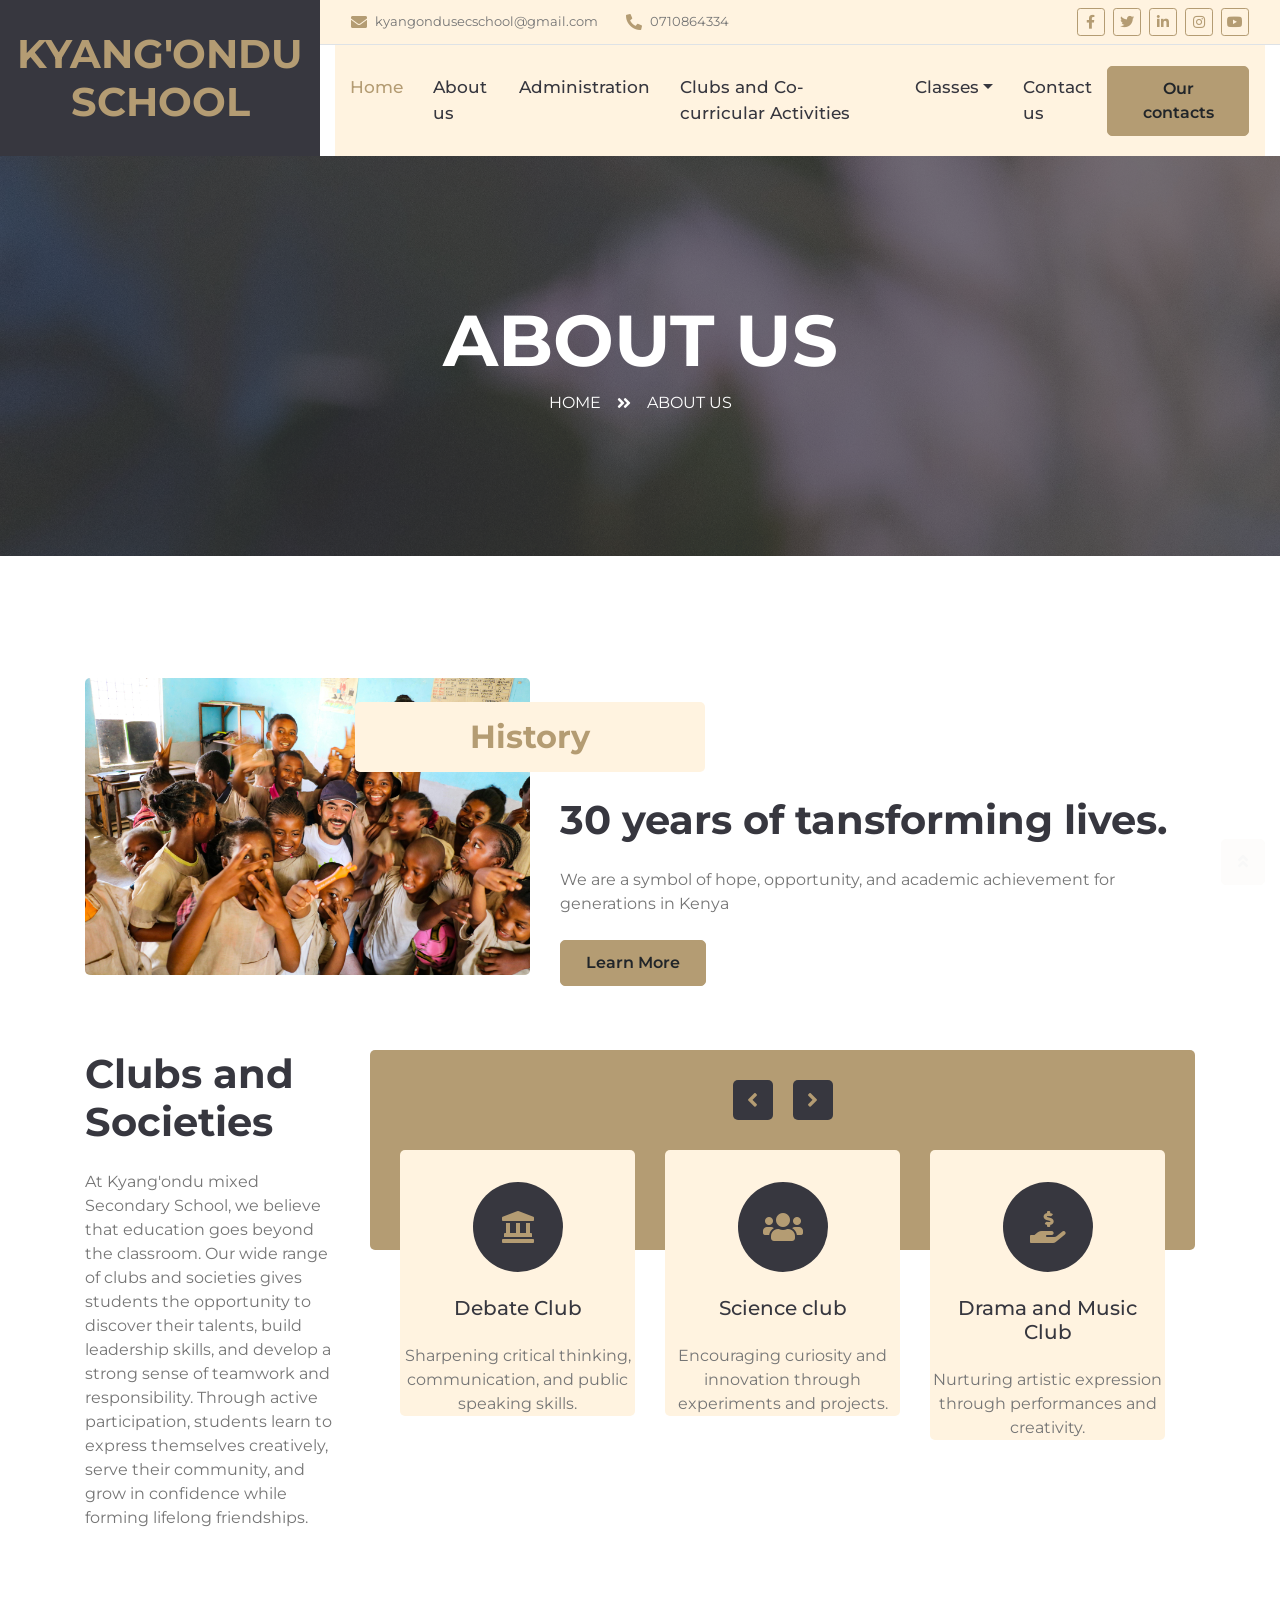
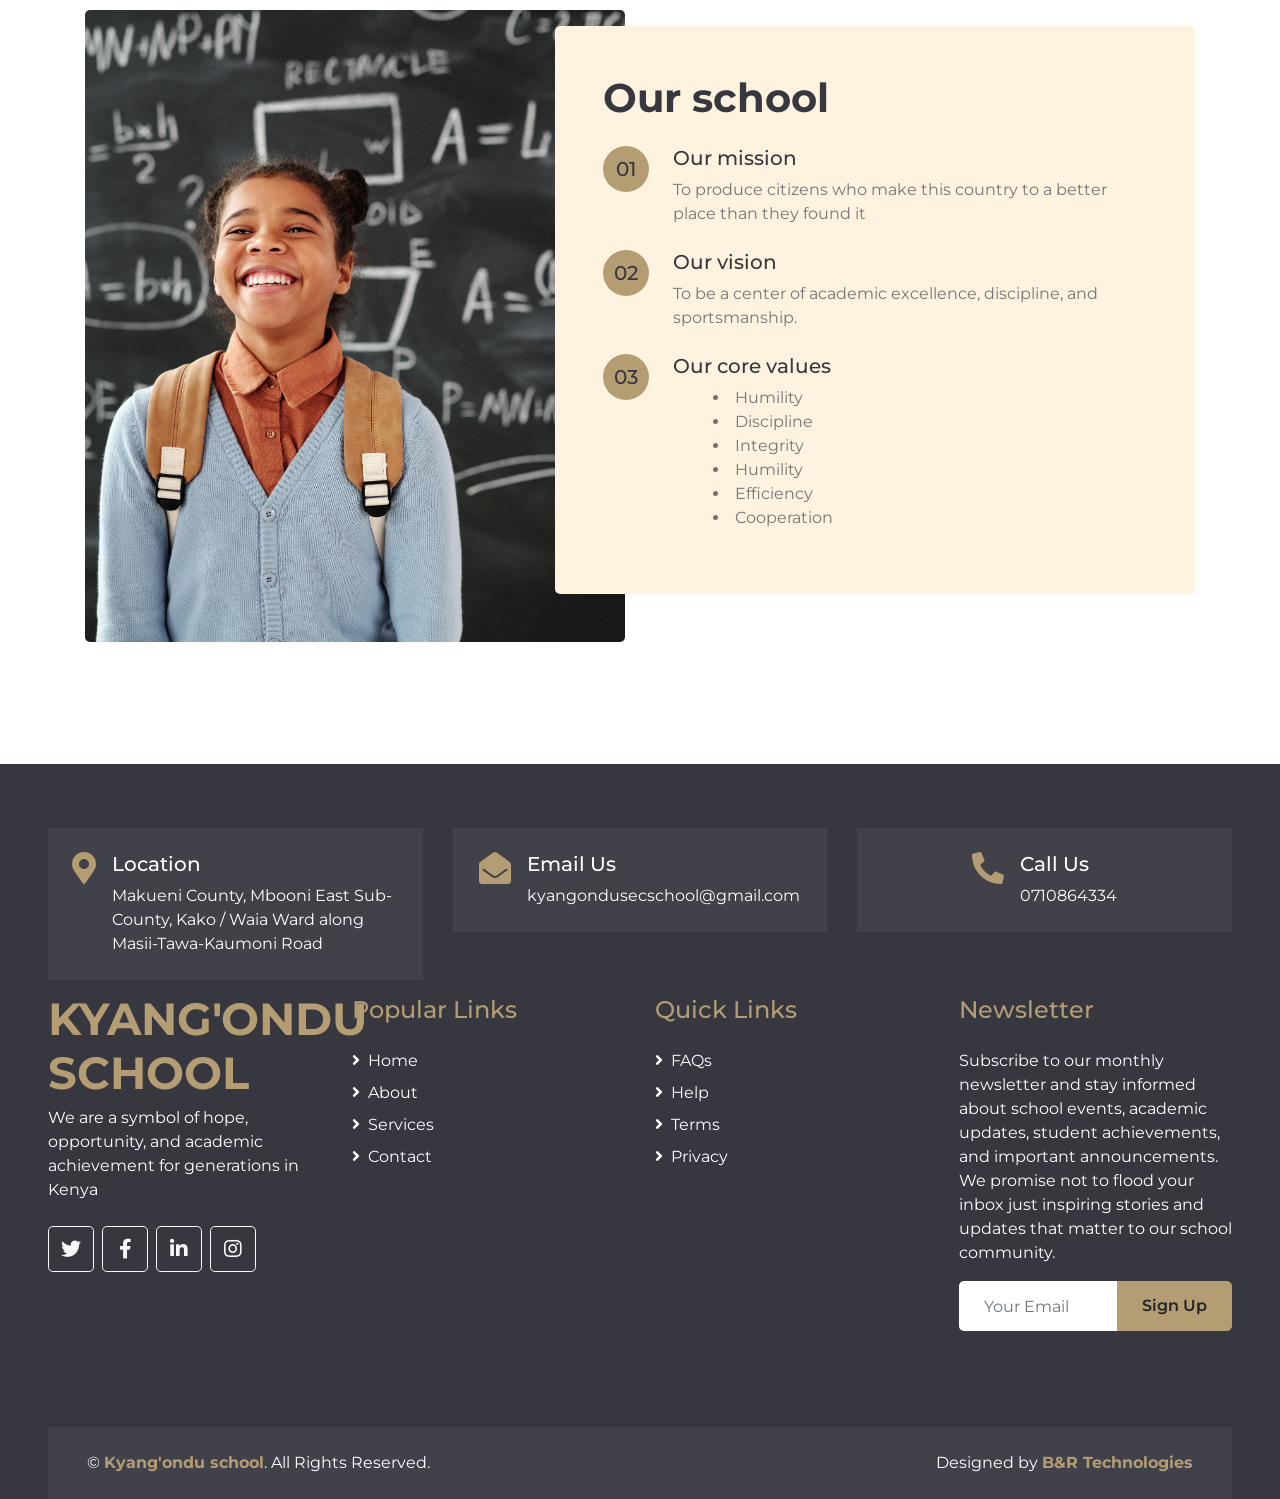
==== about.html @ d557ee7a "first commit" ====
<!DOCTYPE html>
<html lang="en">

<head>
    <meta charset="utf-8">
    <title>Kyang'ondu mixed Secondary School</title>
    <meta content="width=device-width, initial-scale=1.0" name="viewport">
    <meta content="Free HTML Templates" name="keywords">
    <meta content="Free HTML Templates" name="description">

    <!-- Favicon -->
    <link href="img/favicon.ico" rel="icon">

    <!-- Google Web Fonts -->
    <link rel="preconnect" href="https://fonts.gstatic.com">
    <link href="https://fonts.googleapis.com/css2?family=Montserrat:wght@400;600&family=Roboto:wght@300;500;700&display=swap" rel="stylesheet"> 

    <!-- Font Awesome -->
    <link href="https://cdnjs.cloudflare.com/ajax/libs/font-awesome/5.10.0/css/all.min.css" rel="stylesheet">

    <!-- Libraries Stylesheet -->
    <link href="lib/owlcarousel/assets/owl.carousel.min.css" rel="stylesheet">
    <link href="lib/tempusdominus/css/tempusdominus-bootstrap-4.min.css" rel="stylesheet" />

    <!-- Customized Bootstrap Stylesheet -->
    <link href="css/style.css" rel="stylesheet">
</head>

<body>
    <div class="container-fluid">
        <div class="row">
            <div class="col-lg-3 bg-secondary d-none d-lg-block">
                <a href="index.html" class="navbar-brand w-100 h-100 m-0 p-0 d-flex align-items-center justify-content-center">
                    <h1 class="m-0 text-primary text-uppercase fs-3 fs-md-2 fs-lg-1 text-center">Kyang'ondu <br> School</h1>
                </a>
            </div>
            <div class="col-lg-9">
                <div class="row bg-white border-bottom d-none d-lg-flex">
                    <div class="col-lg-7 text-left">
                        <div class="h-100 d-inline-flex align-items-center py-2 px-3">
                            <i class="fa fa-envelope text-primary mr-2"></i>
                            <small>kyangondusecschool@gmail.com</small>
                        </div>
                        <div class="h-100 d-inline-flex align-items-center py-2 px-2">
                            <i class="fa fa-phone-alt text-primary mr-2"></i>
                            <small>0710864334</small>
                        </div>
                    </div>
                    <div class="col-lg-5 text-right">
                        <div class="d-inline-flex align-items-center p-2">
                            <a class="btn btn-sm btn-outline-primary btn-sm-square mr-2" href="">
                                <i class="fab fa-facebook-f"></i>
                            </a>
                            <a class="btn btn-sm btn-outline-primary btn-sm-square mr-2" href="">
                                <i class="fab fa-twitter"></i>
                            </a>
                            <a class="btn btn-sm btn-outline-primary btn-sm-square mr-2" href="">
                                <i class="fab fa-linkedin-in"></i>
                            </a>
                            <a class="btn btn-sm btn-outline-primary btn-sm-square mr-2" href="">
                                <i class="fab fa-instagram"></i>
                            </a>
                            <a class="btn btn-sm btn-outline-primary btn-sm-square mr-2" href="">
                                <i class="fab fa-youtube"></i>
                            </a>
                        </div>
                    </div>
                </div>
                <nav class="navbar navbar-expand-lg bg-white navbar-light p-0">
                    <a href="index.html" class="navbar-brand d-block d-lg-none">
                        <h3 class="m-0 display-4 text-primary text-uppercase">Kyang'ondu <br> School </h3>
                    </a>
                    <button type="button" class="navbar-toggler" data-toggle="collapse" data-target="#navbarCollapse">
                        <span class="navbar-toggler-icon"></span>
                    </button>
                    <div class="collapse navbar-collapse justify-content-between" id="navbarCollapse">
                        <div class="navbar-nav mr-auto py-0">
                            <a href="index.html" class="nav-item nav-link active">Home</a>
                            <a href="about.html" class="nav-item nav-link">About us</a>
                            <a href="team.html" class="nav-item nav-link">Administration</a>
                            <a href="service.html" class="nav-item nav-link">Clubs and Co-curricular Activities</a>
                            <div class="nav-item dropdown">
                                <a href="#" class="nav-link dropdown-toggle" data-toggle="dropdown">Classes</a>
                                <div class="dropdown-menu rounded-0 m-0">
                                    <a href="#" class="dropdown-item">Form 1</a>
                                    <a href="#" class="dropdown-item">Form 2</a>
                                    <a href="#" class="dropdown-item">Form 3</a>
                                    <a href="#" class="dropdown-item">Form 4</a>
                                </div>
                            </div>
                            <a href="contact.html" class="nav-item nav-link">Contact us</a>
                        </div>
                        <a href="#footer" class="btn btn-primary mr-3 d-none d-lg-block">Our contacts</a>
                    </div>
                </nav>
            </div>
        </div>
    </div>


    <!-- Page Header Start -->
    <div class="container-fluid bg-page-header" style="margin-bottom: 90px;">
        <div class="container">
            <div class="d-flex flex-column align-items-center justify-content-center" style="min-height: 400px">
                <h3 class="display-3 text-white text-uppercase">About us</h3>
                <div class="d-inline-flex text-white">
                    <p class="m-0 text-uppercase"><a class="text-white" href="">Home</a></p>
                    <i class="fa fa-angle-double-right pt-1 px-3"></i>
                    <p class="m-0 text-uppercase">About us</p>
                </div>
            </div>
        </div>
    </div>
    <!-- Page Header End -->


    <!-- About Start -->
    <div class="container-fluid py-5">
        <div class="container py-5">
            <div class="row">
                <div class="col-lg-5">
                    <img class="img-fluid rounded" src="img/background.jpg" alt="">
                </div>
                <div class="col-lg-7 mt-4 mt-lg-0">
                    <h2 class="position-relative text-center bg-white text-primary rounded p-3 mt-4 mb-4 d-none d-lg-block" style="width: 350px; margin-left: -205px;">History</h2>
                    <h6 class="text-uppercase"></h6>
                    <h1 class="mb-4">30 years of tansforming lives.</h1>
                    <p>We are a symbol of hope, opportunity, and academic achievement for generations in Kenya</p>
                    <a href="" class="btn btn-primary mt-2">Learn More</a>
                </div>
            </div>
        </div>
    </div>
    <!-- About End -->


    <!-- Services Start -->
    <div class="container-fluid py-5">
        <div class="container py-5">
            <div class="row">
                <div class="col-lg-3">
                    <!-- <h6 class="text-uppercase">Our Practice</h6> -->
                    <h1 class="mb-4">Clubs and Societies</h1>
                    <p>At Kyang'ondu mixed Secondary School, we believe that education goes beyond the classroom. Our wide range of clubs and societies gives students the opportunity to discover their talents, 
                        build leadership skills, and develop a strong sense of teamwork and responsibility. Through active participation, students learn to express themselves creatively, serve their community, 
                        and grow in confidence while forming lifelong friendships.</p>
                    <!-- <a href="" class="btn btn-primary mt-2">More Services</a> -->
                </div>
                <div class="col-lg-9 pt-5 pt-lg-0">
                    <div class="bg-primary rounded" style="height: 200px;"></div>
                    <div class="owl-carousel service-carousel position-relative" style="margin-top: -100px; padding: 0 30px;">
                        <div class="d-flex flex-column align-items-center text-center bg-white rounded pt-4">
                            <div class="icon-box bg-secondary text-primary mt-2 mb-4">
                                <i class="fa fa-2x fa-landmark"></i>
                            </div>
                            <h5 class="mb-4 px-4">Debate Club</h5>
                            <p class="m-0">Sharpening critical thinking, communication, and public speaking skills.</p>
                        </div>
                        <div class="d-flex flex-column align-items-center text-center bg-white rounded pt-4">
                            <div class="icon-box bg-secondary text-primary mt-2 mb-4">
                                <i class="fa fa-2x fa-users"></i>
                            </div>
                            <h5 class="mb-4 px-4">Science club</h5>
                            <p class="m-0">Encouraging curiosity and innovation through experiments and projects.</p>
                        </div>
                        <div class="d-flex flex-column align-items-center text-center bg-white rounded pt-4">
                            <div class="icon-box bg-secondary text-primary mt-2 mb-4">
                                <i class="fa fa-2x fa-hand-holding-usd"></i>
                            </div>
                            <h5 class="mb-4 px-4">Drama and Music Club</h5>
                            <p class="m-0">Nurturing artistic expression through performances and creativity.</p>
                        </div>
                        <div class="d-flex flex-column align-items-center text-center bg-white rounded pt-4">
                            <div class="icon-box bg-secondary text-primary mt-2 mb-4">
                                <i class="fa fa-2x fa-gavel"></i>
                            </div>
                            <h5 class="mb-4 px-4">Journalism Club</h5>
                            <p class="m-0">Developing writing, photography, and storytelling skills for the school newsletter.</p>
                        </div>
                    </div>
                </div>
            </div>
        </div>
    </div>
    <!-- Services End -->


    <!-- Features Start -->
    <div class="container-fluid py-5">
        <div class="container py-5">
            <div class="row">
                <div class="col-lg-6" style="min-height: 500px;">
                    <div class="position-relative h-100 rounded overflow-hidden">
                        <img class="position-absolute w-100 h-100" src="img/classp.jpg" style="object-fit: cover;">
                    </div>
                </div>
                <div class="col-lg-6 pt-5 pb-lg-5">
                    <div class="feature-text bg-white rounded p-lg-5">
                        <!-- <h6 class="text-uppercase">Our School</h6> -->
                        <h1 class="mb-4">Our school</h1>
                        <div class="d-flex mb-4">
                            <div class="btn-primary btn-lg-square px-3" style="border-radius: 50px;">
                                <h5 class="text-secondary m-0">01</h5>
                            </div>
                            <div class="ml-4">
                                <h5>Our mission</h5>
                                <p class="m-0">To produce citizens who make this country to a better place than they found it</p>
                            </div>
                        </div>
                        <div class="d-flex mb-4">
                            <div class="btn-primary btn-lg-square px-3" style="border-radius: 50px;">
                                <h5 class="text-secondary m-0">02</h5>
                            </div>
                            <div class="ml-4">
                                <h5>Our vision</h5>
                                <p class="m-0">To be a center of academic excellence, discipline, and sportsmanship.</p>
                            </div>
                        </div>
                        <div class="d-flex">
                            <div class="btn-primary btn-lg-square px-3" style="border-radius: 50px;">
                                <h5 class="text-secondary m-0">03</h5>
                            </div>
                            <div class="ml-4">
                                <h5>Our core values</h5>
                                <p class="m-2">
                                    <li style="margin-left: 40px;">Humility</li>
                                    <li style="margin-left: 40px;">Discipline</li>
                                    <li style="margin-left: 40px;">Integrity</li>
                                    <li style="margin-left: 40px;">Humility</li>
                                    <li style="margin-left: 40px;">Efficiency</li>
                                    <li style="margin-left: 40px;">Cooperation</li>
                                </p>
                            </div>
                        </div>
                    </div>
                </div>
            </div>
        </div>
    </div>
    <!-- Features End -->



    <!-- Footer Start -->
    <div id="footer" class="container-fluid bg-secondary text-white pt-5 px-sm-3 px-md-5" style="margin-top: 90px;">
        <div class="row mt-5">
            <div class="col-lg-4">
                <div class="d-flex justify-content-lg-center p-4" style="background: rgba(256, 256, 256, .05);">
                    <i class="fa fa-2x fa-map-marker-alt text-primary"></i>
                    <div class="ml-3">
                        <h5 class="text-white">Location</h5>
                        <p class="m-0">Makueni County, Mbooni East Sub-County, Kako / Waia Ward along Masii-Tawa-Kaumoni Road</p>
                    </div>
                </div>
            </div>
            <div class="col-lg-4">
                <div class="d-flex justify-content-lg-center p-4" style="background: rgba(256, 256, 256, .05);">
                    <i class="fa fa-2x fa-envelope-open text-primary"></i>
                    <div class="ml-3">
                        <h5 class="text-white">Email Us</h5>
                        <p class="m-0">kyangondusecschool@gmail.com</p>
                    </div>
                </div>
            </div>
            <div class="col-lg-4">
                <div class="d-flex justify-content-lg-center p-4" style="background: rgba(256, 256, 256, .05);">
                    <i class="fa fa-2x fa-phone-alt text-primary"></i>
                    <div class="ml-3">
                        <h5 class="text-white">Call Us</h5>
                        <p class="m-0">0710864334</p>
                    </div>
                </div>
            </div>
        </div>
        <div class="row pt-5">
            <div class="col-lg-3 col-md-6 mb-5">
                <a href="index.html" class="navbar-brand">
                    <h1 class="m-0 mt-n2 display-4 text-primary text-uppercase">Kyang'ondu <br> School</h1>
                </a>
                <p>We are a symbol of hope, opportunity, and academic achievement for generations in Kenya</p>
                <div class="d-flex justify-content-start mt-4">
                    <a class="btn btn-lg btn-outline-light btn-lg-square mr-2" href="#"><i class="fab fa-twitter"></i></a>
                    <a class="btn btn-lg btn-outline-light btn-lg-square mr-2" href="#"><i class="fab fa-facebook-f"></i></a>
                    <a class="btn btn-lg btn-outline-light btn-lg-square mr-2" href="#"><i class="fab fa-linkedin-in"></i></a>
                    <a class="btn btn-lg btn-outline-light btn-lg-square" href="#"><i class="fab fa-instagram"></i></a>
                </div>
            </div>
            <div class="col-lg-3 col-md-6 mb-5">
                <h4 class="font-weight-semi-bold text-primary mb-4">Popular Links</h4>
               <div class="d-flex flex-column justify-content-start">
                    <a class="text-white mb-2" href="index.html"><i class="fa fa-angle-right mr-2"></i>Home</a>
                    <a class="text-white mb-2" href="about.html"><i class="fa fa-angle-right mr-2"></i>About</a>
                    <a class="text-white mb-2" href="service.html"><i class="fa fa-angle-right mr-2"></i>Services</a>
                    <a class="text-white" href="contact.html"><i class="fa fa-angle-right mr-2"></i>Contact</a>
                </div>
            </div>
            <div class="col-lg-3 col-md-6 mb-5">
                <h4 class="font-weight-semi-bold text-primary mb-4">Quick Links</h4>
                <div class="d-flex flex-column justify-content-start">
                    <a class="text-white mb-2" href="#"><i class="fa fa-angle-right mr-2"></i>FAQs</a>
                    <a class="text-white mb-2" href="#"><i class="fa fa-angle-right mr-2"></i>Help</a>
                    <a class="text-white mb-2" href="#"><i class="fa fa-angle-right mr-2"></i>Terms</a>
                    <a class="text-white mb-2" href="#"><i class="fa fa-angle-right mr-2"></i>Privacy</a>
                    <!-- <a class="text-white" href="#"><i class="fa fa-angle-right mr-2"></i>Site Map</a> -->
                </div>
            </div>
            <div class="col-lg-3 col-md-6 mb-5">
                <h4 class="font-weight-semi-bold text-primary mb-4">Newsletter</h4>
                <p>Subscribe to our monthly newsletter and stay informed about school events, academic updates, student achievements, and important announcements.
                    We promise not to flood your inbox just inspiring stories and updates that matter to our school community.</p>
                <div class="w-100">
                    <div class="input-group">
                        <input type="text" class="form-control border-0" style="padding: 25px;" placeholder="Your Email">
                        <div class="input-group-append">
                            <button class="btn btn-primary px-4">Sign Up</button>
                        </div>
                    </div>
                </div>
            </div>
        </div>
        <div class="row p-4 mt-5 mx-0" style="background: rgba(256, 256, 256, .05);">
            <div class="col-md-6 text-center text-md-left mb-3 mb-md-0">
                <p class="m-0 text-white">&copy; <a class="font-weight-bold" href="#">Kyang'ondu school</a>. All Rights Reserved.</p>
            </div>
            <div class="col-md-6 text-center text-md-right">
                <p class="m-0 text-white">Designed by <a class="font-weight-bold" href="https://www.brtechnologies.co.ke/">B&R Technologies</a></p>
            </div>
        </div>
    </div>
    <!-- Footer End -->


    <!-- Back to Top -->
    <a href="#" class="btn btn-primary px-3 back-to-top"><i class="fa fa-angle-double-up"></i></a>


    <!-- JavaScript Libraries -->
    <script src="https://code.jquery.com/jquery-3.4.1.min.js"></script>
    <script src="https://stackpath.bootstrapcdn.com/bootstrap/4.4.1/js/bootstrap.bundle.min.js"></script>
    <script src="lib/easing/easing.min.js"></script>
    <script src="lib/waypoints/waypoints.min.js"></script>
    <script src="lib/owlcarousel/owl.carousel.min.js"></script>
    <script src="lib/tempusdominus/js/moment.min.js"></script>
    <script src="lib/tempusdominus/js/moment-timezone.min.js"></script>
    <script src="lib/tempusdominus/js/tempusdominus-bootstrap-4.min.js"></script>

    <!-- Contact Javascript File -->
    <script src="mail/jqBootstrapValidation.min.js"></script>
    <script src="mail/contact.js"></script>

    <!-- Template Javascript -->
    <script src="js/main.js"></script>
</body>

</html>
---- css/style.css ----
/******* Bootstrap Theming ********/
/*!
 * Bootstrap v4.5.3 (https://getbootstrap.com/)
 * Copyright 2011-2020 The Bootstrap Authors
 * Copyright 2011-2020 Twitter, Inc.
 * Licensed under MIT (https://github.com/twbs/bootstrap/blob/main/LICENSE)
 */
:root {
  --blue: #007bff;
  --indigo: #6610f2;
  --purple: #6f42c1;
  --pink: #e83e8c;
  --red: #dc3545;
  --orange: #fd7e14;
  --yellow: #ffc107;
  --green: #28a745;
  --teal: #20c997;
  --cyan: #17a2b8;
  --white: #fff;
  --gray: #6c757d;
  --gray-dark: #343a40;
  --primary: #B49C73;
  --secondary: #37373F;
  --success: #28a745;
  --info: #17a2b8;
  --warning: #ffc107;
  --danger: #dc3545;
  --light: #f8f9fa;
  --dark: #343a40;
  --breakpoint-xs: 0;
  --breakpoint-sm: 576px;
  --breakpoint-md: 768px;
  --breakpoint-lg: 992px;
  --breakpoint-xl: 1200px;
  --font-family-sans-serif: "Montserrat", sans-serif;
  --font-family-monospace: SFMono-Regular, Menlo, Monaco, Consolas, "Liberation Mono", "Courier New", monospace;
}

*,
*::before,
*::after {
  box-sizing: border-box;
}

html {
  font-family: sans-serif;
  line-height: 1.15;
  -webkit-text-size-adjust: 100%;
  -webkit-tap-highlight-color: rgba(0, 0, 0, 0);
}

article, aside, figcaption, figure, footer, header, hgroup, main, nav, section {
  display: block;
}

body {
  margin: 0;
  font-family: "Montserrat", sans-serif;
  font-size: 1rem;
  font-weight: 400;
  line-height: 1.5;
  color: #757575;
  text-align: left;
  background-color: #fff;
}

[tabindex="-1"]:focus:not(:focus-visible) {
  outline: 0 !important;
}

hr {
  box-sizing: content-box;
  height: 0;
  overflow: visible;
}

h1, h2, h3, h4, h5, h6 {
  margin-top: 0;
  margin-bottom: 0.5rem;
}

p {
  margin-top: 0;
  margin-bottom: 1rem;
}

abbr[title],
abbr[data-original-title] {
  text-decoration: underline;
  text-decoration: underline dotted;
  cursor: help;
  border-bottom: 0;
  text-decoration-skip-ink: none;
}

address {
  margin-bottom: 1rem;
  font-style: normal;
  line-height: inherit;
}

ol,
ul,
dl {
  margin-top: 0;
  margin-bottom: 1rem;
}

ol ol,
ul ul,
ol ul,
ul ol {
  margin-bottom: 0;
}

dt {
  font-weight: 700;
}

dd {
  margin-bottom: .5rem;
  margin-left: 0;
}

blockquote {
  margin: 0 0 1rem;
}

b,
strong {
  font-weight: bolder;
}

small {
  font-size: 80%;
}

/* My changes */

section {
    padding: 90px 0 90px 0;
    position: relative;
}

section:not(.relative) {}

section.no-bg,
#content.no-bg {
    background: none !important;
}

.spacer-double {
    width: 100%;
    height: 60px;
    display: block;
    clear: both;
}

.spacer-half {
    width: 100%;
    height: 15px;
    display: block;
    clear: both;
}

.spacer-half {
    width: 100%;
    height: 15px;
    display: block;
    clear: both;
}

.spacer-10 {
    width: 100%;
    height: 10px;
    display: block;
    clear: both;
}

.spacer-20 {
    width: 100%;
    height: 20px;
    display: block;
    clear: both;
}

.spacer-30 {
    width: 100%;
    height: 30px;
    display: block;
    clear: both;
}

.spacer-40 {
    width: 100%;
    height: 40px;
    display: block;
    clear: both;
}

.spacer-50 {
    width: 100%;
    height: 50px;
    display: block;
    clear: both;
}

.spacer-60 {
    width: 100%;
    height: 60px;
    display: block;
    clear: both;
}

hr {
    display: block;
    clear: both;
    border-top: solid 1px #ddd;
    margin: 40px 0 40px 0;
}

.mask {
    width: 100%;
    position: relative;
    overflow: hidden !important;
    display: inline-block;
    -webkit-box-shadow: 2px 2px 30px 0px rgba(0, 0, 0, 0.2);
    -moz-box-shadow: 2px 2px 30px 0px rgba(0, 0, 0, 0.2);
    box-shadow: 2px 2px 30px 0px rgba(0, 0, 0, 0.2);
}

.mask img {
    width: 100%;
    height: 100%;
}

.mask .cover {
    display: table;
    position: absolute;
    z-index: 100;
    width: 100%;
    height: 70px;
    padding: 25px;
    background: #000000;z
    bottom: 0px;
    top: 100%;
    margin-top: -70px;
}

.mask .cover .c-inner {
    display: table-cell;
    vertical-align: middle;
}

.mask.light .cover {
    background: #ffffff;
}

.mask .cover h3 {
    font-size: 18px;
    color: #fff;
    line-height: 1em;
    padding-left: 30px;
}

.mask.light .cover h3 {
    color: #000000;
}

.mask .cover p {
    color: #bbbbbb;
    padding-top: 15px;
    padding-right: 25px;
}

.mask.light .cover p {
    color: #777777;
}

.mask:hover .cover {
    height: 100%;
    top: 0;
    margin-top: -0px;
    background: rgba(0, 0, 0, .8);
}

.mask:hover .cover p {
    opacity: 1;
}

.mask:hover .cover p {
    padding-top: 0px;
}

.mask .cover h3 span {
    margin-left: 20px;
}

.mask .cover h3 i {
    font-size: 32px;
    position: absolute;
    left: 30px;
    margin-top: -8px;
}

.rtl .mask .cover h3 i {
    right: 30px;
}

.rtl .mask .cover h3 {
    padding-right: 50px;
}

.rtl .mask .cover p {
    padding-right: 15px;
}

.mask.s1 .cover {
    top: 0;
    padding: 30px;
    text-align: center;
    background: rgba(0, 0, 0, .0);
}

.mask.s1 .cover .desc {
    opacity: 0;
}

.mask.s1:hover .cover {
    background: rgba(0, 0, 0, .8);
}

.mask.s1:hover .cover .desc {
    opacity: 1;
}

.mask.s1 h3 {
    font-size: 24px;
}

.mask .cover a.btn-custom {
    display: block;
    padding: 5px 10px;
    width: 100%;
    text-align: center;
}

.mask .s-gradient img {
    -webkit-filter: grayscale(100%);
    -moz-filter: grayscale(100%);
    -o-filter: grayscale(100%);
    -ms-filter: grayscale(100%);
    filter: grayscale(100%);
}

.mask .s-gradient {
    position: relative;
}

.mask .s-gradient .gradient-fx {
    position: absolute;
    background: #333;
    width: 100%;
    height: 100%;
    z-index: 1;
    background: -moz-linear-gradient(left, rgba(var(--primary-color-rgb), .75) 0%, rgba(var(--primary-color-rgb), .2) 100%);
    background: -webkit-linear-gradient(left, rgba(var(--primary-color-rgb), .75) 0%, rgba(var(--primary-color-rgb), .2) 100%);
    background: linear-gradient(to right, rgba(var(--primary-color-rgb), .75) 0%, rgba(var(--primary-color-rgb), .2) 100%);
}



/* End of my changes */

sub,
sup {
  position: relative;
  font-size: 75%;
  line-height: 0;
  vertical-align: baseline;
}

sub {
  bottom: -.25em;
}

sup {
  top: -.5em;
}

a {
  color: #B49C73;
  text-decoration: none;
  background-color: transparent;
}

a:hover {
  color: #8e764c;
  text-decoration: underline;
}

a:not([href]):not([class]) {
  color: inherit;
  text-decoration: none;
}

a:not([href]):not([class]):hover {
  color: inherit;
  text-decoration: none;
}

pre,
code,
kbd,
samp {
  font-family: SFMono-Regular, Menlo, Monaco, Consolas, "Liberation Mono", "Courier New", monospace;
  font-size: 1em;
}

pre {
  margin-top: 0;
  margin-bottom: 1rem;
  overflow: auto;
  -ms-overflow-style: scrollbar;
}

figure {
  margin: 0 0 1rem;
}

img {
  vertical-align: middle;
  border-style: none;
}

svg {
  overflow: hidden;
  vertical-align: middle;
}

table {
  border-collapse: collapse;
}

caption {
  padding-top: 0.75rem;
  padding-bottom: 0.75rem;
  color: #6c757d;
  text-align: left;
  caption-side: bottom;
}

th {
  text-align: inherit;
  text-align: -webkit-match-parent;
}

label {
  display: inline-block;
  margin-bottom: 0.5rem;
}

button {
  border-radius: 0;
}

button:focus {
  outline: 1px dotted;
  outline: 5px auto -webkit-focus-ring-color;
}

input,
button,
select,
optgroup,
textarea {
  margin: 0;
  font-family: inherit;
  font-size: inherit;
  line-height: inherit;
}

button,
input {
  overflow: visible;
}

button,
select {
  text-transform: none;
}

[role="button"] {
  cursor: pointer;
}

select {
  word-wrap: normal;
}

button,
[type="button"],
[type="reset"],
[type="submit"] {
  -webkit-appearance: button;
}

button:not(:disabled),
[type="button"]:not(:disabled),
[type="reset"]:not(:disabled),
[type="submit"]:not(:disabled) {
  cursor: pointer;
}

button::-moz-focus-inner,
[type="button"]::-moz-focus-inner,
[type="reset"]::-moz-focus-inner,
[type="submit"]::-moz-focus-inner {
  padding: 0;
  border-style: none;
}

input[type="radio"],
input[type="checkbox"] {
  box-sizing: border-box;
  padding: 0;
}

textarea {
  overflow: auto;
  resize: vertical;
}

fieldset {
  min-width: 0;
  padding: 0;
  margin: 0;
  border: 0;
}

legend {
  display: block;
  width: 100%;
  max-width: 100%;
  padding: 0;
  margin-bottom: .5rem;
  font-size: 1.5rem;
  line-height: inherit;
  color: inherit;
  white-space: normal;
}

@media (max-width: 1200px) {
  legend {
    font-size: calc(1.275rem + 0.3vw) ;
  }
}

progress {
  vertical-align: baseline;
}

[type="number"]::-webkit-inner-spin-button,
[type="number"]::-webkit-outer-spin-button {
  height: auto;
}

[type="search"] {
  outline-offset: -2px;
  -webkit-appearance: none;
}

[type="search"]::-webkit-search-decoration {
  -webkit-appearance: none;
}

::-webkit-file-upload-button {
  font: inherit;
  -webkit-appearance: button;
}

output {
  display: inline-block;
}

summary {
  display: list-item;
  cursor: pointer;
}

template {
  display: none;
}

[hidden] {
  display: none !important;
}

h1, h2, h3, h4, h5, h6,
.h1, .h2, .h3, .h4, .h5, .h6 {
  margin-bottom: 0.5rem;
  font-family: "Montserrat", sans-serif;
  font-weight: 500;
  line-height: 1.2;
  color: #37373F;
}

h1, .h1 {
  font-size: 2.5rem;
}

@media (max-width: 1200px) {
  h1, .h1 {
    font-size: calc(1.375rem + 1.5vw) ;
  }
}

h2, .h2 {
  font-size: 2rem;
}

@media (max-width: 1200px) {
  h2, .h2 {
    font-size: calc(1.325rem + 0.9vw) ;
  }
}

h3, .h3 {
  font-size: 1.75rem;
}

@media (max-width: 1200px) {
  h3, .h3 {
    font-size: calc(1.3rem + 0.6vw) ;
  }
}

h4, .h4 {
  font-size: 1.5rem;
}

@media (max-width: 1200px) {
  h4, .h4 {
    font-size: calc(1.275rem + 0.3vw) ;
  }
}

h5, .h5 {
  font-size: 1.25rem;
}

h6, .h6 {
  font-size: 1rem;
}

.lead {
  font-size: 1.25rem;
  font-weight: 300;
}

.display-1 {
  font-size: 6rem;
  font-weight: 300;
  line-height: 1.2;
}

@media (max-width: 1200px) {
  .display-1 {
    font-size: calc(1.725rem + 5.7vw) ;
  }
}

.display-2 {
  font-size: 5.5rem;
  font-weight: 300;
  line-height: 1.2;
}

@media (max-width: 1200px) {
  .display-2 {
    font-size: calc(1.675rem + 5.1vw) ;
  }
}

.display-3 {
  font-size: 4.5rem;
  font-weight: 300;
  line-height: 1.2;
}

@media (max-width: 1200px) {
  .display-3 {
    font-size: calc(1.575rem + 3.9vw) ;
  }
}

.display-4 {
  font-size: 2.8rem;
  font-weight: 300;
  line-height: 1.2;
}

@media (max-width: 1200px) {
  .display-4 {
    font-size: calc(1.475rem + 2.7vw) ;
  }
}

hr {
  margin-top: 1rem;
  margin-bottom: 1rem;
  border: 0;
  border-top: 1px solid rgba(0, 0, 0, 0.1);
}

small,
.small {
  font-size: 80%;
  font-weight: 400;
}

mark,
.mark {
  padding: 0.2em;
  background-color: #fcf8e3;
}

.list-unstyled {
  padding-left: 0;
  list-style: none;
}

.list-inline {
  padding-left: 0;
  list-style: none;
}

.list-inline-item {
  display: inline-block;
}

.list-inline-item:not(:last-child) {
  margin-right: 0.5rem;
}

.initialism {
  font-size: 90%;
  text-transform: uppercase;
}

.blockquote {
  margin-bottom: 1rem;
  font-size: 1.25rem;
}

.blockquote-footer {
  display: block;
  font-size: 80%;
  color: #6c757d;
}

.blockquote-footer::before {
  content: "\2014\00A0";
}

.img-fluid {
  max-width: 100%;
  height: auto;
}

.img-thumbnail {
  padding: 0.25rem;
  background-color: #fff;
  border: 1px solid #dee2e6;
  border-radius: 5px;
  max-width: 100%;
  height: auto;
}

.figure {
  display: inline-block;
}

.figure-img {
  margin-bottom: 0.5rem;
  line-height: 1;
}

.figure-caption {
  font-size: 90%;
  color: #6c757d;
}

code {
  font-size: 87.5%;
  color: #e83e8c;
  word-wrap: break-word;
}

a > code {
  color: inherit;
}

kbd {
  padding: 0.2rem 0.4rem;
  font-size: 87.5%;
  color: #fff;
  background-color: #212529;
  border-radius: 0.2rem;
}

kbd kbd {
  padding: 0;
  font-size: 100%;
  font-weight: 700;
}

pre {
  display: block;
  font-size: 87.5%;
  color: #212529;
}

pre code {
  font-size: inherit;
  color: inherit;
  word-break: normal;
}

.pre-scrollable {
  max-height: 340px;
  overflow-y: scroll;
}

.container,
.container-fluid,
.container-sm,
.container-md,
.container-lg,
.container-xl {
  width: 100%;
  padding-right: 15px;
  padding-left: 15px;
  margin-right: auto;
  margin-left: auto;
}

@media (min-width: 576px) {
  .container, .container-sm {
    max-width: 540px;
  }
}

@media (min-width: 768px) {
  .container, .container-sm, .container-md {
    max-width: 720px;
  }
}

@media (min-width: 992px) {
  .container, .container-sm, .container-md, .container-lg {
    max-width: 960px;
  }
}

@media (min-width: 1200px) {
  .container, .container-sm, .container-md, .container-lg, .container-xl {
    max-width: 1140px;
  }
}

.row {
  display: flex;
  flex-wrap: wrap;
  margin-right: -15px;
  margin-left: -15px;
}

.no-gutters {
  margin-right: 0;
  margin-left: 0;
}

.no-gutters > .col,
.no-gutters > [class*="col-"] {
  padding-right: 0;
  padding-left: 0;
}

.col-1, .col-2, .col-3, .col-4, .col-5, .col-6, .col-7, .col-8, .col-9, .col-10, .col-11, .col-12, .col,
.col-auto, .col-sm-1, .col-sm-2, .col-sm-3, .col-sm-4, .col-sm-5, .col-sm-6, .col-sm-7, .col-sm-8, .col-sm-9, .col-sm-10, .col-sm-11, .col-sm-12, .col-sm,
.col-sm-auto, .col-md-1, .col-md-2, .col-md-3, .col-md-4, .col-md-5, .col-md-6, .col-md-7, .col-md-8, .col-md-9, .col-md-10, .col-md-11, .col-md-12, .col-md,
.col-md-auto, .col-lg-1, .col-lg-2, .col-lg-3, .col-lg-4, .col-lg-5, .col-lg-6, .col-lg-7, .col-lg-8, .col-lg-9, .col-lg-10, .col-lg-11, .col-lg-12, .col-lg,
.col-lg-auto, .col-xl-1, .col-xl-2, .col-xl-3, .col-xl-4, .col-xl-5, .col-xl-6, .col-xl-7, .col-xl-8, .col-xl-9, .col-xl-10, .col-xl-11, .col-xl-12, .col-xl,
.col-xl-auto {
  position: relative;
  width: 100%;
  padding-right: 15px;
  padding-left: 15px;
}

.col {
  flex-basis: 0;
  flex-grow: 1;
  max-width: 100%;
}

.row-cols-1 > * {
  flex: 0 0 100%;
  max-width: 100%;
}

.row-cols-2 > * {
  flex: 0 0 50%;
  max-width: 50%;
}

.row-cols-3 > * {
  flex: 0 0 33.33333%;
  max-width: 33.33333%;
}

.row-cols-4 > * {
  flex: 0 0 25%;
  max-width: 25%;
}

.row-cols-5 > * {
  flex: 0 0 20%;
  max-width: 20%;
}

.row-cols-6 > * {
  flex: 0 0 16.66667%;
  max-width: 16.66667%;
}

.col-auto {
  flex: 0 0 auto;
  width: auto;
  max-width: 100%;
}

.col-1 {
  flex: 0 0 8.33333%;
  max-width: 8.33333%;
}

.col-2 {
  flex: 0 0 16.66667%;
  max-width: 16.66667%;
}

.col-3 {
  flex: 0 0 25%;
  max-width: 25%;
}

.col-4 {
  flex: 0 0 33.33333%;
  max-width: 33.33333%;
}

.col-5 {
  flex: 0 0 41.66667%;
  max-width: 41.66667%;
}

.col-6 {
  flex: 0 0 50%;
  max-width: 50%;
}

.col-7 {
  flex: 0 0 58.33333%;
  max-width: 58.33333%;
}

.col-8 {
  flex: 0 0 66.66667%;
  max-width: 66.66667%;
}

.col-9 {
  flex: 0 0 75%;
  max-width: 75%;
}

.col-10 {
  flex: 0 0 83.33333%;
  max-width: 83.33333%;
}

.col-11 {
  flex: 0 0 91.66667%;
  max-width: 91.66667%;
}

.col-12 {
  flex: 0 0 100%;
  max-width: 100%;
}

.order-first {
  order: -1;
}

.order-last {
  order: 13;
}

.order-0 {
  order: 0;
}

.order-1 {
  order: 1;
}

.order-2 {
  order: 2;
}

.order-3 {
  order: 3;
}

.order-4 {
  order: 4;
}

.order-5 {
  order: 5;
}

.order-6 {
  order: 6;
}

.order-7 {
  order: 7;
}

.order-8 {
  order: 8;
}

.order-9 {
  order: 9;
}

.order-10 {
  order: 10;
}

.order-11 {
  order: 11;
}

.order-12 {
  order: 12;
}

.offset-1 {
  margin-left: 8.33333%;
}

.offset-2 {
  margin-left: 16.66667%;
}

.offset-3 {
  margin-left: 25%;
}

.offset-4 {
  margin-left: 33.33333%;
}

.offset-5 {
  margin-left: 41.66667%;
}

.offset-6 {
  margin-left: 50%;
}

.offset-7 {
  margin-left: 58.33333%;
}

.offset-8 {
  margin-left: 66.66667%;
}

.offset-9 {
  margin-left: 75%;
}

.offset-10 {
  margin-left: 83.33333%;
}

.offset-11 {
  margin-left: 91.66667%;
}

@media (min-width: 576px) {
  .col-sm {
    flex-basis: 0;
    flex-grow: 1;
    max-width: 100%;
  }
  .row-cols-sm-1 > * {
    flex: 0 0 100%;
    max-width: 100%;
  }
  .row-cols-sm-2 > * {
    flex: 0 0 50%;
    max-width: 50%;
  }
  .row-cols-sm-3 > * {
    flex: 0 0 33.33333%;
    max-width: 33.33333%;
  }
  .row-cols-sm-4 > * {
    flex: 0 0 25%;
    max-width: 25%;
  }
  .row-cols-sm-5 > * {
    flex: 0 0 20%;
    max-width: 20%;
  }
  .row-cols-sm-6 > * {
    flex: 0 0 16.66667%;
    max-width: 16.66667%;
  }
  .col-sm-auto {
    flex: 0 0 auto;
    width: auto;
    max-width: 100%;
  }
  .col-sm-1 {
    flex: 0 0 8.33333%;
    max-width: 8.33333%;
  }
  .col-sm-2 {
    flex: 0 0 16.66667%;
    max-width: 16.66667%;
  }
  .col-sm-3 {
    flex: 0 0 25%;
    max-width: 25%;
  }
  .col-sm-4 {
    flex: 0 0 33.33333%;
    max-width: 33.33333%;
  }
  .col-sm-5 {
    flex: 0 0 41.66667%;
    max-width: 41.66667%;
  }
  .col-sm-6 {
    flex: 0 0 50%;
    max-width: 50%;
  }
  .col-sm-7 {
    flex: 0 0 58.33333%;
    max-width: 58.33333%;
  }
  .col-sm-8 {
    flex: 0 0 66.66667%;
    max-width: 66.66667%;
  }
  .col-sm-9 {
    flex: 0 0 75%;
    max-width: 75%;
  }
  .col-sm-10 {
    flex: 0 0 83.33333%;
    max-width: 83.33333%;
  }
  .col-sm-11 {
    flex: 0 0 91.66667%;
    max-width: 91.66667%;
  }
  .col-sm-12 {
    flex: 0 0 100%;
    max-width: 100%;
  }
  .order-sm-first {
    order: -1;
  }
  .order-sm-last {
    order: 13;
  }
  .order-sm-0 {
    order: 0;
  }
  .order-sm-1 {
    order: 1;
  }
  .order-sm-2 {
    order: 2;
  }
  .order-sm-3 {
    order: 3;
  }
  .order-sm-4 {
    order: 4;
  }
  .order-sm-5 {
    order: 5;
  }
  .order-sm-6 {
    order: 6;
  }
  .order-sm-7 {
    order: 7;
  }
  .order-sm-8 {
    order: 8;
  }
  .order-sm-9 {
    order: 9;
  }
  .order-sm-10 {
    order: 10;
  }
  .order-sm-11 {
    order: 11;
  }
  .order-sm-12 {
    order: 12;
  }
  .offset-sm-0 {
    margin-left: 0;
  }
  .offset-sm-1 {
    margin-left: 8.33333%;
  }
  .offset-sm-2 {
    margin-left: 16.66667%;
  }
  .offset-sm-3 {
    margin-left: 25%;
  }
  .offset-sm-4 {
    margin-left: 33.33333%;
  }
  .offset-sm-5 {
    margin-left: 41.66667%;
  }
  .offset-sm-6 {
    margin-left: 50%;
  }
  .offset-sm-7 {
    margin-left: 58.33333%;
  }
  .offset-sm-8 {
    margin-left: 66.66667%;
  }
  .offset-sm-9 {
    margin-left: 75%;
  }
  .offset-sm-10 {
    margin-left: 83.33333%;
  }
  .offset-sm-11 {
    margin-left: 91.66667%;
  }
}

@media (min-width: 768px) {
  .col-md {
    flex-basis: 0;
    flex-grow: 1;
    max-width: 100%;
  }
  .row-cols-md-1 > * {
    flex: 0 0 100%;
    max-width: 100%;
  }
  .row-cols-md-2 > * {
    flex: 0 0 50%;
    max-width: 50%;
  }
  .row-cols-md-3 > * {
    flex: 0 0 33.33333%;
    max-width: 33.33333%;
  }
  .row-cols-md-4 > * {
    flex: 0 0 25%;
    max-width: 25%;
  }
  .row-cols-md-5 > * {
    flex: 0 0 20%;
    max-width: 20%;
  }
  .row-cols-md-6 > * {
    flex: 0 0 16.66667%;
    max-width: 16.66667%;
  }
  .col-md-auto {
    flex: 0 0 auto;
    width: auto;
    max-width: 100%;
  }
  .col-md-1 {
    flex: 0 0 8.33333%;
    max-width: 8.33333%;
  }
  .col-md-2 {
    flex: 0 0 16.66667%;
    max-width: 16.66667%;
  }
  .col-md-3 {
    flex: 0 0 25%;
    max-width: 25%;
  }
  .col-md-4 {
    flex: 0 0 33.33333%;
    max-width: 33.33333%;
  }
  .col-md-5 {
    flex: 0 0 41.66667%;
    max-width: 41.66667%;
  }
  .col-md-6 {
    flex: 0 0 50%;
    max-width: 50%;
  }
  .col-md-7 {
    flex: 0 0 58.33333%;
    max-width: 58.33333%;
  }
  .col-md-8 {
    flex: 0 0 66.66667%;
    max-width: 66.66667%;
  }
  .col-md-9 {
    flex: 0 0 75%;
    max-width: 75%;
  }
  .col-md-10 {
    flex: 0 0 83.33333%;
    max-width: 83.33333%;
  }
  .col-md-11 {
    flex: 0 0 91.66667%;
    max-width: 91.66667%;
  }
  .col-md-12 {
    flex: 0 0 100%;
    max-width: 100%;
  }
  .order-md-first {
    order: -1;
  }
  .order-md-last {
    order: 13;
  }
  .order-md-0 {
    order: 0;
  }
  .order-md-1 {
    order: 1;
  }
  .order-md-2 {
    order: 2;
  }
  .order-md-3 {
    order: 3;
  }
  .order-md-4 {
    order: 4;
  }
  .order-md-5 {
    order: 5;
  }
  .order-md-6 {
    order: 6;
  }
  .order-md-7 {
    order: 7;
  }
  .order-md-8 {
    order: 8;
  }
  .order-md-9 {
    order: 9;
  }
  .order-md-10 {
    order: 10;
  }
  .order-md-11 {
    order: 11;
  }
  .order-md-12 {
    order: 12;
  }
  .offset-md-0 {
    margin-left: 0;
  }
  .offset-md-1 {
    margin-left: 8.33333%;
  }
  .offset-md-2 {
    margin-left: 16.66667%;
  }
  .offset-md-3 {
    margin-left: 25%;
  }
  .offset-md-4 {
    margin-left: 33.33333%;
  }
  .offset-md-5 {
    margin-left: 41.66667%;
  }
  .offset-md-6 {
    margin-left: 50%;
  }
  .offset-md-7 {
    margin-left: 58.33333%;
  }
  .offset-md-8 {
    margin-left: 66.66667%;
  }
  .offset-md-9 {
    margin-left: 75%;
  }
  .offset-md-10 {
    margin-left: 83.33333%;
  }
  .offset-md-11 {
    margin-left: 91.66667%;
  }
}

@media (min-width: 992px) {
  .col-lg {
    flex-basis: 0;
    flex-grow: 1;
    max-width: 100%;
  }
  .row-cols-lg-1 > * {
    flex: 0 0 100%;
    max-width: 100%;
  }
  .row-cols-lg-2 > * {
    flex: 0 0 50%;
    max-width: 50%;
  }
  .row-cols-lg-3 > * {
    flex: 0 0 33.33333%;
    max-width: 33.33333%;
  }
  .row-cols-lg-4 > * {
    flex: 0 0 25%;
    max-width: 25%;
  }
  .row-cols-lg-5 > * {
    flex: 0 0 20%;
    max-width: 20%;
  }
  .row-cols-lg-6 > * {
    flex: 0 0 16.66667%;
    max-width: 16.66667%;
  }
  .col-lg-auto {
    flex: 0 0 auto;
    width: auto;
    max-width: 100%;
  }
  .col-lg-1 {
    flex: 0 0 8.33333%;
    max-width: 8.33333%;
  }
  .col-lg-2 {
    flex: 0 0 16.66667%;
    max-width: 16.66667%;
  }
  .col-lg-3 {
    flex: 0 0 25%;
    max-width: 25%;
  }
  .col-lg-4 {
    flex: 0 0 33.33333%;
    max-width: 33.33333%;
  }
  .col-lg-5 {
    flex: 0 0 41.66667%;
    max-width: 41.66667%;
  }
  .col-lg-6 {
    flex: 0 0 50%;
    max-width: 50%;
  }
  .col-lg-7 {
    flex: 0 0 58.33333%;
    max-width: 58.33333%;
  }
  .col-lg-8 {
    flex: 0 0 66.66667%;
    max-width: 66.66667%;
  }
  .col-lg-9 {
    flex: 0 0 75%;
    max-width: 75%;
  }
  .col-lg-10 {
    flex: 0 0 83.33333%;
    max-width: 83.33333%;
  }
  .col-lg-11 {
    flex: 0 0 91.66667%;
    max-width: 91.66667%;
  }
  .col-lg-12 {
    flex: 0 0 100%;
    max-width: 100%;
  }
  .order-lg-first {
    order: -1;
  }
  .order-lg-last {
    order: 13;
  }
  .order-lg-0 {
    order: 0;
  }
  .order-lg-1 {
    order: 1;
  }
  .order-lg-2 {
    order: 2;
  }
  .order-lg-3 {
    order: 3;
  }
  .order-lg-4 {
    order: 4;
  }
  .order-lg-5 {
    order: 5;
  }
  .order-lg-6 {
    order: 6;
  }
  .order-lg-7 {
    order: 7;
  }
  .order-lg-8 {
    order: 8;
  }
  .order-lg-9 {
    order: 9;
  }
  .order-lg-10 {
    order: 10;
  }
  .order-lg-11 {
    order: 11;
  }
  .order-lg-12 {
    order: 12;
  }
  .offset-lg-0 {
    margin-left: 0;
  }
  .offset-lg-1 {
    margin-left: 8.33333%;
  }
  .offset-lg-2 {
    margin-left: 16.66667%;
  }
  .offset-lg-3 {
    margin-left: 25%;
  }
  .offset-lg-4 {
    margin-left: 33.33333%;
  }
  .offset-lg-5 {
    margin-left: 41.66667%;
  }
  .offset-lg-6 {
    margin-left: 50%;
  }
  .offset-lg-7 {
    margin-left: 58.33333%;
  }
  .offset-lg-8 {
    margin-left: 66.66667%;
  }
  .offset-lg-9 {
    margin-left: 75%;
  }
  .offset-lg-10 {
    margin-left: 83.33333%;
  }
  .offset-lg-11 {
    margin-left: 91.66667%;
  }
}

@media (min-width: 1200px) {
  .col-xl {
    flex-basis: 0;
    flex-grow: 1;
    max-width: 100%;
  }
  .row-cols-xl-1 > * {
    flex: 0 0 100%;
    max-width: 100%;
  }
  .row-cols-xl-2 > * {
    flex: 0 0 50%;
    max-width: 50%;
  }
  .row-cols-xl-3 > * {
    flex: 0 0 33.33333%;
    max-width: 33.33333%;
  }
  .row-cols-xl-4 > * {
    flex: 0 0 25%;
    max-width: 25%;
  }
  .row-cols-xl-5 > * {
    flex: 0 0 20%;
    max-width: 20%;
  }
  .row-cols-xl-6 > * {
    flex: 0 0 16.66667%;
    max-width: 16.66667%;
  }
  .col-xl-auto {
    flex: 0 0 auto;
    width: auto;
    max-width: 100%;
  }
  .col-xl-1 {
    flex: 0 0 8.33333%;
    max-width: 8.33333%;
  }
  .col-xl-2 {
    flex: 0 0 16.66667%;
    max-width: 16.66667%;
  }
  .col-xl-3 {
    flex: 0 0 25%;
    max-width: 25%;
  }
  .col-xl-4 {
    flex: 0 0 33.33333%;
    max-width: 33.33333%;
  }
  .col-xl-5 {
    flex: 0 0 41.66667%;
    max-width: 41.66667%;
  }
  .col-xl-6 {
    flex: 0 0 50%;
    max-width: 50%;
  }
  .col-xl-7 {
    flex: 0 0 58.33333%;
    max-width: 58.33333%;
  }
  .col-xl-8 {
    flex: 0 0 66.66667%;
    max-width: 66.66667%;
  }
  .col-xl-9 {
    flex: 0 0 75%;
    max-width: 75%;
  }
  .col-xl-10 {
    flex: 0 0 83.33333%;
    max-width: 83.33333%;
  }
  .col-xl-11 {
    flex: 0 0 91.66667%;
    max-width: 91.66667%;
  }
  .col-xl-12 {
    flex: 0 0 100%;
    max-width: 100%;
  }
  .order-xl-first {
    order: -1;
  }
  .order-xl-last {
    order: 13;
  }
  .order-xl-0 {
    order: 0;
  }
  .order-xl-1 {
    order: 1;
  }
  .order-xl-2 {
    order: 2;
  }
  .order-xl-3 {
    order: 3;
  }
  .order-xl-4 {
    order: 4;
  }
  .order-xl-5 {
    order: 5;
  }
  .order-xl-6 {
    order: 6;
  }
  .order-xl-7 {
    order: 7;
  }
  .order-xl-8 {
    order: 8;
  }
  .order-xl-9 {
    order: 9;
  }
  .order-xl-10 {
    order: 10;
  }
  .order-xl-11 {
    order: 11;
  }
  .order-xl-12 {
    order: 12;
  }
  .offset-xl-0 {
    margin-left: 0;
  }
  .offset-xl-1 {
    margin-left: 8.33333%;
  }
  .offset-xl-2 {
    margin-left: 16.66667%;
  }
  .offset-xl-3 {
    margin-left: 25%;
  }
  .offset-xl-4 {
    margin-left: 33.33333%;
  }
  .offset-xl-5 {
    margin-left: 41.66667%;
  }
  .offset-xl-6 {
    margin-left: 50%;
  }
  .offset-xl-7 {
    margin-left: 58.33333%;
  }
  .offset-xl-8 {
    margin-left: 66.66667%;
  }
  .offset-xl-9 {
    margin-left: 75%;
  }
  .offset-xl-10 {
    margin-left: 83.33333%;
  }
  .offset-xl-11 {
    margin-left: 91.66667%;
  }
}

.table {
  width: 100%;
  margin-bottom: 1rem;
  color: #757575;
}

.table th,
.table td {
  padding: 0.75rem;
  vertical-align: top;
  border-top: 1px solid #dee2e6;
}

.table thead th {
  vertical-align: bottom;
  border-bottom: 2px solid #dee2e6;
}

.table tbody + tbody {
  border-top: 2px solid #dee2e6;
}

.table-sm th,
.table-sm td {
  padding: 0.3rem;
}

.table-bordered {
  border: 1px solid #dee2e6;
}

.table-bordered th,
.table-bordered td {
  border: 1px solid #dee2e6;
}

.table-bordered thead th,
.table-bordered thead td {
  border-bottom-width: 2px;
}

.table-borderless th,
.table-borderless td,
.table-borderless thead th,
.table-borderless tbody + tbody {
  border: 0;
}

.table-striped tbody tr:nth-of-type(odd) {
  background-color: rgba(0, 0, 0, 0.05);
}

.table-hover tbody tr:hover {
  color: #757575;
  background-color: rgba(0, 0, 0, 0.075);
}

.table-primary,
.table-primary > th,
.table-primary > td {
  background-color: #eae3d8;
}

.table-primary th,
.table-primary td,
.table-primary thead th,
.table-primary tbody + tbody {
  border-color: #d8ccb6;
}

.table-hover .table-primary:hover {
  background-color: #e1d7c7;
}

.table-hover .table-primary:hover > td,
.table-hover .table-primary:hover > th {
  background-color: #e1d7c7;
}

.table-secondary,
.table-secondary > th,
.table-secondary > td {
  background-color: #c7c7c9;
}

.table-secondary th,
.table-secondary td,
.table-secondary thead th,
.table-secondary tbody + tbody {
  border-color: #97979b;
}

.table-hover .table-secondary:hover {
  background-color: #bababc;
}

.table-hover .table-secondary:hover > td,
.table-hover .table-secondary:hover > th {
  background-color: #bababc;
}

.table-success,
.table-success > th,
.table-success > td {
  background-color: #c3e6cb;
}

.table-success th,
.table-success td,
.table-success thead th,
.table-success tbody + tbody {
  border-color: #8fd19e;
}

.table-hover .table-success:hover {
  background-color: #b1dfbb;
}

.table-hover .table-success:hover > td,
.table-hover .table-success:hover > th {
  background-color: #b1dfbb;
}

.table-info,
.table-info > th,
.table-info > td {
  background-color: #bee5eb;
}

.table-info th,
.table-info td,
.table-info thead th,
.table-info tbody + tbody {
  border-color: #86cfda;
}

.table-hover .table-info:hover {
  background-color: #abdde5;
}

.table-hover .table-info:hover > td,
.table-hover .table-info:hover > th {
  background-color: #abdde5;
}

.table-warning,
.table-warning > th,
.table-warning > td {
  background-color: #ffeeba;
}

.table-warning th,
.table-warning td,
.table-warning thead th,
.table-warning tbody + tbody {
  border-color: #ffdf7e;
}

.table-hover .table-warning:hover {
  background-color: #ffe8a1;
}

.table-hover .table-warning:hover > td,
.table-hover .table-warning:hover > th {
  background-color: #ffe8a1;
}

.table-danger,
.table-danger > th,
.table-danger > td {
  background-color: #f5c6cb;
}

.table-danger th,
.table-danger td,
.table-danger thead th,
.table-danger tbody + tbody {
  border-color: #ed969e;
}

.table-hover .table-danger:hover {
  background-color: #f1b0b7;
}

.table-hover .table-danger:hover > td,
.table-hover .table-danger:hover > th {
  background-color: #f1b0b7;
}

.table-light,
.table-light > th,
.table-light > td {
  background-color: #fdfdfe;
}

.table-light th,
.table-light td,
.table-light thead th,
.table-light tbody + tbody {
  border-color: #fbfcfc;
}

.table-hover .table-light:hover {
  background-color: #ececf6;
}

.table-hover .table-light:hover > td,
.table-hover .table-light:hover > th {
  background-color: #ececf6;
}

.table-dark,
.table-dark > th,
.table-dark > td {
  background-color: #c6c8ca;
}

.table-dark th,
.table-dark td,
.table-dark thead th,
.table-dark tbody + tbody {
  border-color: #95999c;
}

.table-hover .table-dark:hover {
  background-color: #b9bbbe;
}

.table-hover .table-dark:hover > td,
.table-hover .table-dark:hover > th {
  background-color: #b9bbbe;
}

.table-active,
.table-active > th,
.table-active > td {
  background-color: rgba(0, 0, 0, 0.075);
}

.table-hover .table-active:hover {
  background-color: rgba(0, 0, 0, 0.075);
}

.table-hover .table-active:hover > td,
.table-hover .table-active:hover > th {
  background-color: rgba(0, 0, 0, 0.075);
}

.table .thead-dark th {
  color: #fff;
  background-color: #343a40;
  border-color: #454d55;
}

.table .thead-light th {
  color: #495057;
  background-color: #e9ecef;
  border-color: #dee2e6;
}

.table-dark {
  color: #fff;
  background-color: #343a40;
}

.table-dark th,
.table-dark td,
.table-dark thead th {
  border-color: #454d55;
}

.table-dark.table-bordered {
  border: 0;
}

.table-dark.table-striped tbody tr:nth-of-type(odd) {
  background-color: rgba(255, 255, 255, 0.05);
}

.table-dark.table-hover tbody tr:hover {
  color: #fff;
  background-color: rgba(255, 255, 255, 0.075);
}

@media (max-width: 575.98px) {
  .table-responsive-sm {
    display: block;
    width: 100%;
    overflow-x: auto;
    -webkit-overflow-scrolling: touch;
  }
  .table-responsive-sm > .table-bordered {
    border: 0;
  }
}

@media (max-width: 767.98px) {
  .table-responsive-md {
    display: block;
    width: 100%;
    overflow-x: auto;
    -webkit-overflow-scrolling: touch;
  }
  .table-responsive-md > .table-bordered {
    border: 0;
  }
}

@media (max-width: 991.98px) {
  .table-responsive-lg {
    display: block;
    width: 100%;
    overflow-x: auto;
    -webkit-overflow-scrolling: touch;
  }
  .table-responsive-lg > .table-bordered {
    border: 0;
  }
}

@media (max-width: 1199.98px) {
  .table-responsive-xl {
    display: block;
    width: 100%;
    overflow-x: auto;
    -webkit-overflow-scrolling: touch;
  }
  .table-responsive-xl > .table-bordered {
    border: 0;
  }
}

.table-responsive {
  display: block;
  width: 100%;
  overflow-x: auto;
  -webkit-overflow-scrolling: touch;
}

.table-responsive > .table-bordered {
  border: 0;
}

.form-control {
  display: block;
  width: 100%;
  height: calc(1.5em + 0.75rem + 2px);
  padding: 0.375rem 0.75rem;
  font-size: 1rem;
  font-weight: 400;
  line-height: 1.5;
  color: #495057;
  background-color: #fff;
  background-clip: padding-box;
  border: 1px solid #ced4da;
  border-radius: 5px;
  transition: border-color 0.15s ease-in-out, box-shadow 0.15s ease-in-out;
}

@media (prefers-reduced-motion: reduce) {
  .form-control {
    transition: none;
  }
}

.form-control::-ms-expand {
  background-color: transparent;
  border: 0;
}

.form-control:-moz-focusring {
  color: transparent;
  text-shadow: 0 0 0 #495057;
}

.form-control:focus {
  color: #495057;
  background-color: #fff;
  border-color: #e0d7c6;
  outline: 0;
  box-shadow: 0 0 0 0.2rem rgba(180, 156, 115, 0.25);
}

.form-control::placeholder {
  color: #6c757d;
  opacity: 1;
}

.form-control:disabled, .form-control[readonly] {
  background-color: #e9ecef;
  opacity: 1;
}

input[type="date"].form-control,
input[type="time"].form-control,
input[type="datetime-local"].form-control,
input[type="month"].form-control {
  appearance: none;
}

select.form-control:focus::-ms-value {
  color: #495057;
  background-color: #fff;
}

.form-control-file,
.form-control-range {
  display: block;
  width: 100%;
}

.col-form-label {
  padding-top: calc(0.375rem + 1px);
  padding-bottom: calc(0.375rem + 1px);
  margin-bottom: 0;
  font-size: inherit;
  line-height: 1.5;
}

.col-form-label-lg {
  padding-top: calc(0.5rem + 1px);
  padding-bottom: calc(0.5rem + 1px);
  font-size: 1.25rem;
  line-height: 1.5;
}

.col-form-label-sm {
  padding-top: calc(0.25rem + 1px);
  padding-bottom: calc(0.25rem + 1px);
  font-size: 0.875rem;
  line-height: 1.5;
}

.form-control-plaintext {
  display: block;
  width: 100%;
  padding: 0.375rem 0;
  margin-bottom: 0;
  font-size: 1rem;
  line-height: 1.5;
  color: #757575;
  background-color: transparent;
  border: solid transparent;
  border-width: 1px 0;
}

.form-control-plaintext.form-control-sm, .form-control-plaintext.form-control-lg {
  padding-right: 0;
  padding-left: 0;
}

.form-control-sm {
  height: calc(1.5em + 0.5rem + 2px);
  padding: 0.25rem 0.5rem;
  font-size: 0.875rem;
  line-height: 1.5;
  border-radius: 0.2rem;
}

.form-control-lg {
  height: calc(1.5em + 1rem + 2px);
  padding: 0.5rem 1rem;
  font-size: 1.25rem;
  line-height: 1.5;
  border-radius: 0.3rem;
}

select.form-control[size], select.form-control[multiple] {
  height: auto;
}

textarea.form-control {
  height: auto;
}

.form-group {
  margin-bottom: 1rem;
}

.form-text {
  display: block;
  margin-top: 0.25rem;
}

.form-row {
  display: flex;
  flex-wrap: wrap;
  margin-right: -5px;
  margin-left: -5px;
}

.form-row > .col,
.form-row > [class*="col-"] {
  padding-right: 5px;
  padding-left: 5px;
}

.form-check {
  position: relative;
  display: block;
  padding-left: 1.25rem;
}

.form-check-input {
  position: absolute;
  margin-top: 0.3rem;
  margin-left: -1.25rem;
}

.form-check-input[disabled] ~ .form-check-label,
.form-check-input:disabled ~ .form-check-label {
  color: #6c757d;
}

.form-check-label {
  margin-bottom: 0;
}

.form-check-inline {
  display: inline-flex;
  align-items: center;
  padding-left: 0;
  margin-right: 0.75rem;
}

.form-check-inline .form-check-input {
  position: static;
  margin-top: 0;
  margin-right: 0.3125rem;
  margin-left: 0;
}

.valid-feedback {
  display: none;
  width: 100%;
  margin-top: 0.25rem;
  font-size: 80%;
  color: #28a745;
}

.valid-tooltip {
  position: absolute;
  top: 100%;
  left: 0;
  z-index: 5;
  display: none;
  max-width: 100%;
  padding: 0.25rem 0.5rem;
  margin-top: .1rem;
  font-size: 0.875rem;
  line-height: 1.5;
  color: #fff;
  background-color: rgba(40, 167, 69, 0.9);
  border-radius: 5px;
}

.was-validated :valid ~ .valid-feedback,
.was-validated :valid ~ .valid-tooltip,
.is-valid ~ .valid-feedback,
.is-valid ~ .valid-tooltip {
  display: block;
}

.was-validated .form-control:valid, .form-control.is-valid {
  border-color: #28a745;
  padding-right: calc(1.5em + 0.75rem);
  background-image: url("data:image/svg+xml,%3csvg xmlns='http://www.w3.org/2000/svg' width='8' height='8' viewBox='0 0 8 8'%3e%3cpath fill='%2328a745' d='M2.3 6.73L.6 4.53c-.4-1.04.46-1.4 1.1-.8l1.1 1.4 3.4-3.8c.6-.63 1.6-.27 1.2.7l-4 4.6c-.43.5-.8.4-1.1.1z'/%3e%3c/svg%3e");
  background-repeat: no-repeat;
  background-position: right calc(0.375em + 0.1875rem) center;
  background-size: calc(0.75em + 0.375rem) calc(0.75em + 0.375rem);
}

.was-validated .form-control:valid:focus, .form-control.is-valid:focus {
  border-color: #28a745;
  box-shadow: 0 0 0 0.2rem rgba(40, 167, 69, 0.25);
}

.was-validated textarea.form-control:valid, textarea.form-control.is-valid {
  padding-right: calc(1.5em + 0.75rem);
  background-position: top calc(0.375em + 0.1875rem) right calc(0.375em + 0.1875rem);
}

.was-validated .custom-select:valid, .custom-select.is-valid {
  border-color: #28a745;
  padding-right: calc(0.75em + 2.3125rem);
  background: url("data:image/svg+xml,%3csvg xmlns='http://www.w3.org/2000/svg' width='4' height='5' viewBox='0 0 4 5'%3e%3cpath fill='%23343a40' d='M2 0L0 2h4zm0 5L0 3h4z'/%3e%3c/svg%3e") no-repeat right 0.75rem center/8px 10px, url("data:image/svg+xml,%3csvg xmlns='http://www.w3.org/2000/svg' width='8' height='8' viewBox='0 0 8 8'%3e%3cpath fill='%2328a745' d='M2.3 6.73L.6 4.53c-.4-1.04.46-1.4 1.1-.8l1.1 1.4 3.4-3.8c.6-.63 1.6-.27 1.2.7l-4 4.6c-.43.5-.8.4-1.1.1z'/%3e%3c/svg%3e") #fff no-repeat center right 1.75rem/calc(0.75em + 0.375rem) calc(0.75em + 0.375rem);
}

.was-validated .custom-select:valid:focus, .custom-select.is-valid:focus {
  border-color: #28a745;
  box-shadow: 0 0 0 0.2rem rgba(40, 167, 69, 0.25);
}

.was-validated .form-check-input:valid ~ .form-check-label, .form-check-input.is-valid ~ .form-check-label {
  color: #28a745;
}

.was-validated .form-check-input:valid ~ .valid-feedback,
.was-validated .form-check-input:valid ~ .valid-tooltip, .form-check-input.is-valid ~ .valid-feedback,
.form-check-input.is-valid ~ .valid-tooltip {
  display: block;
}

.was-validated .custom-control-input:valid ~ .custom-control-label, .custom-control-input.is-valid ~ .custom-control-label {
  color: #28a745;
}

.was-validated .custom-control-input:valid ~ .custom-control-label::before, .custom-control-input.is-valid ~ .custom-control-label::before {
  border-color: #28a745;
}

.was-validated .custom-control-input:valid:checked ~ .custom-control-label::before, .custom-control-input.is-valid:checked ~ .custom-control-label::before {
  border-color: #34ce57;
  background-color: #34ce57;
}

.was-validated .custom-control-input:valid:focus ~ .custom-control-label::before, .custom-control-input.is-valid:focus ~ .custom-control-label::before {
  box-shadow: 0 0 0 0.2rem rgba(40, 167, 69, 0.25);
}

.was-validated .custom-control-input:valid:focus:not(:checked) ~ .custom-control-label::before, .custom-control-input.is-valid:focus:not(:checked) ~ .custom-control-label::before {
  border-color: #28a745;
}

.was-validated .custom-file-input:valid ~ .custom-file-label, .custom-file-input.is-valid ~ .custom-file-label {
  border-color: #28a745;
}

.was-validated .custom-file-input:valid:focus ~ .custom-file-label, .custom-file-input.is-valid:focus ~ .custom-file-label {
  border-color: #28a745;
  box-shadow: 0 0 0 0.2rem rgba(40, 167, 69, 0.25);
}

.invalid-feedback {
  display: none;
  width: 100%;
  margin-top: 0.25rem;
  font-size: 80%;
  color: #dc3545;
}

.invalid-tooltip {
  position: absolute;
  top: 100%;
  left: 0;
  z-index: 5;
  display: none;
  max-width: 100%;
  padding: 0.25rem 0.5rem;
  margin-top: .1rem;
  font-size: 0.875rem;
  line-height: 1.5;
  color: #fff;
  background-color: rgba(220, 53, 69, 0.9);
  border-radius: 5px;
}

.was-validated :invalid ~ .invalid-feedback,
.was-validated :invalid ~ .invalid-tooltip,
.is-invalid ~ .invalid-feedback,
.is-invalid ~ .invalid-tooltip {
  display: block;
}

.was-validated .form-control:invalid, .form-control.is-invalid {
  border-color: #dc3545;
  padding-right: calc(1.5em + 0.75rem);
  background-image: url("data:image/svg+xml,%3csvg xmlns='http://www.w3.org/2000/svg' width='12' height='12' fill='none' stroke='%23dc3545' viewBox='0 0 12 12'%3e%3ccircle cx='6' cy='6' r='4.5'/%3e%3cpath stroke-linejoin='round' d='M5.8 3.6h.4L6 6.5z'/%3e%3ccircle cx='6' cy='8.2' r='.6' fill='%23dc3545' stroke='none'/%3e%3c/svg%3e");
  background-repeat: no-repeat;
  background-position: right calc(0.375em + 0.1875rem) center;
  background-size: calc(0.75em + 0.375rem) calc(0.75em + 0.375rem);
}

.was-validated .form-control:invalid:focus, .form-control.is-invalid:focus {
  border-color: #dc3545;
  box-shadow: 0 0 0 0.2rem rgba(220, 53, 69, 0.25);
}

.was-validated textarea.form-control:invalid, textarea.form-control.is-invalid {
  padding-right: calc(1.5em + 0.75rem);
  background-position: top calc(0.375em + 0.1875rem) right calc(0.375em + 0.1875rem);
}

.was-validated .custom-select:invalid, .custom-select.is-invalid {
  border-color: #dc3545;
  padding-right: calc(0.75em + 2.3125rem);
  background: url("data:image/svg+xml,%3csvg xmlns='http://www.w3.org/2000/svg' width='4' height='5' viewBox='0 0 4 5'%3e%3cpath fill='%23343a40' d='M2 0L0 2h4zm0 5L0 3h4z'/%3e%3c/svg%3e") no-repeat right 0.75rem center/8px 10px, url("data:image/svg+xml,%3csvg xmlns='http://www.w3.org/2000/svg' width='12' height='12' fill='none' stroke='%23dc3545' viewBox='0 0 12 12'%3e%3ccircle cx='6' cy='6' r='4.5'/%3e%3cpath stroke-linejoin='round' d='M5.8 3.6h.4L6 6.5z'/%3e%3ccircle cx='6' cy='8.2' r='.6' fill='%23dc3545' stroke='none'/%3e%3c/svg%3e") #fff no-repeat center right 1.75rem/calc(0.75em + 0.375rem) calc(0.75em + 0.375rem);
}

.was-validated .custom-select:invalid:focus, .custom-select.is-invalid:focus {
  border-color: #dc3545;
  box-shadow: 0 0 0 0.2rem rgba(220, 53, 69, 0.25);
}

.was-validated .form-check-input:invalid ~ .form-check-label, .form-check-input.is-invalid ~ .form-check-label {
  color: #dc3545;
}

.was-validated .form-check-input:invalid ~ .invalid-feedback,
.was-validated .form-check-input:invalid ~ .invalid-tooltip, .form-check-input.is-invalid ~ .invalid-feedback,
.form-check-input.is-invalid ~ .invalid-tooltip {
  display: block;
}

.was-validated .custom-control-input:invalid ~ .custom-control-label, .custom-control-input.is-invalid ~ .custom-control-label {
  color: #dc3545;
}

.was-validated .custom-control-input:invalid ~ .custom-control-label::before, .custom-control-input.is-invalid ~ .custom-control-label::before {
  border-color: #dc3545;
}

.was-validated .custom-control-input:invalid:checked ~ .custom-control-label::before, .custom-control-input.is-invalid:checked ~ .custom-control-label::before {
  border-color: #e4606d;
  background-color: #e4606d;
}

.was-validated .custom-control-input:invalid:focus ~ .custom-control-label::before, .custom-control-input.is-invalid:focus ~ .custom-control-label::before {
  box-shadow: 0 0 0 0.2rem rgba(220, 53, 69, 0.25);
}

.was-validated .custom-control-input:invalid:focus:not(:checked) ~ .custom-control-label::before, .custom-control-input.is-invalid:focus:not(:checked) ~ .custom-control-label::before {
  border-color: #dc3545;
}

.was-validated .custom-file-input:invalid ~ .custom-file-label, .custom-file-input.is-invalid ~ .custom-file-label {
  border-color: #dc3545;
}

.was-validated .custom-file-input:invalid:focus ~ .custom-file-label, .custom-file-input.is-invalid:focus ~ .custom-file-label {
  border-color: #dc3545;
  box-shadow: 0 0 0 0.2rem rgba(220, 53, 69, 0.25);
}

.form-inline {
  display: flex;
  flex-flow: row wrap;
  align-items: center;
}

.form-inline .form-check {
  width: 100%;
}

@media (min-width: 576px) {
  .form-inline label {
    display: flex;
    align-items: center;
    justify-content: center;
    margin-bottom: 0;
  }
  .form-inline .form-group {
    display: flex;
    flex: 0 0 auto;
    flex-flow: row wrap;
    align-items: center;
    margin-bottom: 0;
  }
  .form-inline .form-control {
    display: inline-block;
    width: auto;
    vertical-align: middle;
  }
  .form-inline .form-control-plaintext {
    display: inline-block;
  }
  .form-inline .input-group,
  .form-inline .custom-select {
    width: auto;
  }
  .form-inline .form-check {
    display: flex;
    align-items: center;
    justify-content: center;
    width: auto;
    padding-left: 0;
  }
  .form-inline .form-check-input {
    position: relative;
    flex-shrink: 0;
    margin-top: 0;
    margin-right: 0.25rem;
    margin-left: 0;
  }
  .form-inline .custom-control {
    align-items: center;
    justify-content: center;
  }
  .form-inline .custom-control-label {
    margin-bottom: 0;
  }
}

.btn {
  display: inline-block;
  font-weight: 400;
  color: #757575;
  text-align: center;
  vertical-align: middle;
  user-select: none;
  background-color: transparent;
  border: 1px solid transparent;
  padding: 0.375rem 0.75rem;
  font-size: 1rem;
  line-height: 1.5;
  border-radius: 5px;
  transition: color 0.15s ease-in-out, background-color 0.15s ease-in-out, border-color 0.15s ease-in-out, box-shadow 0.15s ease-in-out;
}

@media (prefers-reduced-motion: reduce) {
  .btn {
    transition: none;
  }
}

.btn:hover {
  color: #757575;
  text-decoration: none;
}

.btn:focus, .btn.focus {
  outline: 0;
  box-shadow: 0 0 0 0.2rem rgba(180, 156, 115, 0.25);
}

.btn.disabled, .btn:disabled {
  opacity: 0.65;
}

.btn:not(:disabled):not(.disabled) {
  cursor: pointer;
}

a.btn.disabled,
fieldset:disabled a.btn {
  pointer-events: none;
}

.btn-primary {
  color: #212529;
  background-color: #B49C73;
  border-color: #B49C73;
}

.btn-primary:hover {
  color: #fff;
  background-color: #a78a5a;
  border-color: #9f8455;
}

.btn-primary:focus, .btn-primary.focus {
  color: #fff;
  background-color: #a78a5a;
  border-color: #9f8455;
  box-shadow: 0 0 0 0.2rem rgba(158, 138, 104, 0.5);
}

.btn-primary.disabled, .btn-primary:disabled {
  color: #212529;
  background-color: #B49C73;
  border-color: #B49C73;
}

.btn-primary:not(:disabled):not(.disabled):active, .btn-primary:not(:disabled):not(.disabled).active,
.show > .btn-primary.dropdown-toggle {
  color: #fff;
  background-color: #9f8455;
  border-color: #977d51;
}

.btn-primary:not(:disabled):not(.disabled):active:focus, .btn-primary:not(:disabled):not(.disabled).active:focus,
.show > .btn-primary.dropdown-toggle:focus {
  box-shadow: 0 0 0 0.2rem rgba(158, 138, 104, 0.5);
}

.btn-secondary {
  color: #fff;
  background-color: #37373F;
  border-color: #37373F;
}

.btn-secondary:hover {
  color: #fff;
  background-color: #25252b;
  border-color: #1f1f24;
}

.btn-secondary:focus, .btn-secondary.focus {
  color: #fff;
  background-color: #25252b;
  border-color: #1f1f24;
  box-shadow: 0 0 0 0.2rem rgba(85, 85, 92, 0.5);
}

.btn-secondary.disabled, .btn-secondary:disabled {
  color: #fff;
  background-color: #37373F;
  border-color: #37373F;
}

.btn-secondary:not(:disabled):not(.disabled):active, .btn-secondary:not(:disabled):not(.disabled).active,
.show > .btn-secondary.dropdown-toggle {
  color: #fff;
  background-color: #1f1f24;
  border-color: #19191d;
}

.btn-secondary:not(:disabled):not(.disabled):active:focus, .btn-secondary:not(:disabled):not(.disabled).active:focus,
.show > .btn-secondary.dropdown-toggle:focus {
  box-shadow: 0 0 0 0.2rem rgba(85, 85, 92, 0.5);
}

.btn-success {
  color: #fff;
  background-color: #28a745;
  border-color: #28a745;
}

.btn-success:hover {
  color: #fff;
  background-color: #218838;
  border-color: #1e7e34;
}

.btn-success:focus, .btn-success.focus {
  color: #fff;
  background-color: #218838;
  border-color: #1e7e34;
  box-shadow: 0 0 0 0.2rem rgba(72, 180, 97, 0.5);
}

.btn-success.disabled, .btn-success:disabled {
  color: #fff;
  background-color: #28a745;
  border-color: #28a745;
}

.btn-success:not(:disabled):not(.disabled):active, .btn-success:not(:disabled):not(.disabled).active,
.show > .btn-success.dropdown-toggle {
  color: #fff;
  background-color: #1e7e34;
  border-color: #1c7430;
}

.btn-success:not(:disabled):not(.disabled):active:focus, .btn-success:not(:disabled):not(.disabled).active:focus,
.show > .btn-success.dropdown-toggle:focus {
  box-shadow: 0 0 0 0.2rem rgba(72, 180, 97, 0.5);
}

.btn-info {
  color: #fff;
  background-color: #17a2b8;
  border-color: #17a2b8;
}

.btn-info:hover {
  color: #fff;
  background-color: #138496;
  border-color: #117a8b;
}

.btn-info:focus, .btn-info.focus {
  color: #fff;
  background-color: #138496;
  border-color: #117a8b;
  box-shadow: 0 0 0 0.2rem rgba(58, 176, 195, 0.5);
}

.btn-info.disabled, .btn-info:disabled {
  color: #fff;
  background-color: #17a2b8;
  border-color: #17a2b8;
}

.btn-info:not(:disabled):not(.disabled):active, .btn-info:not(:disabled):not(.disabled).active,
.show > .btn-info.dropdown-toggle {
  color: #fff;
  background-color: #117a8b;
  border-color: #10707f;
}

.btn-info:not(:disabled):not(.disabled):active:focus, .btn-info:not(:disabled):not(.disabled).active:focus,
.show > .btn-info.dropdown-toggle:focus {
  box-shadow: 0 0 0 0.2rem rgba(58, 176, 195, 0.5);
}

.btn-warning {
  color: #212529;
  background-color: #ffc107;
  border-color: #ffc107;
}

.btn-warning:hover {
  color: #212529;
  background-color: #e0a800;
  border-color: #d39e00;
}

.btn-warning:focus, .btn-warning.focus {
  color: #212529;
  background-color: #e0a800;
  border-color: #d39e00;
  box-shadow: 0 0 0 0.2rem rgba(222, 170, 12, 0.5);
}

.btn-warning.disabled, .btn-warning:disabled {
  color: #212529;
  background-color: #ffc107;
  border-color: #ffc107;
}

.btn-warning:not(:disabled):not(.disabled):active, .btn-warning:not(:disabled):not(.disabled).active,
.show > .btn-warning.dropdown-toggle {
  color: #212529;
  background-color: #d39e00;
  border-color: #c69500;
}

.btn-warning:not(:disabled):not(.disabled):active:focus, .btn-warning:not(:disabled):not(.disabled).active:focus,
.show > .btn-warning.dropdown-toggle:focus {
  box-shadow: 0 0 0 0.2rem rgba(222, 170, 12, 0.5);
}

.btn-danger {
  color: #fff;
  background-color: #dc3545;
  border-color: #dc3545;
}

.btn-danger:hover {
  color: #fff;
  background-color: #c82333;
  border-color: #bd2130;
}

.btn-danger:focus, .btn-danger.focus {
  color: #fff;
  background-color: #c82333;
  border-color: #bd2130;
  box-shadow: 0 0 0 0.2rem rgba(225, 83, 97, 0.5);
}

.btn-danger.disabled, .btn-danger:disabled {
  color: #fff;
  background-color: #dc3545;
  border-color: #dc3545;
}

.btn-danger:not(:disabled):not(.disabled):active, .btn-danger:not(:disabled):not(.disabled).active,
.show > .btn-danger.dropdown-toggle {
  color: #fff;
  background-color: #bd2130;
  border-color: #b21f2d;
}

.btn-danger:not(:disabled):not(.disabled):active:focus, .btn-danger:not(:disabled):not(.disabled).active:focus,
.show > .btn-danger.dropdown-toggle:focus {
  box-shadow: 0 0 0 0.2rem rgba(225, 83, 97, 0.5);
}

.btn-light {
  color: #212529;
  background-color: #f8f9fa;
  border-color: #f8f9fa;
}

.btn-light:hover {
  color: #212529;
  background-color: #e2e6ea;
  border-color: #dae0e5;
}

.btn-light:focus, .btn-light.focus {
  color: #212529;
  background-color: #e2e6ea;
  border-color: #dae0e5;
  box-shadow: 0 0 0 0.2rem rgba(216, 217, 219, 0.5);
}

.btn-light.disabled, .btn-light:disabled {
  color: #212529;
  background-color: #f8f9fa;
  border-color: #f8f9fa;
}

.btn-light:not(:disabled):not(.disabled):active, .btn-light:not(:disabled):not(.disabled).active,
.show > .btn-light.dropdown-toggle {
  color: #212529;
  background-color: #dae0e5;
  border-color: #d3d9df;
}

.btn-light:not(:disabled):not(.disabled):active:focus, .btn-light:not(:disabled):not(.disabled).active:focus,
.show > .btn-light.dropdown-toggle:focus {
  box-shadow: 0 0 0 0.2rem rgba(216, 217, 219, 0.5);
}

.btn-dark {
  color: #fff;
  background-color: #343a40;
  border-color: #343a40;
}

.btn-dark:hover {
  color: #fff;
  background-color: #23272b;
  border-color: #1d2124;
}

.btn-dark:focus, .btn-dark.focus {
  color: #fff;
  background-color: #23272b;
  border-color: #1d2124;
  box-shadow: 0 0 0 0.2rem rgba(82, 88, 93, 0.5);
}

.btn-dark.disabled, .btn-dark:disabled {
  color: #fff;
  background-color: #343a40;
  border-color: #343a40;
}

.btn-dark:not(:disabled):not(.disabled):active, .btn-dark:not(:disabled):not(.disabled).active,
.show > .btn-dark.dropdown-toggle {
  color: #fff;
  background-color: #1d2124;
  border-color: #171a1d;
}

.btn-dark:not(:disabled):not(.disabled):active:focus, .btn-dark:not(:disabled):not(.disabled).active:focus,
.show > .btn-dark.dropdown-toggle:focus {
  box-shadow: 0 0 0 0.2rem rgba(82, 88, 93, 0.5);
}

.btn-outline-primary {
  color: #B49C73;
  border-color: #B49C73;
}

.btn-outline-primary:hover {
  color: #212529;
  background-color: #B49C73;
  border-color: #B49C73;
}

.btn-outline-primary:focus, .btn-outline-primary.focus {
  box-shadow: 0 0 0 0.2rem rgba(180, 156, 115, 0.5);
}

.btn-outline-primary.disabled, .btn-outline-primary:disabled {
  color: #B49C73;
  background-color: transparent;
}

.btn-outline-primary:not(:disabled):not(.disabled):active, .btn-outline-primary:not(:disabled):not(.disabled).active,
.show > .btn-outline-primary.dropdown-toggle {
  color: #212529;
  background-color: #B49C73;
  border-color: #B49C73;
}

.btn-outline-primary:not(:disabled):not(.disabled):active:focus, .btn-outline-primary:not(:disabled):not(.disabled).active:focus,
.show > .btn-outline-primary.dropdown-toggle:focus {
  box-shadow: 0 0 0 0.2rem rgba(180, 156, 115, 0.5);
}

.btn-outline-secondary {
  color: #37373F;
  border-color: #37373F;
}

.btn-outline-secondary:hover {
  color: #fff;
  background-color: #37373F;
  border-color: #37373F;
}

.btn-outline-secondary:focus, .btn-outline-secondary.focus {
  box-shadow: 0 0 0 0.2rem rgba(55, 55, 63, 0.5);
}

.btn-outline-secondary.disabled, .btn-outline-secondary:disabled {
  color: #37373F;
  background-color: transparent;
}

.btn-outline-secondary:not(:disabled):not(.disabled):active, .btn-outline-secondary:not(:disabled):not(.disabled).active,
.show > .btn-outline-secondary.dropdown-toggle {
  color: #fff;
  background-color: #37373F;
  border-color: #37373F;
}

.btn-outline-secondary:not(:disabled):not(.disabled):active:focus, .btn-outline-secondary:not(:disabled):not(.disabled).active:focus,
.show > .btn-outline-secondary.dropdown-toggle:focus {
  box-shadow: 0 0 0 0.2rem rgba(55, 55, 63, 0.5);
}

.btn-outline-success {
  color: #28a745;
  border-color: #28a745;
}

.btn-outline-success:hover {
  color: #fff;
  background-color: #28a745;
  border-color: #28a745;
}

.btn-outline-success:focus, .btn-outline-success.focus {
  box-shadow: 0 0 0 0.2rem rgba(40, 167, 69, 0.5);
}

.btn-outline-success.disabled, .btn-outline-success:disabled {
  color: #28a745;
  background-color: transparent;
}

.btn-outline-success:not(:disabled):not(.disabled):active, .btn-outline-success:not(:disabled):not(.disabled).active,
.show > .btn-outline-success.dropdown-toggle {
  color: #fff;
  background-color: #28a745;
  border-color: #28a745;
}

.btn-outline-success:not(:disabled):not(.disabled):active:focus, .btn-outline-success:not(:disabled):not(.disabled).active:focus,
.show > .btn-outline-success.dropdown-toggle:focus {
  box-shadow: 0 0 0 0.2rem rgba(40, 167, 69, 0.5);
}

.btn-outline-info {
  color: #17a2b8;
  border-color: #17a2b8;
}

.btn-outline-info:hover {
  color: #fff;
  background-color: #17a2b8;
  border-color: #17a2b8;
}

.btn-outline-info:focus, .btn-outline-info.focus {
  box-shadow: 0 0 0 0.2rem rgba(23, 162, 184, 0.5);
}

.btn-outline-info.disabled, .btn-outline-info:disabled {
  color: #17a2b8;
  background-color: transparent;
}

.btn-outline-info:not(:disabled):not(.disabled):active, .btn-outline-info:not(:disabled):not(.disabled).active,
.show > .btn-outline-info.dropdown-toggle {
  color: #fff;
  background-color: #17a2b8;
  border-color: #17a2b8;
}

.btn-outline-info:not(:disabled):not(.disabled):active:focus, .btn-outline-info:not(:disabled):not(.disabled).active:focus,
.show > .btn-outline-info.dropdown-toggle:focus {
  box-shadow: 0 0 0 0.2rem rgba(23, 162, 184, 0.5);
}

.btn-outline-warning {
  color: #ffc107;
  border-color: #ffc107;
}

.btn-outline-warning:hover {
  color: #212529;
  background-color: #ffc107;
  border-color: #ffc107;
}

.btn-outline-warning:focus, .btn-outline-warning.focus {
  box-shadow: 0 0 0 0.2rem rgba(255, 193, 7, 0.5);
}

.btn-outline-warning.disabled, .btn-outline-warning:disabled {
  color: #ffc107;
  background-color: transparent;
}

.btn-outline-warning:not(:disabled):not(.disabled):active, .btn-outline-warning:not(:disabled):not(.disabled).active,
.show > .btn-outline-warning.dropdown-toggle {
  color: #212529;
  background-color: #ffc107;
  border-color: #ffc107;
}

.btn-outline-warning:not(:disabled):not(.disabled):active:focus, .btn-outline-warning:not(:disabled):not(.disabled).active:focus,
.show > .btn-outline-warning.dropdown-toggle:focus {
  box-shadow: 0 0 0 0.2rem rgba(255, 193, 7, 0.5);
}

.btn-outline-danger {
  color: #dc3545;
  border-color: #dc3545;
}

.btn-outline-danger:hover {
  color: #fff;
  background-color: #dc3545;
  border-color: #dc3545;
}

.btn-outline-danger:focus, .btn-outline-danger.focus {
  box-shadow: 0 0 0 0.2rem rgba(220, 53, 69, 0.5);
}

.btn-outline-danger.disabled, .btn-outline-danger:disabled {
  color: #dc3545;
  background-color: transparent;
}

.btn-outline-danger:not(:disabled):not(.disabled):active, .btn-outline-danger:not(:disabled):not(.disabled).active,
.show > .btn-outline-danger.dropdown-toggle {
  color: #fff;
  background-color: #dc3545;
  border-color: #dc3545;
}

.btn-outline-danger:not(:disabled):not(.disabled):active:focus, .btn-outline-danger:not(:disabled):not(.disabled).active:focus,
.show > .btn-outline-danger.dropdown-toggle:focus {
  box-shadow: 0 0 0 0.2rem rgba(220, 53, 69, 0.5);
}

.btn-outline-light {
  color: #f8f9fa;
  border-color: #f8f9fa;
}

.btn-outline-light:hover {
  color: #212529;
  background-color: #f8f9fa;
  border-color: #f8f9fa;
}

.btn-outline-light:focus, .btn-outline-light.focus {
  box-shadow: 0 0 0 0.2rem rgba(248, 249, 250, 0.5);
}

.btn-outline-light.disabled, .btn-outline-light:disabled {
  color: #f8f9fa;
  background-color: transparent;
}

.btn-outline-light:not(:disabled):not(.disabled):active, .btn-outline-light:not(:disabled):not(.disabled).active,
.show > .btn-outline-light.dropdown-toggle {
  color: #212529;
  background-color: #f8f9fa;
  border-color: #f8f9fa;
}

.btn-outline-light:not(:disabled):not(.disabled):active:focus, .btn-outline-light:not(:disabled):not(.disabled).active:focus,
.show > .btn-outline-light.dropdown-toggle:focus {
  box-shadow: 0 0 0 0.2rem rgba(248, 249, 250, 0.5);
}

.btn-outline-dark {
  color: #343a40;
  border-color: #343a40;
}

.btn-outline-dark:hover {
  color: #fff;
  background-color: #343a40;
  border-color: #343a40;
}

.btn-outline-dark:focus, .btn-outline-dark.focus {
  box-shadow: 0 0 0 0.2rem rgba(52, 58, 64, 0.5);
}

.btn-outline-dark.disabled, .btn-outline-dark:disabled {
  color: #343a40;
  background-color: transparent;
}

.btn-outline-dark:not(:disabled):not(.disabled):active, .btn-outline-dark:not(:disabled):not(.disabled).active,
.show > .btn-outline-dark.dropdown-toggle {
  color: #fff;
  background-color: #343a40;
  border-color: #343a40;
}

.btn-outline-dark:not(:disabled):not(.disabled):active:focus, .btn-outline-dark:not(:disabled):not(.disabled).active:focus,
.show > .btn-outline-dark.dropdown-toggle:focus {
  box-shadow: 0 0 0 0.2rem rgba(52, 58, 64, 0.5);
}

.btn-link {
  font-weight: 400;
  color: #B49C73;
  text-decoration: none;
}

.btn-link:hover {
  color: #8e764c;
  text-decoration: underline;
}

.btn-link:focus, .btn-link.focus {
  text-decoration: underline;
}

.btn-link:disabled, .btn-link.disabled {
  color: #6c757d;
  pointer-events: none;
}

.btn-lg, .btn-group-lg > .btn {
  padding: 0.5rem 1rem;
  font-size: 1.25rem;
  line-height: 1.5;
  border-radius: 0.3rem;
}

.btn-sm, .btn-group-sm > .btn {
  padding: 0.25rem 0.5rem;
  font-size: 0.875rem;
  line-height: 1.5;
  border-radius: 0.2rem;
}

.btn-block {
  display: block;
  width: 100%;
}

.btn-block + .btn-block {
  margin-top: 0.5rem;
}

input[type="submit"].btn-block,
input[type="reset"].btn-block,
input[type="button"].btn-block {
  width: 100%;
}

.fade {
  transition: opacity 0.15s linear;
}

@media (prefers-reduced-motion: reduce) {
  .fade {
    transition: none;
  }
}

.fade:not(.show) {
  opacity: 0;
}

.collapse:not(.show) {
  display: none;
}

.collapsing {
  position: relative;
  height: 0;
  overflow: hidden;
  transition: height 0.35s ease;
}

@media (prefers-reduced-motion: reduce) {
  .collapsing {
    transition: none;
  }
}

.dropup,
.dropright,
.dropdown,
.dropleft {
  position: relative;
}

.dropdown-toggle {
  white-space: nowrap;
}

.dropdown-toggle::after {
  display: inline-block;
  margin-left: 0.255em;
  vertical-align: 0.255em;
  content: "";
  border-top: 0.3em solid;
  border-right: 0.3em solid transparent;
  border-bottom: 0;
  border-left: 0.3em solid transparent;
}

.dropdown-toggle:empty::after {
  margin-left: 0;
}

.dropdown-menu {
  position: absolute;
  top: 100%;
  left: 0;
  z-index: 1000;
  display: none;
  float: left;
  min-width: 10rem;
  padding: 0.5rem 0;
  margin: 0.125rem 0 0;
  font-size: 1rem;
  color: #757575;
  text-align: left;
  list-style: none;
  background-color: #fff;
  background-clip: padding-box;
  border: 1px solid rgba(0, 0, 0, 0.15);
  border-radius: 5px;
}

.dropdown-menu-left {
  right: auto;
  left: 0;
}

.dropdown-menu-right {
  right: 0;
  left: auto;
}

@media (min-width: 576px) {
  .dropdown-menu-sm-left {
    right: auto;
    left: 0;
  }
  .dropdown-menu-sm-right {
    right: 0;
    left: auto;
  }
}

@media (min-width: 768px) {
  .dropdown-menu-md-left {
    right: auto;
    left: 0;
  }
  .dropdown-menu-md-right {
    right: 0;
    left: auto;
  }
}

@media (min-width: 992px) {
  .dropdown-menu-lg-left {
    right: auto;
    left: 0;
  }
  .dropdown-menu-lg-right {
    right: 0;
    left: auto;
  }
}

@media (min-width: 1200px) {
  .dropdown-menu-xl-left {
    right: auto;
    left: 0;
  }
  .dropdown-menu-xl-right {
    right: 0;
    left: auto;
  }
}

.dropup .dropdown-menu {
  top: auto;
  bottom: 100%;
  margin-top: 0;
  margin-bottom: 0.125rem;
}

.dropup .dropdown-toggle::after {
  display: inline-block;
  margin-left: 0.255em;
  vertical-align: 0.255em;
  content: "";
  border-top: 0;
  border-right: 0.3em solid transparent;
  border-bottom: 0.3em solid;
  border-left: 0.3em solid transparent;
}

.dropup .dropdown-toggle:empty::after {
  margin-left: 0;
}

.dropright .dropdown-menu {
  top: 0;
  right: auto;
  left: 100%;
  margin-top: 0;
  margin-left: 0.125rem;
}

.dropright .dropdown-toggle::after {
  display: inline-block;
  margin-left: 0.255em;
  vertical-align: 0.255em;
  content: "";
  border-top: 0.3em solid transparent;
  border-right: 0;
  border-bottom: 0.3em solid transparent;
  border-left: 0.3em solid;
}

.dropright .dropdown-toggle:empty::after {
  margin-left: 0;
}

.dropright .dropdown-toggle::after {
  vertical-align: 0;
}

.dropleft .dropdown-menu {
  top: 0;
  right: 100%;
  left: auto;
  margin-top: 0;
  margin-right: 0.125rem;
}

.dropleft .dropdown-toggle::after {
  display: inline-block;
  margin-left: 0.255em;
  vertical-align: 0.255em;
  content: "";
}

.dropleft .dropdown-toggle::after {
  display: none;
}

.dropleft .dropdown-toggle::before {
  display: inline-block;
  margin-right: 0.255em;
  vertical-align: 0.255em;
  content: "";
  border-top: 0.3em solid transparent;
  border-right: 0.3em solid;
  border-bottom: 0.3em solid transparent;
}

.dropleft .dropdown-toggle:empty::after {
  margin-left: 0;
}

.dropleft .dropdown-toggle::before {
  vertical-align: 0;
}

.dropdown-menu[x-placement^="top"], .dropdown-menu[x-placement^="right"], .dropdown-menu[x-placement^="bottom"], .dropdown-menu[x-placement^="left"] {
  right: auto;
  bottom: auto;
}

.dropdown-divider {
  height: 0;
  margin: 0.5rem 0;
  overflow: hidden;
  border-top: 1px solid #e9ecef;
}

.dropdown-item {
  display: block;
  width: 100%;
  padding: 0.25rem 1.5rem;
  clear: both;
  font-weight: 400;
  color: #212529;
  text-align: inherit;
  white-space: nowrap;
  background-color: transparent;
  border: 0;
}

.dropdown-item:hover, .dropdown-item:focus {
  color: #16181b;
  text-decoration: none;
  background-color: #f8f9fa;
}

.dropdown-item.active, .dropdown-item:active {
  color: #fff;
  text-decoration: none;
  background-color: #B49C73;
}

.dropdown-item.disabled, .dropdown-item:disabled {
  color: #6c757d;
  pointer-events: none;
  background-color: transparent;
}

.dropdown-menu.show {
  display: block;
}

.dropdown-header {
  display: block;
  padding: 0.5rem 1.5rem;
  margin-bottom: 0;
  font-size: 0.875rem;
  color: #6c757d;
  white-space: nowrap;
}

.dropdown-item-text {
  display: block;
  padding: 0.25rem 1.5rem;
  color: #212529;
}

.btn-group,
.btn-group-vertical {
  position: relative;
  display: inline-flex;
  vertical-align: middle;
}

.btn-group > .btn,
.btn-group-vertical > .btn {
  position: relative;
  flex: 1 1 auto;
}

.btn-group > .btn:hover,
.btn-group-vertical > .btn:hover {
  z-index: 1;
}

.btn-group > .btn:focus, .btn-group > .btn:active, .btn-group > .btn.active,
.btn-group-vertical > .btn:focus,
.btn-group-vertical > .btn:active,
.btn-group-vertical > .btn.active {
  z-index: 1;
}

.btn-toolbar {
  display: flex;
  flex-wrap: wrap;
  justify-content: flex-start;
}

.btn-toolbar .input-group {
  width: auto;
}

.btn-group > .btn:not(:first-child),
.btn-group > .btn-group:not(:first-child) {
  margin-left: -1px;
}

.btn-group > .btn:not(:last-child):not(.dropdown-toggle),
.btn-group > .btn-group:not(:last-child) > .btn {
  border-top-right-radius: 0;
  border-bottom-right-radius: 0;
}

.btn-group > .btn:not(:first-child),
.btn-group > .btn-group:not(:first-child) > .btn {
  border-top-left-radius: 0;
  border-bottom-left-radius: 0;
}

.dropdown-toggle-split {
  padding-right: 0.5625rem;
  padding-left: 0.5625rem;
}

.dropdown-toggle-split::after,
.dropup .dropdown-toggle-split::after,
.dropright .dropdown-toggle-split::after {
  margin-left: 0;
}

.dropleft .dropdown-toggle-split::before {
  margin-right: 0;
}

.btn-sm + .dropdown-toggle-split, .btn-group-sm > .btn + .dropdown-toggle-split {
  padding-right: 0.375rem;
  padding-left: 0.375rem;
}

.btn-lg + .dropdown-toggle-split, .btn-group-lg > .btn + .dropdown-toggle-split {
  padding-right: 0.75rem;
  padding-left: 0.75rem;
}

.btn-group-vertical {
  flex-direction: column;
  align-items: flex-start;
  justify-content: center;
}

.btn-group-vertical > .btn,
.btn-group-vertical > .btn-group {
  width: 100%;
}

.btn-group-vertical > .btn:not(:first-child),
.btn-group-vertical > .btn-group:not(:first-child) {
  margin-top: -1px;
}

.btn-group-vertical > .btn:not(:last-child):not(.dropdown-toggle),
.btn-group-vertical > .btn-group:not(:last-child) > .btn {
  border-bottom-right-radius: 0;
  border-bottom-left-radius: 0;
}

.btn-group-vertical > .btn:not(:first-child),
.btn-group-vertical > .btn-group:not(:first-child) > .btn {
  border-top-left-radius: 0;
  border-top-right-radius: 0;
}

.btn-group-toggle > .btn,
.btn-group-toggle > .btn-group > .btn {
  margin-bottom: 0;
}

.btn-group-toggle > .btn input[type="radio"],
.btn-group-toggle > .btn input[type="checkbox"],
.btn-group-toggle > .btn-group > .btn input[type="radio"],
.btn-group-toggle > .btn-group > .btn input[type="checkbox"] {
  position: absolute;
  clip: rect(0, 0, 0, 0);
  pointer-events: none;
}

.input-group {
  position: relative;
  display: flex;
  flex-wrap: wrap;
  align-items: stretch;
  width: 100%;
}

.input-group > .form-control,
.input-group > .form-control-plaintext,
.input-group > .custom-select,
.input-group > .custom-file {
  position: relative;
  flex: 1 1 auto;
  width: 1%;
  min-width: 0;
  margin-bottom: 0;
}

.input-group > .form-control + .form-control,
.input-group > .form-control + .custom-select,
.input-group > .form-control + .custom-file,
.input-group > .form-control-plaintext + .form-control,
.input-group > .form-control-plaintext + .custom-select,
.input-group > .form-control-plaintext + .custom-file,
.input-group > .custom-select + .form-control,
.input-group > .custom-select + .custom-select,
.input-group > .custom-select + .custom-file,
.input-group > .custom-file + .form-control,
.input-group > .custom-file + .custom-select,
.input-group > .custom-file + .custom-file {
  margin-left: -1px;
}

.input-group > .form-control:focus,
.input-group > .custom-select:focus,
.input-group > .custom-file .custom-file-input:focus ~ .custom-file-label {
  z-index: 3;
}

.input-group > .custom-file .custom-file-input:focus {
  z-index: 4;
}

.input-group > .form-control:not(:last-child),
.input-group > .custom-select:not(:last-child) {
  border-top-right-radius: 0;
  border-bottom-right-radius: 0;
}

.input-group > .form-control:not(:first-child),
.input-group > .custom-select:not(:first-child) {
  border-top-left-radius: 0;
  border-bottom-left-radius: 0;
}

.input-group > .custom-file {
  display: flex;
  align-items: center;
}

.input-group > .custom-file:not(:last-child) .custom-file-label,
.input-group > .custom-file:not(:last-child) .custom-file-label::after {
  border-top-right-radius: 0;
  border-bottom-right-radius: 0;
}

.input-group > .custom-file:not(:first-child) .custom-file-label {
  border-top-left-radius: 0;
  border-bottom-left-radius: 0;
}

.input-group-prepend,
.input-group-append {
  display: flex;
}

.input-group-prepend .btn,
.input-group-append .btn {
  position: relative;
  z-index: 2;
}

.input-group-prepend .btn:focus,
.input-group-append .btn:focus {
  z-index: 3;
}

.input-group-prepend .btn + .btn,
.input-group-prepend .btn + .input-group-text,
.input-group-prepend .input-group-text + .input-group-text,
.input-group-prepend .input-group-text + .btn,
.input-group-append .btn + .btn,
.input-group-append .btn + .input-group-text,
.input-group-append .input-group-text + .input-group-text,
.input-group-append .input-group-text + .btn {
  margin-left: -1px;
}

.input-group-prepend {
  margin-right: -1px;
}

.input-group-append {
  margin-left: -1px;
}

.input-group-text {
  display: flex;
  align-items: center;
  padding: 0.375rem 0.75rem;
  margin-bottom: 0;
  font-size: 1rem;
  font-weight: 400;
  line-height: 1.5;
  color: #495057;
  text-align: center;
  white-space: nowrap;
  background-color: #e9ecef;
  border: 1px solid #ced4da;
  border-radius: 5px;
}

.input-group-text input[type="radio"],
.input-group-text input[type="checkbox"] {
  margin-top: 0;
}

.input-group-lg > .form-control:not(textarea),
.input-group-lg > .custom-select {
  height: calc(1.5em + 1rem + 2px);
}

.input-group-lg > .form-control,
.input-group-lg > .custom-select,
.input-group-lg > .input-group-prepend > .input-group-text,
.input-group-lg > .input-group-append > .input-group-text,
.input-group-lg > .input-group-prepend > .btn,
.input-group-lg > .input-group-append > .btn {
  padding: 0.5rem 1rem;
  font-size: 1.25rem;
  line-height: 1.5;
  border-radius: 0.3rem;
}

.input-group-sm > .form-control:not(textarea),
.input-group-sm > .custom-select {
  height: calc(1.5em + 0.5rem + 2px);
}

.input-group-sm > .form-control,
.input-group-sm > .custom-select,
.input-group-sm > .input-group-prepend > .input-group-text,
.input-group-sm > .input-group-append > .input-group-text,
.input-group-sm > .input-group-prepend > .btn,
.input-group-sm > .input-group-append > .btn {
  padding: 0.25rem 0.5rem;
  font-size: 0.875rem;
  line-height: 1.5;
  border-radius: 0.2rem;
}

.input-group-lg > .custom-select,
.input-group-sm > .custom-select {
  padding-right: 1.75rem;
}

.input-group > .input-group-prepend > .btn,
.input-group > .input-group-prepend > .input-group-text,
.input-group > .input-group-append:not(:last-child) > .btn,
.input-group > .input-group-append:not(:last-child) > .input-group-text,
.input-group > .input-group-append:last-child > .btn:not(:last-child):not(.dropdown-toggle),
.input-group > .input-group-append:last-child > .input-group-text:not(:last-child) {
  border-top-right-radius: 0;
  border-bottom-right-radius: 0;
}

.input-group > .input-group-append > .btn,
.input-group > .input-group-append > .input-group-text,
.input-group > .input-group-prepend:not(:first-child) > .btn,
.input-group > .input-group-prepend:not(:first-child) > .input-group-text,
.input-group > .input-group-prepend:first-child > .btn:not(:first-child),
.input-group > .input-group-prepend:first-child > .input-group-text:not(:first-child) {
  border-top-left-radius: 0;
  border-bottom-left-radius: 0;
}

.custom-control {
  position: relative;
  z-index: 1;
  display: block;
  min-height: 1.5rem;
  padding-left: 1.5rem;
  color-adjust: exact;
}

.custom-control-inline {
  display: inline-flex;
  margin-right: 1rem;
}

.custom-control-input {
  position: absolute;
  left: 0;
  z-index: -1;
  width: 1rem;
  height: 1.25rem;
  opacity: 0;
}

.custom-control-input:checked ~ .custom-control-label::before {
  color: #fff;
  border-color: #B49C73;
  background-color: #B49C73;
}

.custom-control-input:focus ~ .custom-control-label::before {
  box-shadow: 0 0 0 0.2rem rgba(180, 156, 115, 0.25);
}

.custom-control-input:focus:not(:checked) ~ .custom-control-label::before {
  border-color: #e0d7c6;
}

.custom-control-input:not(:disabled):active ~ .custom-control-label::before {
  color: #fff;
  background-color: #f2eee7;
  border-color: #f2eee7;
}

.custom-control-input[disabled] ~ .custom-control-label, .custom-control-input:disabled ~ .custom-control-label {
  color: #6c757d;
}

.custom-control-input[disabled] ~ .custom-control-label::before, .custom-control-input:disabled ~ .custom-control-label::before {
  background-color: #e9ecef;
}

.custom-control-label {
  position: relative;
  margin-bottom: 0;
  vertical-align: top;
}

.custom-control-label::before {
  position: absolute;
  top: 0.25rem;
  left: -1.5rem;
  display: block;
  width: 1rem;
  height: 1rem;
  pointer-events: none;
  content: "";
  background-color: #fff;
  border: #adb5bd solid 1px;
}

.custom-control-label::after {
  position: absolute;
  top: 0.25rem;
  left: -1.5rem;
  display: block;
  width: 1rem;
  height: 1rem;
  content: "";
  background: no-repeat 50% / 50% 50%;
}

.custom-checkbox .custom-control-label::before {
  border-radius: 5px;
}

.custom-checkbox .custom-control-input:checked ~ .custom-control-label::after {
  background-image: url("data:image/svg+xml,%3csvg xmlns='http://www.w3.org/2000/svg' width='8' height='8' viewBox='0 0 8 8'%3e%3cpath fill='%23fff' d='M6.564.75l-3.59 3.612-1.538-1.55L0 4.26l2.974 2.99L8 2.193z'/%3e%3c/svg%3e");
}

.custom-checkbox .custom-control-input:indeterminate ~ .custom-control-label::before {
  border-color: #B49C73;
  background-color: #B49C73;
}

.custom-checkbox .custom-control-input:indeterminate ~ .custom-control-label::after {
  background-image: url("data:image/svg+xml,%3csvg xmlns='http://www.w3.org/2000/svg' width='4' height='4' viewBox='0 0 4 4'%3e%3cpath stroke='%23fff' d='M0 2h4'/%3e%3c/svg%3e");
}

.custom-checkbox .custom-control-input:disabled:checked ~ .custom-control-label::before {
  background-color: rgba(180, 156, 115, 0.5);
}

.custom-checkbox .custom-control-input:disabled:indeterminate ~ .custom-control-label::before {
  background-color: rgba(180, 156, 115, 0.5);
}

.custom-radio .custom-control-label::before {
  border-radius: 50%;
}

.custom-radio .custom-control-input:checked ~ .custom-control-label::after {
  background-image: url("data:image/svg+xml,%3csvg xmlns='http://www.w3.org/2000/svg' width='12' height='12' viewBox='-4 -4 8 8'%3e%3ccircle r='3' fill='%23fff'/%3e%3c/svg%3e");
}

.custom-radio .custom-control-input:disabled:checked ~ .custom-control-label::before {
  background-color: rgba(180, 156, 115, 0.5);
}

.custom-switch {
  padding-left: 2.25rem;
}

.custom-switch .custom-control-label::before {
  left: -2.25rem;
  width: 1.75rem;
  pointer-events: all;
  border-radius: 0.5rem;
}

.custom-switch .custom-control-label::after {
  top: calc(0.25rem + 2px);
  left: calc(-2.25rem + 2px);
  width: calc(1rem - 4px);
  height: calc(1rem - 4px);
  background-color: #adb5bd;
  border-radius: 0.5rem;
  transition: transform 0.15s ease-in-out, background-color 0.15s ease-in-out, border-color 0.15s ease-in-out, box-shadow 0.15s ease-in-out;
}

@media (prefers-reduced-motion: reduce) {
  .custom-switch .custom-control-label::after {
    transition: none;
  }
}

.custom-switch .custom-control-input:checked ~ .custom-control-label::after {
  background-color: #fff;
  transform: translateX(0.75rem);
}

.custom-switch .custom-control-input:disabled:checked ~ .custom-control-label::before {
  background-color: rgba(180, 156, 115, 0.5);
}

.custom-select {
  display: inline-block;
  width: 100%;
  height: calc(1.5em + 0.75rem + 2px);
  padding: 0.375rem 1.75rem 0.375rem 0.75rem;
  font-size: 1rem;
  font-weight: 400;
  line-height: 1.5;
  color: #495057;
  vertical-align: middle;
  background: #fff url("data:image/svg+xml,%3csvg xmlns='http://www.w3.org/2000/svg' width='4' height='5' viewBox='0 0 4 5'%3e%3cpath fill='%23343a40' d='M2 0L0 2h4zm0 5L0 3h4z'/%3e%3c/svg%3e") no-repeat right 0.75rem center/8px 10px;
  border: 1px solid #ced4da;
  border-radius: 5px;
  appearance: none;
}

.custom-select:focus {
  border-color: #e0d7c6;
  outline: 0;
  box-shadow: 0 0 0 0.2rem rgba(180, 156, 115, 0.25);
}

.custom-select:focus::-ms-value {
  color: #495057;
  background-color: #fff;
}

.custom-select[multiple], .custom-select[size]:not([size="1"]) {
  height: auto;
  padding-right: 0.75rem;
  background-image: none;
}

.custom-select:disabled {
  color: #6c757d;
  background-color: #e9ecef;
}

.custom-select::-ms-expand {
  display: none;
}

.custom-select:-moz-focusring {
  color: transparent;
  text-shadow: 0 0 0 #495057;
}

.custom-select-sm {
  height: calc(1.5em + 0.5rem + 2px);
  padding-top: 0.25rem;
  padding-bottom: 0.25rem;
  padding-left: 0.5rem;
  font-size: 0.875rem;
}

.custom-select-lg {
  height: calc(1.5em + 1rem + 2px);
  padding-top: 0.5rem;
  padding-bottom: 0.5rem;
  padding-left: 1rem;
  font-size: 1.25rem;
}

.custom-file {
  position: relative;
  display: inline-block;
  width: 100%;
  height: calc(1.5em + 0.75rem + 2px);
  margin-bottom: 0;
}

.custom-file-input {
  position: relative;
  z-index: 2;
  width: 100%;
  height: calc(1.5em + 0.75rem + 2px);
  margin: 0;
  opacity: 0;
}

.custom-file-input:focus ~ .custom-file-label {
  border-color: #e0d7c6;
  box-shadow: 0 0 0 0.2rem rgba(180, 156, 115, 0.25);
}

.custom-file-input[disabled] ~ .custom-file-label,
.custom-file-input:disabled ~ .custom-file-label {
  background-color: #e9ecef;
}

.custom-file-input:lang(en) ~ .custom-file-label::after {
  content: "Browse";
}

.custom-file-input ~ .custom-file-label[data-browse]::after {
  content: attr(data-browse);
}

.custom-file-label {
  position: absolute;
  top: 0;
  right: 0;
  left: 0;
  z-index: 1;
  height: calc(1.5em + 0.75rem + 2px);
  padding: 0.375rem 0.75rem;
  font-weight: 400;
  line-height: 1.5;
  color: #495057;
  background-color: #fff;
  border: 1px solid #ced4da;
  border-radius: 5px;
}

.custom-file-label::after {
  position: absolute;
  top: 0;
  right: 0;
  bottom: 0;
  z-index: 3;
  display: block;
  height: calc(1.5em + 0.75rem);
  padding: 0.375rem 0.75rem;
  line-height: 1.5;
  color: #495057;
  content: "Browse";
  background-color: #e9ecef;
  border-left: inherit;
  border-radius: 0 5px 5px 0;
}

.custom-range {
  width: 100%;
  height: 1.4rem;
  padding: 0;
  background-color: transparent;
  appearance: none;
}

.custom-range:focus {
  outline: none;
}

.custom-range:focus::-webkit-slider-thumb {
  box-shadow: 0 0 0 1px #fff, 0 0 0 0.2rem rgba(180, 156, 115, 0.25);
}

.custom-range:focus::-moz-range-thumb {
  box-shadow: 0 0 0 1px #fff, 0 0 0 0.2rem rgba(180, 156, 115, 0.25);
}

.custom-range:focus::-ms-thumb {
  box-shadow: 0 0 0 1px #fff, 0 0 0 0.2rem rgba(180, 156, 115, 0.25);
}

.custom-range::-moz-focus-outer {
  border: 0;
}

.custom-range::-webkit-slider-thumb {
  width: 1rem;
  height: 1rem;
  margin-top: -0.25rem;
  background-color: #B49C73;
  border: 0;
  border-radius: 1rem;
  transition: background-color 0.15s ease-in-out, border-color 0.15s ease-in-out, box-shadow 0.15s ease-in-out;
  appearance: none;
}

@media (prefers-reduced-motion: reduce) {
  .custom-range::-webkit-slider-thumb {
    transition: none;
  }
}

.custom-range::-webkit-slider-thumb:active {
  background-color: #f2eee7;
}

.custom-range::-webkit-slider-runnable-track {
  width: 100%;
  height: 0.5rem;
  color: transparent;
  cursor: pointer;
  background-color: #dee2e6;
  border-color: transparent;
  border-radius: 1rem;
}

.custom-range::-moz-range-thumb {
  width: 1rem;
  height: 1rem;
  background-color: #B49C73;
  border: 0;
  border-radius: 1rem;
  transition: background-color 0.15s ease-in-out, border-color 0.15s ease-in-out, box-shadow 0.15s ease-in-out;
  appearance: none;
}

@media (prefers-reduced-motion: reduce) {
  .custom-range::-moz-range-thumb {
    transition: none;
  }
}

.custom-range::-moz-range-thumb:active {
  background-color: #f2eee7;
}

.custom-range::-moz-range-track {
  width: 100%;
  height: 0.5rem;
  color: transparent;
  cursor: pointer;
  background-color: #dee2e6;
  border-color: transparent;
  border-radius: 1rem;
}

.custom-range::-ms-thumb {
  width: 1rem;
  height: 1rem;
  margin-top: 0;
  margin-right: 0.2rem;
  margin-left: 0.2rem;
  background-color: #B49C73;
  border: 0;
  border-radius: 1rem;
  transition: background-color 0.15s ease-in-out, border-color 0.15s ease-in-out, box-shadow 0.15s ease-in-out;
  appearance: none;
}

@media (prefers-reduced-motion: reduce) {
  .custom-range::-ms-thumb {
    transition: none;
  }
}

.custom-range::-ms-thumb:active {
  background-color: #f2eee7;
}

.custom-range::-ms-track {
  width: 100%;
  height: 0.5rem;
  color: transparent;
  cursor: pointer;
  background-color: transparent;
  border-color: transparent;
  border-width: 0.5rem;
}

.custom-range::-ms-fill-lower {
  background-color: #dee2e6;
  border-radius: 1rem;
}

.custom-range::-ms-fill-upper {
  margin-right: 15px;
  background-color: #dee2e6;
  border-radius: 1rem;
}

.custom-range:disabled::-webkit-slider-thumb {
  background-color: #adb5bd;
}

.custom-range:disabled::-webkit-slider-runnable-track {
  cursor: default;
}

.custom-range:disabled::-moz-range-thumb {
  background-color: #adb5bd;
}

.custom-range:disabled::-moz-range-track {
  cursor: default;
}

.custom-range:disabled::-ms-thumb {
  background-color: #adb5bd;
}

.custom-control-label::before,
.custom-file-label,
.custom-select {
  transition: background-color 0.15s ease-in-out, border-color 0.15s ease-in-out, box-shadow 0.15s ease-in-out;
}

@media (prefers-reduced-motion: reduce) {
  .custom-control-label::before,
  .custom-file-label,
  .custom-select {
    transition: none;
  }
}

.nav {
  display: flex;
  flex-wrap: wrap;
  padding-left: 0;
  margin-bottom: 0;
  list-style: none;
}

.nav-link {
  display: block;
  padding: 0.5rem 1rem;
}

.nav-link:hover, .nav-link:focus {
  text-decoration: none;
}

.nav-link.disabled {
  color: #6c757d;
  pointer-events: none;
  cursor: default;
}

.nav-tabs {
  border-bottom: 1px solid #dee2e6;
}

.nav-tabs .nav-item {
  margin-bottom: -1px;
}

.nav-tabs .nav-link {
  border: 1px solid transparent;
  border-top-left-radius: 5px;
  border-top-right-radius: 5px;
}

.nav-tabs .nav-link:hover, .nav-tabs .nav-link:focus {
  border-color: #e9ecef #e9ecef #dee2e6;
}

.nav-tabs .nav-link.disabled {
  color: #6c757d;
  background-color: transparent;
  border-color: transparent;
}

.nav-tabs .nav-link.active,
.nav-tabs .nav-item.show .nav-link {
  color: #495057;
  background-color: #fff;
  border-color: #dee2e6 #dee2e6 #fff;
}

.nav-tabs .dropdown-menu {
  margin-top: -1px;
  border-top-left-radius: 0;
  border-top-right-radius: 0;
}

.nav-pills .nav-link {
  border-radius: 5px;
}

.nav-pills .nav-link.active,
.nav-pills .show > .nav-link {
  color: #fff;
  background-color: #B49C73;
}

.nav-fill > .nav-link,
.nav-fill .nav-item {
  flex: 1 1 auto;
  text-align: center;
}

.nav-justified > .nav-link,
.nav-justified .nav-item {
  flex-basis: 0;
  flex-grow: 1;
  text-align: center;
}

.tab-content > .tab-pane {
  display: none;
}

.tab-content > .active {
  display: block;
}

.navbar {
  position: relative;
  display: flex;
  flex-wrap: wrap;
  align-items: center;
  justify-content: space-between;
  padding: 0.5rem 1rem;
}

.navbar .container,
.navbar .container-fluid, .navbar .container-sm, .navbar .container-md, .navbar .container-lg, .navbar .container-xl {
  display: flex;
  flex-wrap: wrap;
  align-items: center;
  justify-content: space-between;
}

.navbar-brand {
  display: inline-block;
  padding-top: 0.3125rem;
  padding-bottom: 0.3125rem;
  margin-right: 1rem;
  font-size: 1.25rem;
  line-height: inherit;
  white-space: nowrap;
}

.navbar-brand:hover, .navbar-brand:focus {
  text-decoration: none;
}

.navbar-nav {
  display: flex;
  flex-direction: column;
  padding-left: 0;
  margin-bottom: 0;
  list-style: none;
}

.navbar-nav .nav-link {
  padding-right: 0;
  padding-left: 0;
}

.navbar-nav .dropdown-menu {
  position: static;
  float: none;
}

.navbar-text {
  display: inline-block;
  padding-top: 0.5rem;
  padding-bottom: 0.5rem;
}

.navbar-collapse {
  flex-basis: 100%;
  flex-grow: 1;
  align-items: center;
}

.navbar-toggler {
  padding: 0.25rem 0.75rem;
  font-size: 1.25rem;
  line-height: 1;
  background-color: transparent;
  border: 1px solid transparent;
  border-radius: 5px;
}

.navbar-toggler:hover, .navbar-toggler:focus {
  text-decoration: none;
}

.navbar-toggler-icon {
  display: inline-block;
  width: 1.5em;
  height: 1.5em;
  vertical-align: middle;
  content: "";
  background: no-repeat center center;
  background-size: 100% 100%;
}

@media (max-width: 575.98px) {
  .navbar-expand-sm > .container,
  .navbar-expand-sm > .container-fluid, .navbar-expand-sm > .container-sm, .navbar-expand-sm > .container-md, .navbar-expand-sm > .container-lg, .navbar-expand-sm > .container-xl {
    padding-right: 0;
    padding-left: 0;
  }
}

@media (min-width: 576px) {
  .navbar-expand-sm {
    flex-flow: row nowrap;
    justify-content: flex-start;
  }
  .navbar-expand-sm .navbar-nav {
    flex-direction: row;
  }
  .navbar-expand-sm .navbar-nav .dropdown-menu {
    position: absolute;
  }
  .navbar-expand-sm .navbar-nav .nav-link {
    padding-right: 0.5rem;
    padding-left: 0.5rem;
  }
  .navbar-expand-sm > .container,
  .navbar-expand-sm > .container-fluid, .navbar-expand-sm > .container-sm, .navbar-expand-sm > .container-md, .navbar-expand-sm > .container-lg, .navbar-expand-sm > .container-xl {
    flex-wrap: nowrap;
  }
  .navbar-expand-sm .navbar-collapse {
    display: flex !important;
    flex-basis: auto;
  }
  .navbar-expand-sm .navbar-toggler {
    display: none;
  }
}

@media (max-width: 767.98px) {
  .navbar-expand-md > .container,
  .navbar-expand-md > .container-fluid, .navbar-expand-md > .container-sm, .navbar-expand-md > .container-md, .navbar-expand-md > .container-lg, .navbar-expand-md > .container-xl {
    padding-right: 0;
    padding-left: 0;
  }
}

@media (min-width: 768px) {
  .navbar-expand-md {
    flex-flow: row nowrap;
    justify-content: flex-start;
  }
  .navbar-expand-md .navbar-nav {
    flex-direction: row;
  }
  .navbar-expand-md .navbar-nav .dropdown-menu {
    position: absolute;
  }
  .navbar-expand-md .navbar-nav .nav-link {
    padding-right: 0.5rem;
    padding-left: 0.5rem;
  }
  .navbar-expand-md > .container,
  .navbar-expand-md > .container-fluid, .navbar-expand-md > .container-sm, .navbar-expand-md > .container-md, .navbar-expand-md > .container-lg, .navbar-expand-md > .container-xl {
    flex-wrap: nowrap;
  }
  .navbar-expand-md .navbar-collapse {
    display: flex !important;
    flex-basis: auto;
  }
  .navbar-expand-md .navbar-toggler {
    display: none;
  }
}

@media (max-width: 991.98px) {
  .navbar-expand-lg > .container,
  .navbar-expand-lg > .container-fluid, .navbar-expand-lg > .container-sm, .navbar-expand-lg > .container-md, .navbar-expand-lg > .container-lg, .navbar-expand-lg > .container-xl {
    padding-right: 0;
    padding-left: 0;
  }
}

@media (min-width: 992px) {
  .navbar-expand-lg {
    flex-flow: row nowrap;
    justify-content: flex-start;
  }
  .navbar-expand-lg .navbar-nav {
    flex-direction: row;
  }
  .navbar-expand-lg .navbar-nav .dropdown-menu {
    position: absolute;
  }
  .navbar-expand-lg .navbar-nav .nav-link {
    padding-right: 0.5rem;
    padding-left: 0.5rem;
  }
  .navbar-expand-lg > .container,
  .navbar-expand-lg > .container-fluid, .navbar-expand-lg > .container-sm, .navbar-expand-lg > .container-md, .navbar-expand-lg > .container-lg, .navbar-expand-lg > .container-xl {
    flex-wrap: nowrap;
  }
  .navbar-expand-lg .navbar-collapse {
    display: flex !important;
    flex-basis: auto;
  }
  .navbar-expand-lg .navbar-toggler {
    display: none;
  }
}

@media (max-width: 1199.98px) {
  .navbar-expand-xl > .container,
  .navbar-expand-xl > .container-fluid, .navbar-expand-xl > .container-sm, .navbar-expand-xl > .container-md, .navbar-expand-xl > .container-lg, .navbar-expand-xl > .container-xl {
    padding-right: 0;
    padding-left: 0;
  }
}

@media (min-width: 1200px) {
  .navbar-expand-xl {
    flex-flow: row nowrap;
    justify-content: flex-start;
  }
  .navbar-expand-xl .navbar-nav {
    flex-direction: row;
  }
  .navbar-expand-xl .navbar-nav .dropdown-menu {
    position: absolute;
  }
  .navbar-expand-xl .navbar-nav .nav-link {
    padding-right: 0.5rem;
    padding-left: 0.5rem;
  }
  .navbar-expand-xl > .container,
  .navbar-expand-xl > .container-fluid, .navbar-expand-xl > .container-sm, .navbar-expand-xl > .container-md, .navbar-expand-xl > .container-lg, .navbar-expand-xl > .container-xl {
    flex-wrap: nowrap;
  }
  .navbar-expand-xl .navbar-collapse {
    display: flex !important;
    flex-basis: auto;
  }
  .navbar-expand-xl .navbar-toggler {
    display: none;
  }
}

.navbar-expand {
  flex-flow: row nowrap;
  justify-content: flex-start;
}

.navbar-expand > .container,
.navbar-expand > .container-fluid, .navbar-expand > .container-sm, .navbar-expand > .container-md, .navbar-expand > .container-lg, .navbar-expand > .container-xl {
  padding-right: 0;
  padding-left: 0;
}

.navbar-expand .navbar-nav {
  flex-direction: row;
}

.navbar-expand .navbar-nav .dropdown-menu {
  position: absolute;
}

.navbar-expand .navbar-nav .nav-link {
  padding-right: 0.5rem;
  padding-left: 0.5rem;
}

.navbar-expand > .container,
.navbar-expand > .container-fluid, .navbar-expand > .container-sm, .navbar-expand > .container-md, .navbar-expand > .container-lg, .navbar-expand > .container-xl {
  flex-wrap: nowrap;
}

.navbar-expand .navbar-collapse {
  display: flex !important;
  flex-basis: auto;
}

.navbar-expand .navbar-toggler {
  display: none;
}

.navbar-light .navbar-brand {
  color: rgba(0, 0, 0, 0.9);
}

.navbar-light .navbar-brand:hover, .navbar-light .navbar-brand:focus {
  color: rgba(0, 0, 0, 0.9);
}

.navbar-light .navbar-nav .nav-link {
  color: rgba(0, 0, 0, 0.5);
}

.navbar-light .navbar-nav .nav-link:hover, .navbar-light .navbar-nav .nav-link:focus {
  color: rgba(0, 0, 0, 0.7);
}

.navbar-light .navbar-nav .nav-link.disabled {
  color: rgba(0, 0, 0, 0.3);
}

.navbar-light .navbar-nav .show > .nav-link,
.navbar-light .navbar-nav .active > .nav-link,
.navbar-light .navbar-nav .nav-link.show,
.navbar-light .navbar-nav .nav-link.active {
  color: rgba(0, 0, 0, 0.9);
}

.navbar-light .navbar-toggler {
  color: rgba(0, 0, 0, 0.5);
  border-color: rgba(0, 0, 0, 0.1);
}

.navbar-light .navbar-toggler-icon {
  background-image: url("data:image/svg+xml,%3csvg xmlns='http://www.w3.org/2000/svg' width='30' height='30' viewBox='0 0 30 30'%3e%3cpath stroke='rgba%280, 0, 0, 0.5%29' stroke-linecap='round' stroke-miterlimit='10' stroke-width='2' d='M4 7h22M4 15h22M4 23h22'/%3e%3c/svg%3e");
}

.navbar-light .navbar-text {
  color: rgba(0, 0, 0, 0.5);
}

.navbar-light .navbar-text a {
  color: rgba(0, 0, 0, 0.9);
}

.navbar-light .navbar-text a:hover, .navbar-light .navbar-text a:focus {
  color: rgba(0, 0, 0, 0.9);
}

.navbar-dark .navbar-brand {
  color: #fff;
}

.navbar-dark .navbar-brand:hover, .navbar-dark .navbar-brand:focus {
  color: #fff;
}

.navbar-dark .navbar-nav .nav-link {
  color: rgba(255, 255, 255, 0.5);
}

.navbar-dark .navbar-nav .nav-link:hover, .navbar-dark .navbar-nav .nav-link:focus {
  color: rgba(255, 255, 255, 0.75);
}

.navbar-dark .navbar-nav .nav-link.disabled {
  color: rgba(255, 255, 255, 0.25);
}

.navbar-dark .navbar-nav .show > .nav-link,
.navbar-dark .navbar-nav .active > .nav-link,
.navbar-dark .navbar-nav .nav-link.show,
.navbar-dark .navbar-nav .nav-link.active {
  color: #fff;
}

.navbar-dark .navbar-toggler {
  color: rgba(255, 255, 255, 0.5);
  border-color: rgba(255, 255, 255, 0.1);
}

.navbar-dark .navbar-toggler-icon {
  background-image: url("data:image/svg+xml,%3csvg xmlns='http://www.w3.org/2000/svg' width='30' height='30' viewBox='0 0 30 30'%3e%3cpath stroke='rgba%28255, 255, 255, 0.5%29' stroke-linecap='round' stroke-miterlimit='10' stroke-width='2' d='M4 7h22M4 15h22M4 23h22'/%3e%3c/svg%3e");
}

.navbar-dark .navbar-text {
  color: rgba(255, 255, 255, 0.5);
}

.navbar-dark .navbar-text a {
  color: #fff;
}

.navbar-dark .navbar-text a:hover, .navbar-dark .navbar-text a:focus {
  color: #fff;
}

.card {
  position: relative;
  display: flex;
  flex-direction: column;
  min-width: 0;
  word-wrap: break-word;
  background-color: #fff;
  background-clip: border-box;
  border: 1px solid rgba(0, 0, 0, 0.125);
  border-radius: 5px;
}

.card > hr {
  margin-right: 0;
  margin-left: 0;
}

.card > .list-group {
  border-top: inherit;
  border-bottom: inherit;
}

.card > .list-group:first-child {
  border-top-width: 0;
  border-top-left-radius: 4px;
  border-top-right-radius: 4px;
}

.card > .list-group:last-child {
  border-bottom-width: 0;
  border-bottom-right-radius: 4px;
  border-bottom-left-radius: 4px;
}

.card > .card-header + .list-group,
.card > .list-group + .card-footer {
  border-top: 0;
}

.card-body {
  flex: 1 1 auto;
  min-height: 1px;
  padding: 1.25rem;
}

.card-title {
  margin-bottom: 0.75rem;
}

.card-subtitle {
  margin-top: -0.375rem;
  margin-bottom: 0;
}

.card-text:last-child {
  margin-bottom: 0;
}

.card-link:hover {
  text-decoration: none;
}

.card-link + .card-link {
  margin-left: 1.25rem;
}

.card-header {
  padding: 0.75rem 1.25rem;
  margin-bottom: 0;
  background-color: rgba(0, 0, 0, 0.03);
  border-bottom: 1px solid rgba(0, 0, 0, 0.125);
}

.card-header:first-child {
  border-radius: 4px 4px 0 0;
}

.card-footer {
  padding: 0.75rem 1.25rem;
  background-color: rgba(0, 0, 0, 0.03);
  border-top: 1px solid rgba(0, 0, 0, 0.125);
}

.card-footer:last-child {
  border-radius: 0 0 4px 4px;
}

.card-header-tabs {
  margin-right: -0.625rem;
  margin-bottom: -0.75rem;
  margin-left: -0.625rem;
  border-bottom: 0;
}

.card-header-pills {
  margin-right: -0.625rem;
  margin-left: -0.625rem;
}

.card-img-overlay {
  position: absolute;
  top: 0;
  right: 0;
  bottom: 0;
  left: 0;
  padding: 1.25rem;
  border-radius: 4px;
}

.card-img,
.card-img-top,
.card-img-bottom {
  flex-shrink: 0;
  width: 100%;
}

.card-img,
.card-img-top {
  border-top-left-radius: 4px;
  border-top-right-radius: 4px;
}

.card-img,
.card-img-bottom {
  border-bottom-right-radius: 4px;
  border-bottom-left-radius: 4px;
}

.card-deck .card {
  margin-bottom: 15px;
}

@media (min-width: 576px) {
  .card-deck {
    display: flex;
    flex-flow: row wrap;
    margin-right: -15px;
    margin-left: -15px;
  }
  .card-deck .card {
    flex: 1 0 0%;
    margin-right: 15px;
    margin-bottom: 0;
    margin-left: 15px;
  }
}

.card-group > .card {
  margin-bottom: 15px;
}

@media (min-width: 576px) {
  .card-group {
    display: flex;
    flex-flow: row wrap;
  }
  .card-group > .card {
    flex: 1 0 0%;
    margin-bottom: 0;
  }
  .card-group > .card + .card {
    margin-left: 0;
    border-left: 0;
  }
  .card-group > .card:not(:last-child) {
    border-top-right-radius: 0;
    border-bottom-right-radius: 0;
  }
  .card-group > .card:not(:last-child) .card-img-top,
  .card-group > .card:not(:last-child) .card-header {
    border-top-right-radius: 0;
  }
  .card-group > .card:not(:last-child) .card-img-bottom,
  .card-group > .card:not(:last-child) .card-footer {
    border-bottom-right-radius: 0;
  }
  .card-group > .card:not(:first-child) {
    border-top-left-radius: 0;
    border-bottom-left-radius: 0;
  }
  .card-group > .card:not(:first-child) .card-img-top,
  .card-group > .card:not(:first-child) .card-header {
    border-top-left-radius: 0;
  }
  .card-group > .card:not(:first-child) .card-img-bottom,
  .card-group > .card:not(:first-child) .card-footer {
    border-bottom-left-radius: 0;
  }
}

.card-columns .card {
  margin-bottom: 0.75rem;
}

@media (min-width: 576px) {
  .card-columns {
    column-count: 3;
    column-gap: 1.25rem;
    orphans: 1;
    widows: 1;
  }
  .card-columns .card {
    display: inline-block;
    width: 100%;
  }
}

.accordion {
  overflow-anchor: none;
}

.accordion > .card {
  overflow: hidden;
}

.accordion > .card:not(:last-of-type) {
  border-bottom: 0;
  border-bottom-right-radius: 0;
  border-bottom-left-radius: 0;
}

.accordion > .card:not(:first-of-type) {
  border-top-left-radius: 0;
  border-top-right-radius: 0;
}

.accordion > .card > .card-header {
  border-radius: 0;
  margin-bottom: -1px;
}

.breadcrumb {
  display: flex;
  flex-wrap: wrap;
  padding: 0.75rem 1rem;
  margin-bottom: 1rem;
  list-style: none;
  background-color: #e9ecef;
  border-radius: 5px;
}

.breadcrumb-item {
  display: flex;
}

.breadcrumb-item + .breadcrumb-item {
  padding-left: 0.5rem;
}

.breadcrumb-item + .breadcrumb-item::before {
  display: inline-block;
  padding-right: 0.5rem;
  color: #6c757d;
  content: "/";
}

.breadcrumb-item + .breadcrumb-item:hover::before {
  text-decoration: underline;
}

.breadcrumb-item + .breadcrumb-item:hover::before {
  text-decoration: none;
}

.breadcrumb-item.active {
  color: #6c757d;
}

.pagination {
  display: flex;
  padding-left: 0;
  list-style: none;
  border-radius: 5px;
}

.page-link {
  position: relative;
  display: block;
  padding: 0.5rem 0.75rem;
  margin-left: -1px;
  line-height: 1.25;
  color: #B49C73;
  background-color: #fff;
  border: 1px solid #dee2e6;
}

.page-link:hover {
  z-index: 2;
  color: #8e764c;
  text-decoration: none;
  background-color: #e9ecef;
  border-color: #dee2e6;
}

.page-link:focus {
  z-index: 3;
  outline: 0;
  box-shadow: 0 0 0 0.2rem rgba(180, 156, 115, 0.25);
}

.page-item:first-child .page-link {
  margin-left: 0;
  border-top-left-radius: 5px;
  border-bottom-left-radius: 5px;
}

.page-item:last-child .page-link {
  border-top-right-radius: 5px;
  border-bottom-right-radius: 5px;
}

.page-item.active .page-link {
  z-index: 3;
  color: #fff;
  background-color: #B49C73;
  border-color: #B49C73;
}

.page-item.disabled .page-link {
  color: #6c757d;
  pointer-events: none;
  cursor: auto;
  background-color: #fff;
  border-color: #dee2e6;
}

.pagination-lg .page-link {
  padding: 0.75rem 1.5rem;
  font-size: 1.25rem;
  line-height: 1.5;
}

.pagination-lg .page-item:first-child .page-link {
  border-top-left-radius: 0.3rem;
  border-bottom-left-radius: 0.3rem;
}

.pagination-lg .page-item:last-child .page-link {
  border-top-right-radius: 0.3rem;
  border-bottom-right-radius: 0.3rem;
}

.pagination-sm .page-link {
  padding: 0.25rem 0.5rem;
  font-size: 0.875rem;
  line-height: 1.5;
}

.pagination-sm .page-item:first-child .page-link {
  border-top-left-radius: 0.2rem;
  border-bottom-left-radius: 0.2rem;
}

.pagination-sm .page-item:last-child .page-link {
  border-top-right-radius: 0.2rem;
  border-bottom-right-radius: 0.2rem;
}

.badge {
  display: inline-block;
  padding: 0.25em 0.4em;
  font-size: 75%;
  font-weight: 700;
  line-height: 1;
  text-align: center;
  white-space: nowrap;
  vertical-align: baseline;
  border-radius: 5px;
  transition: color 0.15s ease-in-out, background-color 0.15s ease-in-out, border-color 0.15s ease-in-out, box-shadow 0.15s ease-in-out;
}

@media (prefers-reduced-motion: reduce) {
  .badge {
    transition: none;
  }
}

a.badge:hover, a.badge:focus {
  text-decoration: none;
}

.badge:empty {
  display: none;
}

.btn .badge {
  position: relative;
  top: -1px;
}

.badge-pill {
  padding-right: 0.6em;
  padding-left: 0.6em;
  border-radius: 10rem;
}

.badge-primary {
  color: #212529;
  background-color: #B49C73;
}

a.badge-primary:hover, a.badge-primary:focus {
  color: #212529;
  background-color: #9f8455;
}

a.badge-primary:focus, a.badge-primary.focus {
  outline: 0;
  box-shadow: 0 0 0 0.2rem rgba(180, 156, 115, 0.5);
}

.badge-secondary {
  color: #fff;
  background-color: #37373F;
}

a.badge-secondary:hover, a.badge-secondary:focus {
  color: #fff;
  background-color: #1f1f24;
}

a.badge-secondary:focus, a.badge-secondary.focus {
  outline: 0;
  box-shadow: 0 0 0 0.2rem rgba(55, 55, 63, 0.5);
}

.badge-success {
  color: #fff;
  background-color: #28a745;
}

a.badge-success:hover, a.badge-success:focus {
  color: #fff;
  background-color: #1e7e34;
}

a.badge-success:focus, a.badge-success.focus {
  outline: 0;
  box-shadow: 0 0 0 0.2rem rgba(40, 167, 69, 0.5);
}

.badge-info {
  color: #fff;
  background-color: #17a2b8;
}

a.badge-info:hover, a.badge-info:focus {
  color: #fff;
  background-color: #117a8b;
}

a.badge-info:focus, a.badge-info.focus {
  outline: 0;
  box-shadow: 0 0 0 0.2rem rgba(23, 162, 184, 0.5);
}

.badge-warning {
  color: #212529;
  background-color: #ffc107;
}

a.badge-warning:hover, a.badge-warning:focus {
  color: #212529;
  background-color: #d39e00;
}

a.badge-warning:focus, a.badge-warning.focus {
  outline: 0;
  box-shadow: 0 0 0 0.2rem rgba(255, 193, 7, 0.5);
}

.badge-danger {
  color: #fff;
  background-color: #dc3545;
}

a.badge-danger:hover, a.badge-danger:focus {
  color: #fff;
  background-color: #bd2130;
}

a.badge-danger:focus, a.badge-danger.focus {
  outline: 0;
  box-shadow: 0 0 0 0.2rem rgba(220, 53, 69, 0.5);
}

.badge-light {
  color: #212529;
  background-color: #f8f9fa;
}

a.badge-light:hover, a.badge-light:focus {
  color: #212529;
  background-color: #dae0e5;
}

a.badge-light:focus, a.badge-light.focus {
  outline: 0;
  box-shadow: 0 0 0 0.2rem rgba(248, 249, 250, 0.5);
}

.badge-dark {
  color: #fff;
  background-color: #343a40;
}

a.badge-dark:hover, a.badge-dark:focus {
  color: #fff;
  background-color: #1d2124;
}

a.badge-dark:focus, a.badge-dark.focus {
  outline: 0;
  box-shadow: 0 0 0 0.2rem rgba(52, 58, 64, 0.5);
}

.jumbotron {
  padding: 2rem 1rem;
  margin-bottom: 2rem;
  background-color: #e9ecef;
  border-radius: 0.3rem;
}

@media (min-width: 576px) {
  .jumbotron {
    padding: 4rem 2rem;
  }
}

.jumbotron-fluid {
  padding-right: 0;
  padding-left: 0;
  border-radius: 0;
}

.alert {
  position: relative;
  padding: 0.75rem 1.25rem;
  margin-bottom: 1rem;
  border: 1px solid transparent;
  border-radius: 5px;
}

.alert-heading {
  color: inherit;
}

.alert-link {
  font-weight: 700;
}

.alert-dismissible {
  padding-right: 4rem;
}

.alert-dismissible .close {
  position: absolute;
  top: 0;
  right: 0;
  z-index: 2;
  padding: 0.75rem 1.25rem;
  color: inherit;
}

.alert-primary {
  color: #5e513c;
  background-color: #f0ebe3;
  border-color: #eae3d8;
}

.alert-primary hr {
  border-top-color: #e1d7c7;
}

.alert-primary .alert-link {
  color: #3f3628;
}

.alert-secondary {
  color: #1d1d21;
  background-color: #d7d7d9;
  border-color: #c7c7c9;
}

.alert-secondary hr {
  border-top-color: #bababc;
}

.alert-secondary .alert-link {
  color: #050506;
}

.alert-success {
  color: #155724;
  background-color: #d4edda;
  border-color: #c3e6cb;
}

.alert-success hr {
  border-top-color: #b1dfbb;
}

.alert-success .alert-link {
  color: #0b2e13;
}

.alert-info {
  color: #0c5460;
  background-color: #d1ecf1;
  border-color: #bee5eb;
}

.alert-info hr {
  border-top-color: #abdde5;
}

.alert-info .alert-link {
  color: #062c33;
}

.alert-warning {
  color: #856404;
  background-color: #fff3cd;
  border-color: #ffeeba;
}

.alert-warning hr {
  border-top-color: #ffe8a1;
}

.alert-warning .alert-link {
  color: #533f03;
}

.alert-danger {
  color: #721c24;
  background-color: #f8d7da;
  border-color: #f5c6cb;
}

.alert-danger hr {
  border-top-color: #f1b0b7;
}

.alert-danger .alert-link {
  color: #491217;
}

.alert-light {
  color: #818182;
  background-color: #fefefe;
  border-color: #fdfdfe;
}

.alert-light hr {
  border-top-color: #ececf6;
}

.alert-light .alert-link {
  color: #686868;
}

.alert-dark {
  color: #1b1e21;
  background-color: #d6d8d9;
  border-color: #c6c8ca;
}

.alert-dark hr {
  border-top-color: #b9bbbe;
}

.alert-dark .alert-link {
  color: #040505;
}

@keyframes progress-bar-stripes {
  from {
    background-position: 1rem 0;
  }
  to {
    background-position: 0 0;
  }
}

.progress {
  display: flex;
  height: 1rem;
  overflow: hidden;
  line-height: 0;
  font-size: 0.75rem;
  background-color: #e9ecef;
  border-radius: 5px;
}

.progress-bar {
  display: flex;
  flex-direction: column;
  justify-content: center;
  overflow: hidden;
  color: #fff;
  text-align: center;
  white-space: nowrap;
  background-color: #B49C73;
  transition: width 0.6s ease;
}

@media (prefers-reduced-motion: reduce) {
  .progress-bar {
    transition: none;
  }
}

.progress-bar-striped {
  background-image: linear-gradient(45deg, rgba(255, 255, 255, 0.15) 25%, transparent 25%, transparent 50%, rgba(255, 255, 255, 0.15) 50%, rgba(255, 255, 255, 0.15) 75%, transparent 75%, transparent);
  background-size: 1rem 1rem;
}

.progress-bar-animated {
  animation: progress-bar-stripes 1s linear infinite;
}

@media (prefers-reduced-motion: reduce) {
  .progress-bar-animated {
    animation: none;
  }
}

.media {
  display: flex;
  align-items: flex-start;
}

.media-body {
  flex: 1;
}

.list-group {
  display: flex;
  flex-direction: column;
  padding-left: 0;
  margin-bottom: 0;
  border-radius: 5px;
}

.list-group-item-action {
  width: 100%;
  color: #495057;
  text-align: inherit;
}

.list-group-item-action:hover, .list-group-item-action:focus {
  z-index: 1;
  color: #495057;
  text-decoration: none;
  background-color: #f8f9fa;
}

.list-group-item-action:active {
  color: #757575;
  background-color: #e9ecef;
}

.list-group-item {
  position: relative;
  display: block;
  padding: 0.75rem 1.25rem;
  background-color: #fff;
  border: 1px solid rgba(0, 0, 0, 0.125);
}

.list-group-item:first-child {
  border-top-left-radius: inherit;
  border-top-right-radius: inherit;
}

.list-group-item:last-child {
  border-bottom-right-radius: inherit;
  border-bottom-left-radius: inherit;
}

.list-group-item.disabled, .list-group-item:disabled {
  color: #6c757d;
  pointer-events: none;
  background-color: #fff;
}

.list-group-item.active {
  z-index: 2;
  color: #fff;
  background-color: #B49C73;
  border-color: #B49C73;
}

.list-group-item + .list-group-item {
  border-top-width: 0;
}

.list-group-item + .list-group-item.active {
  margin-top: -1px;
  border-top-width: 1px;
}

.list-group-horizontal {
  flex-direction: row;
}

.list-group-horizontal > .list-group-item:first-child {
  border-bottom-left-radius: 5px;
  border-top-right-radius: 0;
}

.list-group-horizontal > .list-group-item:last-child {
  border-top-right-radius: 5px;
  border-bottom-left-radius: 0;
}

.list-group-horizontal > .list-group-item.active {
  margin-top: 0;
}

.list-group-horizontal > .list-group-item + .list-group-item {
  border-top-width: 1px;
  border-left-width: 0;
}

.list-group-horizontal > .list-group-item + .list-group-item.active {
  margin-left: -1px;
  border-left-width: 1px;
}

@media (min-width: 576px) {
  .list-group-horizontal-sm {
    flex-direction: row;
  }
  .list-group-horizontal-sm > .list-group-item:first-child {
    border-bottom-left-radius: 5px;
    border-top-right-radius: 0;
  }
  .list-group-horizontal-sm > .list-group-item:last-child {
    border-top-right-radius: 5px;
    border-bottom-left-radius: 0;
  }
  .list-group-horizontal-sm > .list-group-item.active {
    margin-top: 0;
  }
  .list-group-horizontal-sm > .list-group-item + .list-group-item {
    border-top-width: 1px;
    border-left-width: 0;
  }
  .list-group-horizontal-sm > .list-group-item + .list-group-item.active {
    margin-left: -1px;
    border-left-width: 1px;
  }
}

@media (min-width: 768px) {
  .list-group-horizontal-md {
    flex-direction: row;
  }
  .list-group-horizontal-md > .list-group-item:first-child {
    border-bottom-left-radius: 5px;
    border-top-right-radius: 0;
  }
  .list-group-horizontal-md > .list-group-item:last-child {
    border-top-right-radius: 5px;
    border-bottom-left-radius: 0;
  }
  .list-group-horizontal-md > .list-group-item.active {
    margin-top: 0;
  }
  .list-group-horizontal-md > .list-group-item + .list-group-item {
    border-top-width: 1px;
    border-left-width: 0;
  }
  .list-group-horizontal-md > .list-group-item + .list-group-item.active {
    margin-left: -1px;
    border-left-width: 1px;
  }
}

@media (min-width: 992px) {
  .list-group-horizontal-lg {
    flex-direction: row;
  }
  .list-group-horizontal-lg > .list-group-item:first-child {
    border-bottom-left-radius: 5px;
    border-top-right-radius: 0;
  }
  .list-group-horizontal-lg > .list-group-item:last-child {
    border-top-right-radius: 5px;
    border-bottom-left-radius: 0;
  }
  .list-group-horizontal-lg > .list-group-item.active {
    margin-top: 0;
  }
  .list-group-horizontal-lg > .list-group-item + .list-group-item {
    border-top-width: 1px;
    border-left-width: 0;
  }
  .list-group-horizontal-lg > .list-group-item + .list-group-item.active {
    margin-left: -1px;
    border-left-width: 1px;
  }
}

@media (min-width: 1200px) {
  .list-group-horizontal-xl {
    flex-direction: row;
  }
  .list-group-horizontal-xl > .list-group-item:first-child {
    border-bottom-left-radius: 5px;
    border-top-right-radius: 0;
  }
  .list-group-horizontal-xl > .list-group-item:last-child {
    border-top-right-radius: 5px;
    border-bottom-left-radius: 0;
  }
  .list-group-horizontal-xl > .list-group-item.active {
    margin-top: 0;
  }
  .list-group-horizontal-xl > .list-group-item + .list-group-item {
    border-top-width: 1px;
    border-left-width: 0;
  }
  .list-group-horizontal-xl > .list-group-item + .list-group-item.active {
    margin-left: -1px;
    border-left-width: 1px;
  }
}

.list-group-flush {
  border-radius: 0;
}

.list-group-flush > .list-group-item {
  border-width: 0 0 1px;
}

.list-group-flush > .list-group-item:last-child {
  border-bottom-width: 0;
}

.list-group-item-primary {
  color: #5e513c;
  background-color: #eae3d8;
}

.list-group-item-primary.list-group-item-action:hover, .list-group-item-primary.list-group-item-action:focus {
  color: #5e513c;
  background-color: #e1d7c7;
}

.list-group-item-primary.list-group-item-action.active {
  color: #fff;
  background-color: #5e513c;
  border-color: #5e513c;
}

.list-group-item-secondary {
  color: #1d1d21;
  background-color: #c7c7c9;
}

.list-group-item-secondary.list-group-item-action:hover, .list-group-item-secondary.list-group-item-action:focus {
  color: #1d1d21;
  background-color: #bababc;
}

.list-group-item-secondary.list-group-item-action.active {
  color: #fff;
  background-color: #1d1d21;
  border-color: #1d1d21;
}

.list-group-item-success {
  color: #155724;
  background-color: #c3e6cb;
}

.list-group-item-success.list-group-item-action:hover, .list-group-item-success.list-group-item-action:focus {
  color: #155724;
  background-color: #b1dfbb;
}

.list-group-item-success.list-group-item-action.active {
  color: #fff;
  background-color: #155724;
  border-color: #155724;
}

.list-group-item-info {
  color: #0c5460;
  background-color: #bee5eb;
}

.list-group-item-info.list-group-item-action:hover, .list-group-item-info.list-group-item-action:focus {
  color: #0c5460;
  background-color: #abdde5;
}

.list-group-item-info.list-group-item-action.active {
  color: #fff;
  background-color: #0c5460;
  border-color: #0c5460;
}

.list-group-item-warning {
  color: #856404;
  background-color: #ffeeba;
}

.list-group-item-warning.list-group-item-action:hover, .list-group-item-warning.list-group-item-action:focus {
  color: #856404;
  background-color: #ffe8a1;
}

.list-group-item-warning.list-group-item-action.active {
  color: #fff;
  background-color: #856404;
  border-color: #856404;
}

.list-group-item-danger {
  color: #721c24;
  background-color: #f5c6cb;
}

.list-group-item-danger.list-group-item-action:hover, .list-group-item-danger.list-group-item-action:focus {
  color: #721c24;
  background-color: #f1b0b7;
}

.list-group-item-danger.list-group-item-action.active {
  color: #fff;
  background-color: #721c24;
  border-color: #721c24;
}

.list-group-item-light {
  color: #818182;
  background-color: #fdfdfe;
}

.list-group-item-light.list-group-item-action:hover, .list-group-item-light.list-group-item-action:focus {
  color: #818182;
  background-color: #ececf6;
}

.list-group-item-light.list-group-item-action.active {
  color: #fff;
  background-color: #818182;
  border-color: #818182;
}

.list-group-item-dark {
  color: #1b1e21;
  background-color: #c6c8ca;
}

.list-group-item-dark.list-group-item-action:hover, .list-group-item-dark.list-group-item-action:focus {
  color: #1b1e21;
  background-color: #b9bbbe;
}

.list-group-item-dark.list-group-item-action.active {
  color: #fff;
  background-color: #1b1e21;
  border-color: #1b1e21;
}

.close {
  float: right;
  font-size: 1.5rem;
  font-weight: 700;
  line-height: 1;
  color: #000;
  text-shadow: 0 1px 0 #fff;
  opacity: .5;
}

@media (max-width: 1200px) {
  .close {
    font-size: calc(1.275rem + 0.3vw) ;
  }
}

.close:hover {
  color: #000;
  text-decoration: none;
}

.close:not(:disabled):not(.disabled):hover, .close:not(:disabled):not(.disabled):focus {
  opacity: .75;
}

button.close {
  padding: 0;
  background-color: transparent;
  border: 0;
}

a.close.disabled {
  pointer-events: none;
}

.toast {
  flex-basis: 350px;
  max-width: 350px;
  font-size: 0.875rem;
  background-color: rgba(255, 255, 255, 0.85);
  background-clip: padding-box;
  border: 1px solid rgba(0, 0, 0, 0.1);
  box-shadow: 0 0.25rem 0.75rem rgba(0, 0, 0, 0.1);
  opacity: 0;
  border-radius: 0.25rem;
}

.toast:not(:last-child) {
  margin-bottom: 0.75rem;
}

.toast.showing {
  opacity: 1;
}

.toast.show {
  display: block;
  opacity: 1;
}

.toast.hide {
  display: none;
}

.toast-header {
  display: flex;
  align-items: center;
  padding: 0.25rem 0.75rem;
  color: #6c757d;
  background-color: rgba(255, 255, 255, 0.85);
  background-clip: padding-box;
  border-bottom: 1px solid rgba(0, 0, 0, 0.05);
  border-top-left-radius: calc(0.25rem - 1px);
  border-top-right-radius: calc(0.25rem - 1px);
}

.toast-body {
  padding: 0.75rem;
}

.modal-open {
  overflow: hidden;
}

.modal-open .modal {
  overflow-x: hidden;
  overflow-y: auto;
}

.modal {
  position: fixed;
  top: 0;
  left: 0;
  z-index: 1050;
  display: none;
  width: 100%;
  height: 100%;
  overflow: hidden;
  outline: 0;
}

.modal-dialog {
  position: relative;
  width: auto;
  margin: 0.5rem;
  pointer-events: none;
}

.modal.fade .modal-dialog {
  transition: transform 0.3s ease-out;
  transform: translate(0, -50px);
}

@media (prefers-reduced-motion: reduce) {
  .modal.fade .modal-dialog {
    transition: none;
  }
}

.modal.show .modal-dialog {
  transform: none;
}

.modal.modal-static .modal-dialog {
  transform: scale(1.02);
}

.modal-dialog-scrollable {
  display: flex;
  max-height: calc(100% - 1rem);
}

.modal-dialog-scrollable .modal-content {
  max-height: calc(100vh - 1rem);
  overflow: hidden;
}

.modal-dialog-scrollable .modal-header,
.modal-dialog-scrollable .modal-footer {
  flex-shrink: 0;
}

.modal-dialog-scrollable .modal-body {
  overflow-y: auto;
}

.modal-dialog-centered {
  display: flex;
  align-items: center;
  min-height: calc(100% - 1rem);
}

.modal-dialog-centered::before {
  display: block;
  height: calc(100vh - 1rem);
  height: min-content;
  content: "";
}

.modal-dialog-centered.modal-dialog-scrollable {
  flex-direction: column;
  justify-content: center;
  height: 100%;
}

.modal-dialog-centered.modal-dialog-scrollable .modal-content {
  max-height: none;
}

.modal-dialog-centered.modal-dialog-scrollable::before {
  content: none;
}

.modal-content {
  position: relative;
  display: flex;
  flex-direction: column;
  width: 100%;
  pointer-events: auto;
  background-color: #fff;
  background-clip: padding-box;
  border: 1px solid rgba(0, 0, 0, 0.2);
  border-radius: 0.3rem;
  outline: 0;
}

.modal-backdrop {
  position: fixed;
  top: 0;
  left: 0;
  z-index: 1040;
  width: 100vw;
  height: 100vh;
  background-color: #000;
}

.modal-backdrop.fade {
  opacity: 0;
}

.modal-backdrop.show {
  opacity: 0.5;
}

.modal-header {
  display: flex;
  align-items: flex-start;
  justify-content: space-between;
  padding: 1rem 1rem;
  border-bottom: 1px solid #dee2e6;
  border-top-left-radius: calc(0.3rem - 1px);
  border-top-right-radius: calc(0.3rem - 1px);
}

.modal-header .close {
  padding: 1rem 1rem;
  margin: -1rem -1rem -1rem auto;
}

.modal-title {
  margin-bottom: 0;
  line-height: 1.5;
}

.modal-body {
  position: relative;
  flex: 1 1 auto;
  padding: 1rem;
}

.modal-footer {
  display: flex;
  flex-wrap: wrap;
  align-items: center;
  justify-content: flex-end;
  padding: 0.75rem;
  border-top: 1px solid #dee2e6;
  border-bottom-right-radius: calc(0.3rem - 1px);
  border-bottom-left-radius: calc(0.3rem - 1px);
}

.modal-footer > * {
  margin: 0.25rem;
}

.modal-scrollbar-measure {
  position: absolute;
  top: -9999px;
  width: 50px;
  height: 50px;
  overflow: scroll;
}

@media (min-width: 576px) {
  .modal-dialog {
    max-width: 500px;
    margin: 1.75rem auto;
  }
  .modal-dialog-scrollable {
    max-height: calc(100% - 3.5rem);
  }
  .modal-dialog-scrollable .modal-content {
    max-height: calc(100vh - 3.5rem);
  }
  .modal-dialog-centered {
    min-height: calc(100% - 3.5rem);
  }
  .modal-dialog-centered::before {
    height: calc(100vh - 3.5rem);
    height: min-content;
  }
  .modal-sm {
    max-width: 300px;
  }
}

@media (min-width: 992px) {
  .modal-lg,
  .modal-xl {
    max-width: 800px;
  }
}

@media (min-width: 1200px) {
  .modal-xl {
    max-width: 1140px;
  }
}

.tooltip {
  position: absolute;
  z-index: 1070;
  display: block;
  margin: 0;
  font-family: "Montserrat", sans-serif;
  font-style: normal;
  font-weight: 400;
  line-height: 1.5;
  text-align: left;
  text-align: start;
  text-decoration: none;
  text-shadow: none;
  text-transform: none;
  letter-spacing: normal;
  word-break: normal;
  word-spacing: normal;
  white-space: normal;
  line-break: auto;
  font-size: 0.875rem;
  word-wrap: break-word;
  opacity: 0;
}

.tooltip.show {
  opacity: 0.9;
}

.tooltip .arrow {
  position: absolute;
  display: block;
  width: 0.8rem;
  height: 0.4rem;
}

.tooltip .arrow::before {
  position: absolute;
  content: "";
  border-color: transparent;
  border-style: solid;
}

.bs-tooltip-top, .bs-tooltip-auto[x-placement^="top"] {
  padding: 0.4rem 0;
}

.bs-tooltip-top .arrow, .bs-tooltip-auto[x-placement^="top"] .arrow {
  bottom: 0;
}

.bs-tooltip-top .arrow::before, .bs-tooltip-auto[x-placement^="top"] .arrow::before {
  top: 0;
  border-width: 0.4rem 0.4rem 0;
  border-top-color: #000;
}

.bs-tooltip-right, .bs-tooltip-auto[x-placement^="right"] {
  padding: 0 0.4rem;
}

.bs-tooltip-right .arrow, .bs-tooltip-auto[x-placement^="right"] .arrow {
  left: 0;
  width: 0.4rem;
  height: 0.8rem;
}

.bs-tooltip-right .arrow::before, .bs-tooltip-auto[x-placement^="right"] .arrow::before {
  right: 0;
  border-width: 0.4rem 0.4rem 0.4rem 0;
  border-right-color: #000;
}

.bs-tooltip-bottom, .bs-tooltip-auto[x-placement^="bottom"] {
  padding: 0.4rem 0;
}

.bs-tooltip-bottom .arrow, .bs-tooltip-auto[x-placement^="bottom"] .arrow {
  top: 0;
}

.bs-tooltip-bottom .arrow::before, .bs-tooltip-auto[x-placement^="bottom"] .arrow::before {
  bottom: 0;
  border-width: 0 0.4rem 0.4rem;
  border-bottom-color: #000;
}

.bs-tooltip-left, .bs-tooltip-auto[x-placement^="left"] {
  padding: 0 0.4rem;
}

.bs-tooltip-left .arrow, .bs-tooltip-auto[x-placement^="left"] .arrow {
  right: 0;
  width: 0.4rem;
  height: 0.8rem;
}

.bs-tooltip-left .arrow::before, .bs-tooltip-auto[x-placement^="left"] .arrow::before {
  left: 0;
  border-width: 0.4rem 0 0.4rem 0.4rem;
  border-left-color: #000;
}

.tooltip-inner {
  max-width: 200px;
  padding: 0.25rem 0.5rem;
  color: #fff;
  text-align: center;
  background-color: #000;
  border-radius: 5px;
}

.popover {
  position: absolute;
  top: 0;
  left: 0;
  z-index: 1060;
  display: block;
  max-width: 276px;
  font-family: "Montserrat", sans-serif;
  font-style: normal;
  font-weight: 400;
  line-height: 1.5;
  text-align: left;
  text-align: start;
  text-decoration: none;
  text-shadow: none;
  text-transform: none;
  letter-spacing: normal;
  word-break: normal;
  word-spacing: normal;
  white-space: normal;
  line-break: auto;
  font-size: 0.875rem;
  word-wrap: break-word;
  background-color: #fff;
  background-clip: padding-box;
  border: 1px solid rgba(0, 0, 0, 0.2);
  border-radius: 0.3rem;
}

.popover .arrow {
  position: absolute;
  display: block;
  width: 1rem;
  height: 0.5rem;
  margin: 0 0.3rem;
}

.popover .arrow::before, .popover .arrow::after {
  position: absolute;
  display: block;
  content: "";
  border-color: transparent;
  border-style: solid;
}

.bs-popover-top, .bs-popover-auto[x-placement^="top"] {
  margin-bottom: 0.5rem;
}

.bs-popover-top > .arrow, .bs-popover-auto[x-placement^="top"] > .arrow {
  bottom: calc(-0.5rem - 1px);
}

.bs-popover-top > .arrow::before, .bs-popover-auto[x-placement^="top"] > .arrow::before {
  bottom: 0;
  border-width: 0.5rem 0.5rem 0;
  border-top-color: rgba(0, 0, 0, 0.25);
}

.bs-popover-top > .arrow::after, .bs-popover-auto[x-placement^="top"] > .arrow::after {
  bottom: 1px;
  border-width: 0.5rem 0.5rem 0;
  border-top-color: #fff;
}

.bs-popover-right, .bs-popover-auto[x-placement^="right"] {
  margin-left: 0.5rem;
}

.bs-popover-right > .arrow, .bs-popover-auto[x-placement^="right"] > .arrow {
  left: calc(-0.5rem - 1px);
  width: 0.5rem;
  height: 1rem;
  margin: 0.3rem 0;
}

.bs-popover-right > .arrow::before, .bs-popover-auto[x-placement^="right"] > .arrow::before {
  left: 0;
  border-width: 0.5rem 0.5rem 0.5rem 0;
  border-right-color: rgba(0, 0, 0, 0.25);
}

.bs-popover-right > .arrow::after, .bs-popover-auto[x-placement^="right"] > .arrow::after {
  left: 1px;
  border-width: 0.5rem 0.5rem 0.5rem 0;
  border-right-color: #fff;
}

.bs-popover-bottom, .bs-popover-auto[x-placement^="bottom"] {
  margin-top: 0.5rem;
}

.bs-popover-bottom > .arrow, .bs-popover-auto[x-placement^="bottom"] > .arrow {
  top: calc(-0.5rem - 1px);
}

.bs-popover-bottom > .arrow::before, .bs-popover-auto[x-placement^="bottom"] > .arrow::before {
  top: 0;
  border-width: 0 0.5rem 0.5rem 0.5rem;
  border-bottom-color: rgba(0, 0, 0, 0.25);
}

.bs-popover-bottom > .arrow::after, .bs-popover-auto[x-placement^="bottom"] > .arrow::after {
  top: 1px;
  border-width: 0 0.5rem 0.5rem 0.5rem;
  border-bottom-color: #fff;
}

.bs-popover-bottom .popover-header::before, .bs-popover-auto[x-placement^="bottom"] .popover-header::before {
  position: absolute;
  top: 0;
  left: 50%;
  display: block;
  width: 1rem;
  margin-left: -0.5rem;
  content: "";
  border-bottom: 1px solid #f7f7f7;
}

.bs-popover-left, .bs-popover-auto[x-placement^="left"] {
  margin-right: 0.5rem;
}

.bs-popover-left > .arrow, .bs-popover-auto[x-placement^="left"] > .arrow {
  right: calc(-0.5rem - 1px);
  width: 0.5rem;
  height: 1rem;
  margin: 0.3rem 0;
}

.bs-popover-left > .arrow::before, .bs-popover-auto[x-placement^="left"] > .arrow::before {
  right: 0;
  border-width: 0.5rem 0 0.5rem 0.5rem;
  border-left-color: rgba(0, 0, 0, 0.25);
}

.bs-popover-left > .arrow::after, .bs-popover-auto[x-placement^="left"] > .arrow::after {
  right: 1px;
  border-width: 0.5rem 0 0.5rem 0.5rem;
  border-left-color: #fff;
}

.popover-header {
  padding: 0.5rem 0.75rem;
  margin-bottom: 0;
  font-size: 1rem;
  color: #37373F;
  background-color: #f7f7f7;
  border-bottom: 1px solid #ebebeb;
  border-top-left-radius: calc(0.3rem - 1px);
  border-top-right-radius: calc(0.3rem - 1px);
}

.popover-header:empty {
  display: none;
}

.popover-body {
  padding: 0.5rem 0.75rem;
  color: #757575;
}

.carousel {
  position: relative;
}

.carousel.pointer-event {
  touch-action: pan-y;
}

.carousel-inner {
  position: relative;
  width: 100%;
  overflow: hidden;
}

.carousel-inner::after {
  display: block;
  clear: both;
  content: "";
}

.carousel-item {
  position: relative;
  display: none;
  float: left;
  width: 100%;
  margin-right: -100%;
  backface-visibility: hidden;
  transition: transform 0.6s ease-in-out;
}

@media (prefers-reduced-motion: reduce) {
  .carousel-item {
    transition: none;
  }
}

.carousel-item.active,
.carousel-item-next,
.carousel-item-prev {
  display: block;
}

.carousel-item-next:not(.carousel-item-left),
.active.carousel-item-right {
  transform: translateX(100%);
}

.carousel-item-prev:not(.carousel-item-right),
.active.carousel-item-left {
  transform: translateX(-100%);
}

.carousel-fade .carousel-item {
  opacity: 0;
  transition-property: opacity;
  transform: none;
}

.carousel-fade .carousel-item.active,
.carousel-fade .carousel-item-next.carousel-item-left,
.carousel-fade .carousel-item-prev.carousel-item-right {
  z-index: 1;
  opacity: 1;
}

.carousel-fade .active.carousel-item-left,
.carousel-fade .active.carousel-item-right {
  z-index: 0;
  opacity: 0;
  transition: opacity 0s 0.6s;
}

@media (prefers-reduced-motion: reduce) {
  .carousel-fade .active.carousel-item-left,
  .carousel-fade .active.carousel-item-right {
    transition: none;
  }
}

.carousel-control-prev,
.carousel-control-next {
  position: absolute;
  top: 0;
  bottom: 0;
  z-index: 1;
  display: flex;
  align-items: center;
  justify-content: center;
  width: 15%;
  color: #fff;
  text-align: center;
  opacity: 0.5;
  transition: opacity 0.15s ease;
}

@media (prefers-reduced-motion: reduce) {
  .carousel-control-prev,
  .carousel-control-next {
    transition: none;
  }
}

.carousel-control-prev:hover, .carousel-control-prev:focus,
.carousel-control-next:hover,
.carousel-control-next:focus {
  color: #fff;
  text-decoration: none;
  outline: 0;
  opacity: 0.9;
}

.carousel-control-prev {
  left: 0;
}

.carousel-control-next {
  right: 0;
}

.carousel-control-prev-icon,
.carousel-control-next-icon {
  display: inline-block;
  width: 20px;
  height: 20px;
  background: no-repeat 50% / 100% 100%;
}

.carousel-control-prev-icon {
  background-image: url("data:image/svg+xml,%3csvg xmlns='http://www.w3.org/2000/svg' fill='%23fff' width='8' height='8' viewBox='0 0 8 8'%3e%3cpath d='M5.25 0l-4 4 4 4 1.5-1.5L4.25 4l2.5-2.5L5.25 0z'/%3e%3c/svg%3e");
}

.carousel-control-next-icon {
  background-image: url("data:image/svg+xml,%3csvg xmlns='http://www.w3.org/2000/svg' fill='%23fff' width='8' height='8' viewBox='0 0 8 8'%3e%3cpath d='M2.75 0l-1.5 1.5L3.75 4l-2.5 2.5L2.75 8l4-4-4-4z'/%3e%3c/svg%3e");
}

.carousel-indicators {
  position: absolute;
  right: 0;
  bottom: 0;
  left: 0;
  z-index: 15;
  display: flex;
  justify-content: center;
  padding-left: 0;
  margin-right: 15%;
  margin-left: 15%;
  list-style: none;
}

.carousel-indicators li {
  box-sizing: content-box;
  flex: 0 1 auto;
  width: 30px;
  height: 3px;
  margin-right: 3px;
  margin-left: 3px;
  text-indent: -999px;
  cursor: pointer;
  background-color: #fff;
  background-clip: padding-box;
  border-top: 10px solid transparent;
  border-bottom: 10px solid transparent;
  opacity: .5;
  transition: opacity 0.6s ease;
}

@media (prefers-reduced-motion: reduce) {
  .carousel-indicators li {
    transition: none;
  }
}

.carousel-indicators .active {
  opacity: 1;
}

.carousel-caption {
  position: absolute;
  right: 15%;
  bottom: 20px;
  left: 15%;
  z-index: 10;
  padding-top: 20px;
  padding-bottom: 20px;
  color: #fff;
  text-align: center;
}

@keyframes spinner-border {
  to {
    transform: rotate(360deg);
  }
}

.spinner-border {
  display: inline-block;
  width: 2rem;
  height: 2rem;
  vertical-align: text-bottom;
  border: 0.25em solid currentColor;
  border-right-color: transparent;
  border-radius: 50%;
  animation: spinner-border .75s linear infinite;
}

.spinner-border-sm {
  width: 1rem;
  height: 1rem;
  border-width: 0.2em;
}

@keyframes spinner-grow {
  0% {
    transform: scale(0);
  }
  50% {
    opacity: 1;
    transform: none;
  }
}

.spinner-grow {
  display: inline-block;
  width: 2rem;
  height: 2rem;
  vertical-align: text-bottom;
  background-color: currentColor;
  border-radius: 50%;
  opacity: 0;
  animation: spinner-grow .75s linear infinite;
}

.spinner-grow-sm {
  width: 1rem;
  height: 1rem;
}

.align-baseline {
  vertical-align: baseline !important;
}

.align-top {
  vertical-align: top !important;
}

.align-middle {
  vertical-align: middle !important;
}

.align-bottom {
  vertical-align: bottom !important;
}

.align-text-bottom {
  vertical-align: text-bottom !important;
}

.align-text-top {
  vertical-align: text-top !important;
}

.bg-primary {
  background-color: #B49C73 !important;
}

a.bg-primary:hover, a.bg-primary:focus,
button.bg-primary:hover,
button.bg-primary:focus {
  background-color: #9f8455 !important;
}

.bg-secondary {
  background-color: #37373F !important;
}

a.bg-secondary:hover, a.bg-secondary:focus,
button.bg-secondary:hover,
button.bg-secondary:focus {
  background-color: #1f1f24 !important;
}

.bg-success {
  background-color: #28a745 !important;
}

a.bg-success:hover, a.bg-success:focus,
button.bg-success:hover,
button.bg-success:focus {
  background-color: #1e7e34 !important;
}

.bg-info {
  background-color: #17a2b8 !important;
}

a.bg-info:hover, a.bg-info:focus,
button.bg-info:hover,
button.bg-info:focus {
  background-color: #117a8b !important;
}

.bg-warning {
  background-color: #ffc107 !important;
}

a.bg-warning:hover, a.bg-warning:focus,
button.bg-warning:hover,
button.bg-warning:focus {
  background-color: #d39e00 !important;
}

.bg-danger {
  background-color: #dc3545 !important;
}

a.bg-danger:hover, a.bg-danger:focus,
button.bg-danger:hover,
button.bg-danger:focus {
  background-color: #bd2130 !important;
}

.bg-light {
  background-color: #f8f9fa !important;
}

a.bg-light:hover, a.bg-light:focus,
button.bg-light:hover,
button.bg-light:focus {
  background-color: #dae0e5 !important;
}

.bg-dark {
  background-color: #343a40 !important;
}

a.bg-dark:hover, a.bg-dark:focus,
button.bg-dark:hover,
button.bg-dark:focus {
  background-color: #1d2124 !important;
}

.bg-white {
  background-color: #fff3e0 !important;
}

.bg-transparent {
  background-color: transparent !important;
}

.border {
  border: 1px solid #dee2e6 !important;
}

.border-top {
  border-top: 1px solid #dee2e6 !important;
}

.border-right {
  border-right: 1px solid #dee2e6 !important;
}

.border-bottom {
  border-bottom: 1px solid #dee2e6 !important;
}

.border-left {
  border-left: 1px solid #dee2e6 !important;
}

.border-0 {
  border: 0 !important;
}

.border-top-0 {
  border-top: 0 !important;
}

.border-right-0 {
  border-right: 0 !important;
}

.border-bottom-0 {
  border-bottom: 0 !important;
}

.border-left-0 {
  border-left: 0 !important;
}

.border-primary {
  border-color: #B49C73 !important;
}

.border-secondary {
  border-color: #37373F !important;
}

.border-success {
  border-color: #28a745 !important;
}

.border-info {
  border-color: #17a2b8 !important;
}

.border-warning {
  border-color: #ffc107 !important;
}

.border-danger {
  border-color: #dc3545 !important;
}

.border-light {
  border-color: #f8f9fa !important;
}

.border-dark {
  border-color: #343a40 !important;
}

.border-white {
  border-color: #fff !important;
}

.rounded-sm {
  border-radius: 0.2rem !important;
}

.rounded {
  border-radius: 5px !important;
}

.rounded-top {
  border-top-left-radius: 5px !important;
  border-top-right-radius: 5px !important;
}

.rounded-right {
  border-top-right-radius: 5px !important;
  border-bottom-right-radius: 5px !important;
}

.rounded-bottom {
  border-bottom-right-radius: 5px !important;
  border-bottom-left-radius: 5px !important;
}

.rounded-left {
  border-top-left-radius: 5px !important;
  border-bottom-left-radius: 5px !important;
}

.rounded-lg {
  border-radius: 0.3rem !important;
}

.rounded-circle {
  border-radius: 50% !important;
}

.rounded-pill {
  border-radius: 50rem !important;
}

.rounded-0 {
  border-radius: 0 !important;
}

.clearfix::after {
  display: block;
  clear: both;
  content: "";
}

.d-none {
  display: none !important;
}

.d-inline {
  display: inline !important;
}

.d-inline-block {
  display: inline-block !important;
}

.d-block {
  display: block !important;
}

.d-table {
  display: table !important;
}

.d-table-row {
  display: table-row !important;
}

.d-table-cell {
  display: table-cell !important;
}

.d-flex {
  display: flex !important;
}

.d-inline-flex {
  display: inline-flex !important;
}

@media (min-width: 576px) {
  .d-sm-none {
    display: none !important;
  }
  .d-sm-inline {
    display: inline !important;
  }
  .d-sm-inline-block {
    display: inline-block !important;
  }
  .d-sm-block {
    display: block !important;
  }
  .d-sm-table {
    display: table !important;
  }
  .d-sm-table-row {
    display: table-row !important;
  }
  .d-sm-table-cell {
    display: table-cell !important;
  }
  .d-sm-flex {
    display: flex !important;
  }
  .d-sm-inline-flex {
    display: inline-flex !important;
  }
}

@media (min-width: 768px) {
  .d-md-none {
    display: none !important;
  }
  .d-md-inline {
    display: inline !important;
  }
  .d-md-inline-block {
    display: inline-block !important;
  }
  .d-md-block {
    display: block !important;
  }
  .d-md-table {
    display: table !important;
  }
  .d-md-table-row {
    display: table-row !important;
  }
  .d-md-table-cell {
    display: table-cell !important;
  }
  .d-md-flex {
    display: flex !important;
  }
  .d-md-inline-flex {
    display: inline-flex !important;
  }
}

@media (min-width: 992px) {
  .d-lg-none {
    display: none !important;
  }
  .d-lg-inline {
    display: inline !important;
  }
  .d-lg-inline-block {
    display: inline-block !important;
  }
  .d-lg-block {
    display: block !important;
  }
  .d-lg-table {
    display: table !important;
  }
  .d-lg-table-row {
    display: table-row !important;
  }
  .d-lg-table-cell {
    display: table-cell !important;
  }
  .d-lg-flex {
    display: flex !important;
  }
  .d-lg-inline-flex {
    display: inline-flex !important;
  }
}

@media (min-width: 1200px) {
  .d-xl-none {
    display: none !important;
  }
  .d-xl-inline {
    display: inline !important;
  }
  .d-xl-inline-block {
    display: inline-block !important;
  }
  .d-xl-block {
    display: block !important;
  }
  .d-xl-table {
    display: table !important;
  }
  .d-xl-table-row {
    display: table-row !important;
  }
  .d-xl-table-cell {
    display: table-cell !important;
  }
  .d-xl-flex {
    display: flex !important;
  }
  .d-xl-inline-flex {
    display: inline-flex !important;
  }
}

@media print {
  .d-print-none {
    display: none !important;
  }
  .d-print-inline {
    display: inline !important;
  }
  .d-print-inline-block {
    display: inline-block !important;
  }
  .d-print-block {
    display: block !important;
  }
  .d-print-table {
    display: table !important;
  }
  .d-print-table-row {
    display: table-row !important;
  }
  .d-print-table-cell {
    display: table-cell !important;
  }
  .d-print-flex {
    display: flex !important;
  }
  .d-print-inline-flex {
    display: inline-flex !important;
  }
}

.embed-responsive {
  position: relative;
  display: block;
  width: 100%;
  padding: 0;
  overflow: hidden;
}

.embed-responsive::before {
  display: block;
  content: "";
}

.embed-responsive .embed-responsive-item,
.embed-responsive iframe,
.embed-responsive embed,
.embed-responsive object,
.embed-responsive video {
  position: absolute;
  top: 0;
  bottom: 0;
  left: 0;
  width: 100%;
  height: 100%;
  border: 0;
}

.embed-responsive-21by9::before {
  padding-top: 42.85714%;
}

.embed-responsive-16by9::before {
  padding-top: 56.25%;
}

.embed-responsive-4by3::before {
  padding-top: 75%;
}

.embed-responsive-1by1::before {
  padding-top: 100%;
}

.flex-row {
  flex-direction: row !important;
}

.flex-column {
  flex-direction: column !important;
}

.flex-row-reverse {
  flex-direction: row-reverse !important;
}

.flex-column-reverse {
  flex-direction: column-reverse !important;
}

.flex-wrap {
  flex-wrap: wrap !important;
}

.flex-nowrap {
  flex-wrap: nowrap !important;
}

.flex-wrap-reverse {
  flex-wrap: wrap-reverse !important;
}

.flex-fill {
  flex: 1 1 auto !important;
}

.flex-grow-0 {
  flex-grow: 0 !important;
}

.flex-grow-1 {
  flex-grow: 1 !important;
}

.flex-shrink-0 {
  flex-shrink: 0 !important;
}

.flex-shrink-1 {
  flex-shrink: 1 !important;
}

.justify-content-start {
  justify-content: flex-start !important;
}

.justify-content-end {
  justify-content: flex-end !important;
}

.justify-content-center {
  justify-content: center !important;
}

.justify-content-between {
  justify-content: space-between !important;
}

.justify-content-around {
  justify-content: space-around !important;
}

.align-items-start {
  align-items: flex-start !important;
}

.align-items-end {
  align-items: flex-end !important;
}

.align-items-center {
  align-items: center !important;
}

.align-items-baseline {
  align-items: baseline !important;
}

.align-items-stretch {
  align-items: stretch !important;
}

.align-content-start {
  align-content: flex-start !important;
}

.align-content-end {
  align-content: flex-end !important;
}

.align-content-center {
  align-content: center !important;
}

.align-content-between {
  align-content: space-between !important;
}

.align-content-around {
  align-content: space-around !important;
}

.align-content-stretch {
  align-content: stretch !important;
}

.align-self-auto {
  align-self: auto !important;
}

.align-self-start {
  align-self: flex-start !important;
}

.align-self-end {
  align-self: flex-end !important;
}

.align-self-center {
  align-self: center !important;
}

.align-self-baseline {
  align-self: baseline !important;
}

.align-self-stretch {
  align-self: stretch !important;
}

@media (min-width: 576px) {
  .flex-sm-row {
    flex-direction: row !important;
  }
  .flex-sm-column {
    flex-direction: column !important;
  }
  .flex-sm-row-reverse {
    flex-direction: row-reverse !important;
  }
  .flex-sm-column-reverse {
    flex-direction: column-reverse !important;
  }
  .flex-sm-wrap {
    flex-wrap: wrap !important;
  }
  .flex-sm-nowrap {
    flex-wrap: nowrap !important;
  }
  .flex-sm-wrap-reverse {
    flex-wrap: wrap-reverse !important;
  }
  .flex-sm-fill {
    flex: 1 1 auto !important;
  }
  .flex-sm-grow-0 {
    flex-grow: 0 !important;
  }
  .flex-sm-grow-1 {
    flex-grow: 1 !important;
  }
  .flex-sm-shrink-0 {
    flex-shrink: 0 !important;
  }
  .flex-sm-shrink-1 {
    flex-shrink: 1 !important;
  }
  .justify-content-sm-start {
    justify-content: flex-start !important;
  }
  .justify-content-sm-end {
    justify-content: flex-end !important;
  }
  .justify-content-sm-center {
    justify-content: center !important;
  }
  .justify-content-sm-between {
    justify-content: space-between !important;
  }
  .justify-content-sm-around {
    justify-content: space-around !important;
  }
  .align-items-sm-start {
    align-items: flex-start !important;
  }
  .align-items-sm-end {
    align-items: flex-end !important;
  }
  .align-items-sm-center {
    align-items: center !important;
  }
  .align-items-sm-baseline {
    align-items: baseline !important;
  }
  .align-items-sm-stretch {
    align-items: stretch !important;
  }
  .align-content-sm-start {
    align-content: flex-start !important;
  }
  .align-content-sm-end {
    align-content: flex-end !important;
  }
  .align-content-sm-center {
    align-content: center !important;
  }
  .align-content-sm-between {
    align-content: space-between !important;
  }
  .align-content-sm-around {
    align-content: space-around !important;
  }
  .align-content-sm-stretch {
    align-content: stretch !important;
  }
  .align-self-sm-auto {
    align-self: auto !important;
  }
  .align-self-sm-start {
    align-self: flex-start !important;
  }
  .align-self-sm-end {
    align-self: flex-end !important;
  }
  .align-self-sm-center {
    align-self: center !important;
  }
  .align-self-sm-baseline {
    align-self: baseline !important;
  }
  .align-self-sm-stretch {
    align-self: stretch !important;
  }
}

@media (min-width: 768px) {
  .flex-md-row {
    flex-direction: row !important;
  }
  .flex-md-column {
    flex-direction: column !important;
  }
  .flex-md-row-reverse {
    flex-direction: row-reverse !important;
  }
  .flex-md-column-reverse {
    flex-direction: column-reverse !important;
  }
  .flex-md-wrap {
    flex-wrap: wrap !important;
  }
  .flex-md-nowrap {
    flex-wrap: nowrap !important;
  }
  .flex-md-wrap-reverse {
    flex-wrap: wrap-reverse !important;
  }
  .flex-md-fill {
    flex: 1 1 auto !important;
  }
  .flex-md-grow-0 {
    flex-grow: 0 !important;
  }
  .flex-md-grow-1 {
    flex-grow: 1 !important;
  }
  .flex-md-shrink-0 {
    flex-shrink: 0 !important;
  }
  .flex-md-shrink-1 {
    flex-shrink: 1 !important;
  }
  .justify-content-md-start {
    justify-content: flex-start !important;
  }
  .justify-content-md-end {
    justify-content: flex-end !important;
  }
  .justify-content-md-center {
    justify-content: center !important;
  }
  .justify-content-md-between {
    justify-content: space-between !important;
  }
  .justify-content-md-around {
    justify-content: space-around !important;
  }
  .align-items-md-start {
    align-items: flex-start !important;
  }
  .align-items-md-end {
    align-items: flex-end !important;
  }
  .align-items-md-center {
    align-items: center !important;
  }
  .align-items-md-baseline {
    align-items: baseline !important;
  }
  .align-items-md-stretch {
    align-items: stretch !important;
  }
  .align-content-md-start {
    align-content: flex-start !important;
  }
  .align-content-md-end {
    align-content: flex-end !important;
  }
  .align-content-md-center {
    align-content: center !important;
  }
  .align-content-md-between {
    align-content: space-between !important;
  }
  .align-content-md-around {
    align-content: space-around !important;
  }
  .align-content-md-stretch {
    align-content: stretch !important;
  }
  .align-self-md-auto {
    align-self: auto !important;
  }
  .align-self-md-start {
    align-self: flex-start !important;
  }
  .align-self-md-end {
    align-self: flex-end !important;
  }
  .align-self-md-center {
    align-self: center !important;
  }
  .align-self-md-baseline {
    align-self: baseline !important;
  }
  .align-self-md-stretch {
    align-self: stretch !important;
  }
}

@media (min-width: 992px) {
  .flex-lg-row {
    flex-direction: row !important;
  }
  .flex-lg-column {
    flex-direction: column !important;
  }
  .flex-lg-row-reverse {
    flex-direction: row-reverse !important;
  }
  .flex-lg-column-reverse {
    flex-direction: column-reverse !important;
  }
  .flex-lg-wrap {
    flex-wrap: wrap !important;
  }
  .flex-lg-nowrap {
    flex-wrap: nowrap !important;
  }
  .flex-lg-wrap-reverse {
    flex-wrap: wrap-reverse !important;
  }
  .flex-lg-fill {
    flex: 1 1 auto !important;
  }
  .flex-lg-grow-0 {
    flex-grow: 0 !important;
  }
  .flex-lg-grow-1 {
    flex-grow: 1 !important;
  }
  .flex-lg-shrink-0 {
    flex-shrink: 0 !important;
  }
  .flex-lg-shrink-1 {
    flex-shrink: 1 !important;
  }
  .justify-content-lg-start {
    justify-content: flex-start !important;
  }
  .justify-content-lg-end {
    justify-content: flex-end !important;
  }
  .justify-content-lg-center {
    justify-content: center !important;
  }
  .justify-content-lg-between {
    justify-content: space-between !important;
  }
  .justify-content-lg-around {
    justify-content: space-around !important;
  }
  .align-items-lg-start {
    align-items: flex-start !important;
  }
  .align-items-lg-end {
    align-items: flex-end !important;
  }
  .align-items-lg-center {
    align-items: center !important;
  }
  .align-items-lg-baseline {
    align-items: baseline !important;
  }
  .align-items-lg-stretch {
    align-items: stretch !important;
  }
  .align-content-lg-start {
    align-content: flex-start !important;
  }
  .align-content-lg-end {
    align-content: flex-end !important;
  }
  .align-content-lg-center {
    align-content: center !important;
  }
  .align-content-lg-between {
    align-content: space-between !important;
  }
  .align-content-lg-around {
    align-content: space-around !important;
  }
  .align-content-lg-stretch {
    align-content: stretch !important;
  }
  .align-self-lg-auto {
    align-self: auto !important;
  }
  .align-self-lg-start {
    align-self: flex-start !important;
  }
  .align-self-lg-end {
    align-self: flex-end !important;
  }
  .align-self-lg-center {
    align-self: center !important;
  }
  .align-self-lg-baseline {
    align-self: baseline !important;
  }
  .align-self-lg-stretch {
    align-self: stretch !important;
  }
}

@media (min-width: 1200px) {
  .flex-xl-row {
    flex-direction: row !important;
  }
  .flex-xl-column {
    flex-direction: column !important;
  }
  .flex-xl-row-reverse {
    flex-direction: row-reverse !important;
  }
  .flex-xl-column-reverse {
    flex-direction: column-reverse !important;
  }
  .flex-xl-wrap {
    flex-wrap: wrap !important;
  }
  .flex-xl-nowrap {
    flex-wrap: nowrap !important;
  }
  .flex-xl-wrap-reverse {
    flex-wrap: wrap-reverse !important;
  }
  .flex-xl-fill {
    flex: 1 1 auto !important;
  }
  .flex-xl-grow-0 {
    flex-grow: 0 !important;
  }
  .flex-xl-grow-1 {
    flex-grow: 1 !important;
  }
  .flex-xl-shrink-0 {
    flex-shrink: 0 !important;
  }
  .flex-xl-shrink-1 {
    flex-shrink: 1 !important;
  }
  .justify-content-xl-start {
    justify-content: flex-start !important;
  }
  .justify-content-xl-end {
    justify-content: flex-end !important;
  }
  .justify-content-xl-center {
    justify-content: center !important;
  }
  .justify-content-xl-between {
    justify-content: space-between !important;
  }
  .justify-content-xl-around {
    justify-content: space-around !important;
  }
  .align-items-xl-start {
    align-items: flex-start !important;
  }
  .align-items-xl-end {
    align-items: flex-end !important;
  }
  .align-items-xl-center {
    align-items: center !important;
  }
  .align-items-xl-baseline {
    align-items: baseline !important;
  }
  .align-items-xl-stretch {
    align-items: stretch !important;
  }
  .align-content-xl-start {
    align-content: flex-start !important;
  }
  .align-content-xl-end {
    align-content: flex-end !important;
  }
  .align-content-xl-center {
    align-content: center !important;
  }
  .align-content-xl-between {
    align-content: space-between !important;
  }
  .align-content-xl-around {
    align-content: space-around !important;
  }
  .align-content-xl-stretch {
    align-content: stretch !important;
  }
  .align-self-xl-auto {
    align-self: auto !important;
  }
  .align-self-xl-start {
    align-self: flex-start !important;
  }
  .align-self-xl-end {
    align-self: flex-end !important;
  }
  .align-self-xl-center {
    align-self: center !important;
  }
  .align-self-xl-baseline {
    align-self: baseline !important;
  }
  .align-self-xl-stretch {
    align-self: stretch !important;
  }
}

.float-left {
  float: left !important;
}

.float-right {
  float: right !important;
}

.float-none {
  float: none !important;
}

@media (min-width: 576px) {
  .float-sm-left {
    float: left !important;
  }
  .float-sm-right {
    float: right !important;
  }
  .float-sm-none {
    float: none !important;
  }
}

@media (min-width: 768px) {
  .float-md-left {
    float: left !important;
  }
  .float-md-right {
    float: right !important;
  }
  .float-md-none {
    float: none !important;
  }
}

@media (min-width: 992px) {
  .float-lg-left {
    float: left !important;
  }
  .float-lg-right {
    float: right !important;
  }
  .float-lg-none {
    float: none !important;
  }
}

@media (min-width: 1200px) {
  .float-xl-left {
    float: left !important;
  }
  .float-xl-right {
    float: right !important;
  }
  .float-xl-none {
    float: none !important;
  }
}

.user-select-all {
  user-select: all !important;
}

.user-select-auto {
  user-select: auto !important;
}

.user-select-none {
  user-select: none !important;
}

.overflow-auto {
  overflow: auto !important;
}

.overflow-hidden {
  overflow: hidden !important;
}

.position-static {
  position: static !important;
}

.position-relative {
  position: relative !important;
}

.position-absolute {
  position: absolute !important;
}

.position-fixed {
  position: fixed !important;
}

.position-sticky {
  position: sticky !important;
}

.fixed-top {
  position: fixed;
  top: 0;
  right: 0;
  left: 0;
  z-index: 1030;
}

.fixed-bottom {
  position: fixed;
  right: 0;
  bottom: 0;
  left: 0;
  z-index: 1030;
}

@supports (position: sticky) {
  .sticky-top {
    position: sticky;
    top: 0;
    z-index: 1020;
  }
}

.sr-only {
  position: absolute;
  width: 1px;
  height: 1px;
  padding: 0;
  margin: -1px;
  overflow: hidden;
  clip: rect(0, 0, 0, 0);
  white-space: nowrap;
  border: 0;
}

.sr-only-focusable:active, .sr-only-focusable:focus {
  position: static;
  width: auto;
  height: auto;
  overflow: visible;
  clip: auto;
  white-space: normal;
}

.shadow-sm {
  box-shadow: 0 0.125rem 0.25rem rgba(0, 0, 0, 0.075) !important;
}

.shadow {
  box-shadow: 0 0.5rem 1rem rgba(0, 0, 0, 0.15) !important;
}

.shadow-lg {
  box-shadow: 0 1rem 3rem rgba(0, 0, 0, 0.175) !important;
}

.shadow-none {
  box-shadow: none !important;
}

.w-25 {
  width: 25% !important;
}

.w-50 {
  width: 50% !important;
}

.w-75 {
  width: 75% !important;
}

.w-100 {
  width: 100% !important;
}

.w-auto {
  width: auto !important;
}

.h-25 {
  height: 25% !important;
}

.h-50 {
  height: 50% !important;
}

.h-75 {
  height: 75% !important;
}

.h-100 {
  height: 100% !important;
}

.h-auto {
  height: auto !important;
}

.mw-100 {
  max-width: 100% !important;
}

.mh-100 {
  max-height: 100% !important;
}

.min-vw-100 {
  min-width: 100vw !important;
}

.min-vh-100 {
  min-height: 100vh !important;
}

.vw-100 {
  width: 100vw !important;
}

.vh-100 {
  height: 100vh !important;
}

.m-0 {
  margin: 0 !important;
}

.mt-0,
.my-0 {
  margin-top: 0 !important;
}

.mr-0,
.mx-0 {
  margin-right: 0 !important;
}

.mb-0,
.my-0 {
  margin-bottom: 0 !important;
}

.ml-0,
.mx-0 {
  margin-left: 0 !important;
}

.m-1 {
  margin: 0.25rem !important;
}

.mt-1,
.my-1 {
  margin-top: 0.25rem !important;
}

.mr-1,
.mx-1 {
  margin-right: 0.25rem !important;
}

.mb-1,
.my-1 {
  margin-bottom: 0.25rem !important;
}

.ml-1,
.mx-1 {
  margin-left: 0.25rem !important;
}

.m-2 {
  margin: 0.5rem !important;
}

.mt-2,
.my-2 {
  margin-top: 0.5rem !important;
}

.mr-2,
.mx-2 {
  margin-right: 0.5rem !important;
}

.mb-2,
.my-2 {
  margin-bottom: 0.5rem !important;
}

.ml-2,
.mx-2 {
  margin-left: 0.5rem !important;
}

.m-3 {
  margin: 1rem !important;
}

.mt-3,
.my-3 {
  margin-top: 1rem !important;
}

.mr-3,
.mx-3 {
  margin-right: 1rem !important;
}

.mb-3,
.my-3 {
  margin-bottom: 1rem !important;
}

.ml-3,
.mx-3 {
  margin-left: 1rem !important;
}

.m-4 {
  margin: 1.5rem !important;
}

.mt-4,
.my-4 {
  margin-top: 1.5rem !important;
}

.mr-4,
.mx-4 {
  margin-right: 1.5rem !important;
}

.mb-4,
.my-4 {
  margin-bottom: 1.5rem !important;
}

.ml-4,
.mx-4 {
  margin-left: 1.5rem !important;
}

.m-5 {
  margin: 3rem !important;
}

.mt-5,
.my-5 {
  margin-top: 3rem !important;
}

.mr-5,
.mx-5 {
  margin-right: 3rem !important;
}

.mb-5,
.my-5 {
  margin-bottom: 3rem !important;
}

.ml-5,
.mx-5 {
  margin-left: 3rem !important;
}

.p-0 {
  padding: 0 !important;
}

.pt-0,
.py-0 {
  padding-top: 0 !important;
}

.pr-0,
.px-0 {
  padding-right: 0 !important;
}

.pb-0,
.py-0 {
  padding-bottom: 0 !important;
}

.pl-0,
.px-0 {
  padding-left: 0 !important;
}

.p-1 {
  padding: 0.25rem !important;
}

.pt-1,
.py-1 {
  padding-top: 0.25rem !important;
}

.pr-1,
.px-1 {
  padding-right: 0.25rem !important;
}

.pb-1,
.py-1 {
  padding-bottom: 0.25rem !important;
}

.pl-1,
.px-1 {
  padding-left: 0.25rem !important;
}

.p-2 {
  padding: 0.5rem !important;
}

.pt-2,
.py-2 {
  padding-top: 0.5rem !important;
}

.pr-2,
.px-2 {
  padding-right: 0.5rem !important;
}

.pb-2,
.py-2 {
  padding-bottom: 0.5rem !important;
}

.pl-2,
.px-2 {
  padding-left: 0.5rem !important;
}

.p-3 {
  padding: 1rem !important;
}

.pt-3,
.py-3 {
  padding-top: 1rem !important;
}

.pr-3,
.px-3 {
  padding-right: 1rem !important;
}

.pb-3,
.py-3 {
  padding-bottom: 1rem !important;
}

.pl-3,
.px-3 {
  padding-left: 1rem !important;
}

.p-4 {
  padding: 1.5rem !important;
}

.pt-4,
.py-4 {
  padding-top: 1.5rem !important;
}

.pr-4,
.px-4 {
  padding-right: 1.5rem !important;
}

.pb-4,
.py-4 {
  padding-bottom: 1.5rem !important;
}

.pl-4,
.px-4 {
  padding-left: 1.5rem !important;
}

.p-5 {
  padding: 3rem !important;
}

.pt-5,
.py-5 {
  padding-top: 1rem !important;
}

.pr-5,
.px-5 {
  padding-right: 3rem !important;
}

.pb-5,
.py-5 {
  padding-bottom: 1rem !important;
}

.pl-5,
.px-5 {
  padding-left: 3rem !important;
}

.m-n1 {
  margin: -0.25rem !important;
}

.mt-n1,
.my-n1 {
  margin-top: -0.25rem !important;
}

.mr-n1,
.mx-n1 {
  margin-right: -0.25rem !important;
}

.mb-n1,
.my-n1 {
  margin-bottom: -0.25rem !important;
}

.ml-n1,
.mx-n1 {
  margin-left: -0.25rem !important;
}

.m-n2 {
  margin: -0.5rem !important;
}

.mt-n2,
.my-n2 {
  margin-top: -0.5rem !important;
}

.mr-n2,
.mx-n2 {
  margin-right: -0.5rem !important;
}

.mb-n2,
.my-n2 {
  margin-bottom: -0.5rem !important;
}

.ml-n2,
.mx-n2 {
  margin-left: -0.5rem !important;
}

.m-n3 {
  margin: -1rem !important;
}

.mt-n3,
.my-n3 {
  margin-top: -1rem !important;
}

.mr-n3,
.mx-n3 {
  margin-right: -1rem !important;
}

.mb-n3,
.my-n3 {
  margin-bottom: -1rem !important;
}

.ml-n3,
.mx-n3 {
  margin-left: -1rem !important;
}

.m-n4 {
  margin: -1.5rem !important;
}

.mt-n4,
.my-n4 {
  margin-top: -1.5rem !important;
}

.mr-n4,
.mx-n4 {
  margin-right: -1.5rem !important;
}

.mb-n4,
.my-n4 {
  margin-bottom: -1.5rem !important;
}

.ml-n4,
.mx-n4 {
  margin-left: -1.5rem !important;
}

.m-n5 {
  margin: -3rem !important;
}

.mt-n5,
.my-n5 {
  margin-top: -3rem !important;
}

.mr-n5,
.mx-n5 {
  margin-right: -3rem !important;
}

.mb-n5,
.my-n5 {
  margin-bottom: -3rem !important;
}

.ml-n5,
.mx-n5 {
  margin-left: -3rem !important;
}

.m-auto {
  margin: auto !important;
}

.mt-auto,
.my-auto {
  margin-top: auto !important;
}

.mr-auto,
.mx-auto {
  margin-right: auto !important;
}

.mb-auto,
.my-auto {
  margin-bottom: auto !important;
}

.ml-auto,
.mx-auto {
  margin-left: auto !important;
}

@media (min-width: 576px) {
  .m-sm-0 {
    margin: 0 !important;
  }
  .mt-sm-0,
  .my-sm-0 {
    margin-top: 0 !important;
  }
  .mr-sm-0,
  .mx-sm-0 {
    margin-right: 0 !important;
  }
  .mb-sm-0,
  .my-sm-0 {
    margin-bottom: 0 !important;
  }
  .ml-sm-0,
  .mx-sm-0 {
    margin-left: 0 !important;
  }
  .m-sm-1 {
    margin: 0.25rem !important;
  }
  .mt-sm-1,
  .my-sm-1 {
    margin-top: 0.25rem !important;
  }
  .mr-sm-1,
  .mx-sm-1 {
    margin-right: 0.25rem !important;
  }
  .mb-sm-1,
  .my-sm-1 {
    margin-bottom: 0.25rem !important;
  }
  .ml-sm-1,
  .mx-sm-1 {
    margin-left: 0.25rem !important;
  }
  .m-sm-2 {
    margin: 0.5rem !important;
  }
  .mt-sm-2,
  .my-sm-2 {
    margin-top: 0.5rem !important;
  }
  .mr-sm-2,
  .mx-sm-2 {
    margin-right: 0.5rem !important;
  }
  .mb-sm-2,
  .my-sm-2 {
    margin-bottom: 0.5rem !important;
  }
  .ml-sm-2,
  .mx-sm-2 {
    margin-left: 0.5rem !important;
  }
  .m-sm-3 {
    margin: 1rem !important;
  }
  .mt-sm-3,
  .my-sm-3 {
    margin-top: 1rem !important;
  }
  .mr-sm-3,
  .mx-sm-3 {
    margin-right: 1rem !important;
  }
  .mb-sm-3,
  .my-sm-3 {
    margin-bottom: 1rem !important;
  }
  .ml-sm-3,
  .mx-sm-3 {
    margin-left: 1rem !important;
  }
  .m-sm-4 {
    margin: 1.5rem !important;
  }
  .mt-sm-4,
  .my-sm-4 {
    margin-top: 1.5rem !important;
  }
  .mr-sm-4,
  .mx-sm-4 {
    margin-right: 1.5rem !important;
  }
  .mb-sm-4,
  .my-sm-4 {
    margin-bottom: 1.5rem !important;
  }
  .ml-sm-4,
  .mx-sm-4 {
    margin-left: 1.5rem !important;
  }
  .m-sm-5 {
    margin: 3rem !important;
  }
  .mt-sm-5,
  .my-sm-5 {
    margin-top: 3rem !important;
  }
  .mr-sm-5,
  .mx-sm-5 {
    margin-right: 3rem !important;
  }
  .mb-sm-5,
  .my-sm-5 {
    margin-bottom: 3rem !important;
  }
  .ml-sm-5,
  .mx-sm-5 {
    margin-left: 3rem !important;
  }
  .p-sm-0 {
    padding: 0 !important;
  }
  .pt-sm-0,
  .py-sm-0 {
    padding-top: 0 !important;
  }
  .pr-sm-0,
  .px-sm-0 {
    padding-right: 0 !important;
  }
  .pb-sm-0,
  .py-sm-0 {
    padding-bottom: 0 !important;
  }
  .pl-sm-0,
  .px-sm-0 {
    padding-left: 0 !important;
  }
  .p-sm-1 {
    padding: 0.25rem !important;
  }
  .pt-sm-1,
  .py-sm-1 {
    padding-top: 0.25rem !important;
  }
  .pr-sm-1,
  .px-sm-1 {
    padding-right: 0.25rem !important;
  }
  .pb-sm-1,
  .py-sm-1 {
    padding-bottom: 0.25rem !important;
  }
  .pl-sm-1,
  .px-sm-1 {
    padding-left: 0.25rem !important;
  }
  .p-sm-2 {
    padding: 0.5rem !important;
  }
  .pt-sm-2,
  .py-sm-2 {
    padding-top: 0.5rem !important;
  }
  .pr-sm-2,
  .px-sm-2 {
    padding-right: 0.5rem !important;
  }
  .pb-sm-2,
  .py-sm-2 {
    padding-bottom: 0.5rem !important;
  }
  .pl-sm-2,
  .px-sm-2 {
    padding-left: 0.5rem !important;
  }
  .p-sm-3 {
    padding: 1rem !important;
  }
  .pt-sm-3,
  .py-sm-3 {
    padding-top: 1rem !important;
  }
  .pr-sm-3,
  .px-sm-3 {
    padding-right: 1rem !important;
  }
  .pb-sm-3,
  .py-sm-3 {
    padding-bottom: 1rem !important;
  }
  .pl-sm-3,
  .px-sm-3 {
    padding-left: 1rem !important;
  }
  .p-sm-4 {
    padding: 1.5rem !important;
  }
  .pt-sm-4,
  .py-sm-4 {
    padding-top: 1.5rem !important;
  }
  .pr-sm-4,
  .px-sm-4 {
    padding-right: 1.5rem !important;
  }
  .pb-sm-4,
  .py-sm-4 {
    padding-bottom: 1.5rem !important;
  }
  .pl-sm-4,
  .px-sm-4 {
    padding-left: 1.5rem !important;
  }
  .p-sm-5 {
    padding: 3rem !important;
  }
  .pt-sm-5,
  .py-sm-5 {
    padding-top: 3rem !important;
  }
  .pr-sm-5,
  .px-sm-5 {
    padding-right: 3rem !important;
  }
  .pb-sm-5,
  .py-sm-5 {
    padding-bottom: 3rem !important;
  }
  .pl-sm-5,
  .px-sm-5 {
    padding-left: 3rem !important;
  }
  .m-sm-n1 {
    margin: -0.25rem !important;
  }
  .mt-sm-n1,
  .my-sm-n1 {
    margin-top: -0.25rem !important;
  }
  .mr-sm-n1,
  .mx-sm-n1 {
    margin-right: -0.25rem !important;
  }
  .mb-sm-n1,
  .my-sm-n1 {
    margin-bottom: -0.25rem !important;
  }
  .ml-sm-n1,
  .mx-sm-n1 {
    margin-left: -0.25rem !important;
  }
  .m-sm-n2 {
    margin: -0.5rem !important;
  }
  .mt-sm-n2,
  .my-sm-n2 {
    margin-top: -0.5rem !important;
  }
  .mr-sm-n2,
  .mx-sm-n2 {
    margin-right: -0.5rem !important;
  }
  .mb-sm-n2,
  .my-sm-n2 {
    margin-bottom: -0.5rem !important;
  }
  .ml-sm-n2,
  .mx-sm-n2 {
    margin-left: -0.5rem !important;
  }
  .m-sm-n3 {
    margin: -1rem !important;
  }
  .mt-sm-n3,
  .my-sm-n3 {
    margin-top: -1rem !important;
  }
  .mr-sm-n3,
  .mx-sm-n3 {
    margin-right: -1rem !important;
  }
  .mb-sm-n3,
  .my-sm-n3 {
    margin-bottom: -1rem !important;
  }
  .ml-sm-n3,
  .mx-sm-n3 {
    margin-left: -1rem !important;
  }
  .m-sm-n4 {
    margin: -1.5rem !important;
  }
  .mt-sm-n4,
  .my-sm-n4 {
    margin-top: -1.5rem !important;
  }
  .mr-sm-n4,
  .mx-sm-n4 {
    margin-right: -1.5rem !important;
  }
  .mb-sm-n4,
  .my-sm-n4 {
    margin-bottom: -1.5rem !important;
  }
  .ml-sm-n4,
  .mx-sm-n4 {
    margin-left: -1.5rem !important;
  }
  .m-sm-n5 {
    margin: -3rem !important;
  }
  .mt-sm-n5,
  .my-sm-n5 {
    margin-top: -3rem !important;
  }
  .mr-sm-n5,
  .mx-sm-n5 {
    margin-right: -3rem !important;
  }
  .mb-sm-n5,
  .my-sm-n5 {
    margin-bottom: -3rem !important;
  }
  .ml-sm-n5,
  .mx-sm-n5 {
    margin-left: -3rem !important;
  }
  .m-sm-auto {
    margin: auto !important;
  }
  .mt-sm-auto,
  .my-sm-auto {
    margin-top: auto !important;
  }
  .mr-sm-auto,
  .mx-sm-auto {
    margin-right: auto !important;
  }
  .mb-sm-auto,
  .my-sm-auto {
    margin-bottom: auto !important;
  }
  .ml-sm-auto,
  .mx-sm-auto {
    margin-left: auto !important;
  }
}

@media (min-width: 768px) {
  .m-md-0 {
    margin: 0 !important;
  }
  .mt-md-0,
  .my-md-0 {
    margin-top: 0 !important;
  }
  .mr-md-0,
  .mx-md-0 {
    margin-right: 0 !important;
  }
  .mb-md-0,
  .my-md-0 {
    margin-bottom: 0 !important;
  }
  .ml-md-0,
  .mx-md-0 {
    margin-left: 0 !important;
  }
  .m-md-1 {
    margin: 0.25rem !important;
  }
  .mt-md-1,
  .my-md-1 {
    margin-top: 0.25rem !important;
  }
  .mr-md-1,
  .mx-md-1 {
    margin-right: 0.25rem !important;
  }
  .mb-md-1,
  .my-md-1 {
    margin-bottom: 0.25rem !important;
  }
  .ml-md-1,
  .mx-md-1 {
    margin-left: 0.25rem !important;
  }
  .m-md-2 {
    margin: 0.5rem !important;
  }
  .mt-md-2,
  .my-md-2 {
    margin-top: 0.5rem !important;
  }
  .mr-md-2,
  .mx-md-2 {
    margin-right: 0.5rem !important;
  }
  .mb-md-2,
  .my-md-2 {
    margin-bottom: 0.5rem !important;
  }
  .ml-md-2,
  .mx-md-2 {
    margin-left: 0.5rem !important;
  }
  .m-md-3 {
    margin: 1rem !important;
  }
  .mt-md-3,
  .my-md-3 {
    margin-top: 1rem !important;
  }
  .mr-md-3,
  .mx-md-3 {
    margin-right: 1rem !important;
  }
  .mb-md-3,
  .my-md-3 {
    margin-bottom: 1rem !important;
  }
  .ml-md-3,
  .mx-md-3 {
    margin-left: 1rem !important;
  }
  .m-md-4 {
    margin: 1.5rem !important;
  }
  .mt-md-4,
  .my-md-4 {
    margin-top: 1.5rem !important;
  }
  .mr-md-4,
  .mx-md-4 {
    margin-right: 1.5rem !important;
  }
  .mb-md-4,
  .my-md-4 {
    margin-bottom: 1.5rem !important;
  }
  .ml-md-4,
  .mx-md-4 {
    margin-left: 1.5rem !important;
  }
  .m-md-5 {
    margin: 3rem !important;
  }
  .mt-md-5,
  .my-md-5 {
    margin-top: 3rem !important;
  }
  .mr-md-5,
  .mx-md-5 {
    margin-right: 3rem !important;
  }
  .mb-md-5,
  .my-md-5 {
    margin-bottom: 3rem !important;
  }
  .ml-md-5,
  .mx-md-5 {
    margin-left: 3rem !important;
  }
  .p-md-0 {
    padding: 0 !important;
  }
  .pt-md-0,
  .py-md-0 {
    padding-top: 0 !important;
  }
  .pr-md-0,
  .px-md-0 {
    padding-right: 0 !important;
  }
  .pb-md-0,
  .py-md-0 {
    padding-bottom: 0 !important;
  }
  .pl-md-0,
  .px-md-0 {
    padding-left: 0 !important;
  }
  .p-md-1 {
    padding: 0.25rem !important;
  }
  .pt-md-1,
  .py-md-1 {
    padding-top: 0.25rem !important;
  }
  .pr-md-1,
  .px-md-1 {
    padding-right: 0.25rem !important;
  }
  .pb-md-1,
  .py-md-1 {
    padding-bottom: 0.25rem !important;
  }
  .pl-md-1,
  .px-md-1 {
    padding-left: 0.25rem !important;
  }
  .p-md-2 {
    padding: 0.5rem !important;
  }
  .pt-md-2,
  .py-md-2 {
    padding-top: 0.5rem !important;
  }
  .pr-md-2,
  .px-md-2 {
    padding-right: 0.5rem !important;
  }
  .pb-md-2,
  .py-md-2 {
    padding-bottom: 0.5rem !important;
  }
  .pl-md-2,
  .px-md-2 {
    padding-left: 0.5rem !important;
  }
  .p-md-3 {
    padding: 1rem !important;
  }
  .pt-md-3,
  .py-md-3 {
    padding-top: 1rem !important;
  }
  .pr-md-3,
  .px-md-3 {
    padding-right: 1rem !important;
  }
  .pb-md-3,
  .py-md-3 {
    padding-bottom: 1rem !important;
  }
  .pl-md-3,
  .px-md-3 {
    padding-left: 1rem !important;
  }
  .p-md-4 {
    padding: 1.5rem !important;
  }
  .pt-md-4,
  .py-md-4 {
    padding-top: 1.5rem !important;
  }
  .pr-md-4,
  .px-md-4 {
    padding-right: 1.5rem !important;
  }
  .pb-md-4,
  .py-md-4 {
    padding-bottom: 1.5rem !important;
  }
  .pl-md-4,
  .px-md-4 {
    padding-left: 1.5rem !important;
  }
  .p-md-5 {
    padding: 3rem !important;
  }
  .pt-md-5,
  .py-md-5 {
    padding-top: 3rem !important;
  }
  .pr-md-5,
  .px-md-5 {
    padding-right: 3rem !important;
  }
  .pb-md-5,
  .py-md-5 {
    padding-bottom: 3rem !important;
  }
  .pl-md-5,
  .px-md-5 {
    padding-left: 3rem !important;
  }
  .m-md-n1 {
    margin: -0.25rem !important;
  }
  .mt-md-n1,
  .my-md-n1 {
    margin-top: -0.25rem !important;
  }
  .mr-md-n1,
  .mx-md-n1 {
    margin-right: -0.25rem !important;
  }
  .mb-md-n1,
  .my-md-n1 {
    margin-bottom: -0.25rem !important;
  }
  .ml-md-n1,
  .mx-md-n1 {
    margin-left: -0.25rem !important;
  }
  .m-md-n2 {
    margin: -0.5rem !important;
  }
  .mt-md-n2,
  .my-md-n2 {
    margin-top: -0.5rem !important;
  }
  .mr-md-n2,
  .mx-md-n2 {
    margin-right: -0.5rem !important;
  }
  .mb-md-n2,
  .my-md-n2 {
    margin-bottom: -0.5rem !important;
  }
  .ml-md-n2,
  .mx-md-n2 {
    margin-left: -0.5rem !important;
  }
  .m-md-n3 {
    margin: -1rem !important;
  }
  .mt-md-n3,
  .my-md-n3 {
    margin-top: -1rem !important;
  }
  .mr-md-n3,
  .mx-md-n3 {
    margin-right: -1rem !important;
  }
  .mb-md-n3,
  .my-md-n3 {
    margin-bottom: -1rem !important;
  }
  .ml-md-n3,
  .mx-md-n3 {
    margin-left: -1rem !important;
  }
  .m-md-n4 {
    margin: -1.5rem !important;
  }
  .mt-md-n4,
  .my-md-n4 {
    margin-top: -1.5rem !important;
  }
  .mr-md-n4,
  .mx-md-n4 {
    margin-right: -1.5rem !important;
  }
  .mb-md-n4,
  .my-md-n4 {
    margin-bottom: -1.5rem !important;
  }
  .ml-md-n4,
  .mx-md-n4 {
    margin-left: -1.5rem !important;
  }
  .m-md-n5 {
    margin: -3rem !important;
  }
  .mt-md-n5,
  .my-md-n5 {
    margin-top: -3rem !important;
  }
  .mr-md-n5,
  .mx-md-n5 {
    margin-right: -3rem !important;
  }
  .mb-md-n5,
  .my-md-n5 {
    margin-bottom: -3rem !important;
  }
  .ml-md-n5,
  .mx-md-n5 {
    margin-left: -3rem !important;
  }
  .m-md-auto {
    margin: auto !important;
  }
  .mt-md-auto,
  .my-md-auto {
    margin-top: auto !important;
  }
  .mr-md-auto,
  .mx-md-auto {
    margin-right: auto !important;
  }
  .mb-md-auto,
  .my-md-auto {
    margin-bottom: auto !important;
  }
  .ml-md-auto,
  .mx-md-auto {
    margin-left: auto !important;
  }
}

@media (min-width: 992px) {
  .m-lg-0 {
    margin: 0 !important;
  }
  .mt-lg-0,
  .my-lg-0 {
    margin-top: 0 !important;
  }
  .mr-lg-0,
  .mx-lg-0 {
    margin-right: 0 !important;
  }
  .mb-lg-0,
  .my-lg-0 {
    margin-bottom: 0 !important;
  }
  .ml-lg-0,
  .mx-lg-0 {
    margin-left: 0 !important;
  }
  .m-lg-1 {
    margin: 0.25rem !important;
  }
  .mt-lg-1,
  .my-lg-1 {
    margin-top: 0.25rem !important;
  }
  .mr-lg-1,
  .mx-lg-1 {
    margin-right: 0.25rem !important;
  }
  .mb-lg-1,
  .my-lg-1 {
    margin-bottom: 0.25rem !important;
  }
  .ml-lg-1,
  .mx-lg-1 {
    margin-left: 0.25rem !important;
  }
  .m-lg-2 {
    margin: 0.5rem !important;
  }
  .mt-lg-2,
  .my-lg-2 {
    margin-top: 0.5rem !important;
  }
  .mr-lg-2,
  .mx-lg-2 {
    margin-right: 0.5rem !important;
  }
  .mb-lg-2,
  .my-lg-2 {
    margin-bottom: 0.5rem !important;
  }
  .ml-lg-2,
  .mx-lg-2 {
    margin-left: 0.5rem !important;
  }
  .m-lg-3 {
    margin: 1rem !important;
  }
  .mt-lg-3,
  .my-lg-3 {
    margin-top: 1rem !important;
  }
  .mr-lg-3,
  .mx-lg-3 {
    margin-right: 1rem !important;
  }
  .mb-lg-3,
  .my-lg-3 {
    margin-bottom: 1rem !important;
  }
  .ml-lg-3,
  .mx-lg-3 {
    margin-left: 1rem !important;
  }
  .m-lg-4 {
    margin: 1.5rem !important;
  }
  .mt-lg-4,
  .my-lg-4 {
    margin-top: 1.5rem !important;
  }
  .mr-lg-4,
  .mx-lg-4 {
    margin-right: 1.5rem !important;
  }
  .mb-lg-4,
  .my-lg-4 {
    margin-bottom: 1.5rem !important;
  }
  .ml-lg-4,
  .mx-lg-4 {
    margin-left: 1.5rem !important;
  }
  .m-lg-5 {
    margin: 3rem !important;
  }
  .mt-lg-5,
  .my-lg-5 {
    margin-top: 3rem !important;
  }
  .mr-lg-5,
  .mx-lg-5 {
    margin-right: 3rem !important;
  }
  .mb-lg-5,
  .my-lg-5 {
    margin-bottom: 3rem !important;
  }
  .ml-lg-5,
  .mx-lg-5 {
    margin-left: 3rem !important;
  }
  .p-lg-0 {
    padding: 0 !important;
  }
  .pt-lg-0,
  .py-lg-0 {
    padding-top: 0 !important;
  }
  .pr-lg-0,
  .px-lg-0 {
    padding-right: 0 !important;
  }
  .pb-lg-0,
  .py-lg-0 {
    padding-bottom: 0 !important;
  }
  .pl-lg-0,
  .px-lg-0 {
    padding-left: 0 !important;
  }
  .p-lg-1 {
    padding: 0.25rem !important;
  }
  .pt-lg-1,
  .py-lg-1 {
    padding-top: 0.25rem !important;
  }
  .pr-lg-1,
  .px-lg-1 {
    padding-right: 0.25rem !important;
  }
  .pb-lg-1,
  .py-lg-1 {
    padding-bottom: 0.25rem !important;
  }
  .pl-lg-1,
  .px-lg-1 {
    padding-left: 0.25rem !important;
  }
  .p-lg-2 {
    padding: 0.5rem !important;
  }
  .pt-lg-2,
  .py-lg-2 {
    padding-top: 0.5rem !important;
  }
  .pr-lg-2,
  .px-lg-2 {
    padding-right: 0.5rem !important;
  }
  .pb-lg-2,
  .py-lg-2 {
    padding-bottom: 0.5rem !important;
  }
  .pl-lg-2,
  .px-lg-2 {
    padding-left: 0.5rem !important;
  }
  .p-lg-3 {
    padding: 1rem !important;
  }
  .pt-lg-3,
  .py-lg-3 {
    padding-top: 1rem !important;
  }
  .pr-lg-3,
  .px-lg-3 {
    padding-right: 1rem !important;
  }
  .pb-lg-3,
  .py-lg-3 {
    padding-bottom: 1rem !important;
  }
  .pl-lg-3,
  .px-lg-3 {
    padding-left: 1rem !important;
  }
  .p-lg-4 {
    padding: 1.5rem !important;
  }
  .pt-lg-4,
  .py-lg-4 {
    padding-top: 1.5rem !important;
  }
  .pr-lg-4,
  .px-lg-4 {
    padding-right: 1.5rem !important;
  }
  .pb-lg-4,
  .py-lg-4 {
    padding-bottom: 1.5rem !important;
  }
  .pl-lg-4,
  .px-lg-4 {
    padding-left: 1.5rem !important;
  }
  .p-lg-5 {
    padding: 3rem !important;
  }
  .pt-lg-5,
  .py-lg-5 {
    padding-top: 3rem !important;
  }
  .pr-lg-5,
  .px-lg-5 {
    padding-right: 3rem !important;
  }
  .pb-lg-5,
  .py-lg-5 {
    padding-bottom: 3rem !important;
  }
  .pl-lg-5,
  .px-lg-5 {
    padding-left: 3rem !important;
  }
  .m-lg-n1 {
    margin: -0.25rem !important;
  }
  .mt-lg-n1,
  .my-lg-n1 {
    margin-top: -0.25rem !important;
  }
  .mr-lg-n1,
  .mx-lg-n1 {
    margin-right: -0.25rem !important;
  }
  .mb-lg-n1,
  .my-lg-n1 {
    margin-bottom: -0.25rem !important;
  }
  .ml-lg-n1,
  .mx-lg-n1 {
    margin-left: -0.25rem !important;
  }
  .m-lg-n2 {
    margin: -0.5rem !important;
  }
  .mt-lg-n2,
  .my-lg-n2 {
    margin-top: -0.5rem !important;
  }
  .mr-lg-n2,
  .mx-lg-n2 {
    margin-right: -0.5rem !important;
  }
  .mb-lg-n2,
  .my-lg-n2 {
    margin-bottom: -0.5rem !important;
  }
  .ml-lg-n2,
  .mx-lg-n2 {
    margin-left: -0.5rem !important;
  }
  .m-lg-n3 {
    margin: -1rem !important;
  }
  .mt-lg-n3,
  .my-lg-n3 {
    margin-top: -1rem !important;
  }
  .mr-lg-n3,
  .mx-lg-n3 {
    margin-right: -1rem !important;
  }
  .mb-lg-n3,
  .my-lg-n3 {
    margin-bottom: -1rem !important;
  }
  .ml-lg-n3,
  .mx-lg-n3 {
    margin-left: -1rem !important;
  }
  .m-lg-n4 {
    margin: -1.5rem !important;
  }
  .mt-lg-n4,
  .my-lg-n4 {
    margin-top: -1.5rem !important;
  }
  .mr-lg-n4,
  .mx-lg-n4 {
    margin-right: -1.5rem !important;
  }
  .mb-lg-n4,
  .my-lg-n4 {
    margin-bottom: -1.5rem !important;
  }
  .ml-lg-n4,
  .mx-lg-n4 {
    margin-left: -1.5rem !important;
  }
  .m-lg-n5 {
    margin: -3rem !important;
  }
  .mt-lg-n5,
  .my-lg-n5 {
    margin-top: -3rem !important;
  }
  .mr-lg-n5,
  .mx-lg-n5 {
    margin-right: -3rem !important;
  }
  .mb-lg-n5,
  .my-lg-n5 {
    margin-bottom: -3rem !important;
  }
  .ml-lg-n5,
  .mx-lg-n5 {
    margin-left: -3rem !important;
  }
  .m-lg-auto {
    margin: auto !important;
  }
  .mt-lg-auto,
  .my-lg-auto {
    margin-top: auto !important;
  }
  .mr-lg-auto,
  .mx-lg-auto {
    margin-right: auto !important;
  }
  .mb-lg-auto,
  .my-lg-auto {
    margin-bottom: auto !important;
  }
  .ml-lg-auto,
  .mx-lg-auto {
    margin-left: auto !important;
  }
}

@media (min-width: 1200px) {
  .m-xl-0 {
    margin: 0 !important;
  }
  .mt-xl-0,
  .my-xl-0 {
    margin-top: 0 !important;
  }
  .mr-xl-0,
  .mx-xl-0 {
    margin-right: 0 !important;
  }
  .mb-xl-0,
  .my-xl-0 {
    margin-bottom: 0 !important;
  }
  .ml-xl-0,
  .mx-xl-0 {
    margin-left: 0 !important;
  }
  .m-xl-1 {
    margin: 0.25rem !important;
  }
  .mt-xl-1,
  .my-xl-1 {
    margin-top: 0.25rem !important;
  }
  .mr-xl-1,
  .mx-xl-1 {
    margin-right: 0.25rem !important;
  }
  .mb-xl-1,
  .my-xl-1 {
    margin-bottom: 0.25rem !important;
  }
  .ml-xl-1,
  .mx-xl-1 {
    margin-left: 0.25rem !important;
  }
  .m-xl-2 {
    margin: 0.5rem !important;
  }
  .mt-xl-2,
  .my-xl-2 {
    margin-top: 0.5rem !important;
  }
  .mr-xl-2,
  .mx-xl-2 {
    margin-right: 0.5rem !important;
  }
  .mb-xl-2,
  .my-xl-2 {
    margin-bottom: 0.5rem !important;
  }
  .ml-xl-2,
  .mx-xl-2 {
    margin-left: 0.5rem !important;
  }
  .m-xl-3 {
    margin: 1rem !important;
  }
  .mt-xl-3,
  .my-xl-3 {
    margin-top: 1rem !important;
  }
  .mr-xl-3,
  .mx-xl-3 {
    margin-right: 1rem !important;
  }
  .mb-xl-3,
  .my-xl-3 {
    margin-bottom: 1rem !important;
  }
  .ml-xl-3,
  .mx-xl-3 {
    margin-left: 1rem !important;
  }
  .m-xl-4 {
    margin: 1.5rem !important;
  }
  .mt-xl-4,
  .my-xl-4 {
    margin-top: 1.5rem !important;
  }
  .mr-xl-4,
  .mx-xl-4 {
    margin-right: 1.5rem !important;
  }
  .mb-xl-4,
  .my-xl-4 {
    margin-bottom: 1.5rem !important;
  }
  .ml-xl-4,
  .mx-xl-4 {
    margin-left: 1.5rem !important;
  }
  .m-xl-5 {
    margin: 3rem !important;
  }
  .mt-xl-5,
  .my-xl-5 {
    margin-top: 3rem !important;
  }
  .mr-xl-5,
  .mx-xl-5 {
    margin-right: 3rem !important;
  }
  .mb-xl-5,
  .my-xl-5 {
    margin-bottom: 3rem !important;
  }
  .ml-xl-5,
  .mx-xl-5 {
    margin-left: 3rem !important;
  }
  .p-xl-0 {
    padding: 0 !important;
  }
  .pt-xl-0,
  .py-xl-0 {
    padding-top: 0 !important;
  }
  .pr-xl-0,
  .px-xl-0 {
    padding-right: 0 !important;
  }
  .pb-xl-0,
  .py-xl-0 {
    padding-bottom: 0 !important;
  }
  .pl-xl-0,
  .px-xl-0 {
    padding-left: 0 !important;
  }
  .p-xl-1 {
    padding: 0.25rem !important;
  }
  .pt-xl-1,
  .py-xl-1 {
    padding-top: 0.25rem !important;
  }
  .pr-xl-1,
  .px-xl-1 {
    padding-right: 0.25rem !important;
  }
  .pb-xl-1,
  .py-xl-1 {
    padding-bottom: 0.25rem !important;
  }
  .pl-xl-1,
  .px-xl-1 {
    padding-left: 0.25rem !important;
  }
  .p-xl-2 {
    padding: 0.5rem !important;
  }
  .pt-xl-2,
  .py-xl-2 {
    padding-top: 0.5rem !important;
  }
  .pr-xl-2,
  .px-xl-2 {
    padding-right: 0.5rem !important;
  }
  .pb-xl-2,
  .py-xl-2 {
    padding-bottom: 0.5rem !important;
  }
  .pl-xl-2,
  .px-xl-2 {
    padding-left: 0.5rem !important;
  }
  .p-xl-3 {
    padding: 1rem !important;
  }
  .pt-xl-3,
  .py-xl-3 {
    padding-top: 1rem !important;
  }
  .pr-xl-3,
  .px-xl-3 {
    padding-right: 1rem !important;
  }
  .pb-xl-3,
  .py-xl-3 {
    padding-bottom: 1rem !important;
  }
  .pl-xl-3,
  .px-xl-3 {
    padding-left: 1rem !important;
  }
  .p-xl-4 {
    padding: 1.5rem !important;
  }
  .pt-xl-4,
  .py-xl-4 {
    padding-top: 1.5rem !important;
  }
  .pr-xl-4,
  .px-xl-4 {
    padding-right: 1.5rem !important;
  }
  .pb-xl-4,
  .py-xl-4 {
    padding-bottom: 1.5rem !important;
  }
  .pl-xl-4,
  .px-xl-4 {
    padding-left: 1.5rem !important;
  }
  .p-xl-5 {
    padding: 3rem !important;
  }
  .pt-xl-5,
  .py-xl-5 {
    padding-top: 3rem !important;
  }
  .pr-xl-5,
  .px-xl-5 {
    padding-right: 3rem !important;
  }
  .pb-xl-5,
  .py-xl-5 {
    padding-bottom: 3rem !important;
  }
  .pl-xl-5,
  .px-xl-5 {
    padding-left: 3rem !important;
  }
  .m-xl-n1 {
    margin: -0.25rem !important;
  }
  .mt-xl-n1,
  .my-xl-n1 {
    margin-top: -0.25rem !important;
  }
  .mr-xl-n1,
  .mx-xl-n1 {
    margin-right: -0.25rem !important;
  }
  .mb-xl-n1,
  .my-xl-n1 {
    margin-bottom: -0.25rem !important;
  }
  .ml-xl-n1,
  .mx-xl-n1 {
    margin-left: -0.25rem !important;
  }
  .m-xl-n2 {
    margin: -0.5rem !important;
  }
  .mt-xl-n2,
  .my-xl-n2 {
    margin-top: -0.5rem !important;
  }
  .mr-xl-n2,
  .mx-xl-n2 {
    margin-right: -0.5rem !important;
  }
  .mb-xl-n2,
  .my-xl-n2 {
    margin-bottom: -0.5rem !important;
  }
  .ml-xl-n2,
  .mx-xl-n2 {
    margin-left: -0.5rem !important;
  }
  .m-xl-n3 {
    margin: -1rem !important;
  }
  .mt-xl-n3,
  .my-xl-n3 {
    margin-top: -1rem !important;
  }
  .mr-xl-n3,
  .mx-xl-n3 {
    margin-right: -1rem !important;
  }
  .mb-xl-n3,
  .my-xl-n3 {
    margin-bottom: -1rem !important;
  }
  .ml-xl-n3,
  .mx-xl-n3 {
    margin-left: -1rem !important;
  }
  .m-xl-n4 {
    margin: -1.5rem !important;
  }
  .mt-xl-n4,
  .my-xl-n4 {
    margin-top: -1.5rem !important;
  }
  .mr-xl-n4,
  .mx-xl-n4 {
    margin-right: -1.5rem !important;
  }
  .mb-xl-n4,
  .my-xl-n4 {
    margin-bottom: -1.5rem !important;
  }
  .ml-xl-n4,
  .mx-xl-n4 {
    margin-left: -1.5rem !important;
  }
  .m-xl-n5 {
    margin: -3rem !important;
  }
  .mt-xl-n5,
  .my-xl-n5 {
    margin-top: -3rem !important;
  }
  .mr-xl-n5,
  .mx-xl-n5 {
    margin-right: -3rem !important;
  }
  .mb-xl-n5,
  .my-xl-n5 {
    margin-bottom: -3rem !important;
  }
  .ml-xl-n5,
  .mx-xl-n5 {
    margin-left: -3rem !important;
  }
  .m-xl-auto {
    margin: auto !important;
  }
  .mt-xl-auto,
  .my-xl-auto {
    margin-top: auto !important;
  }
  .mr-xl-auto,
  .mx-xl-auto {
    margin-right: auto !important;
  }
  .mb-xl-auto,
  .my-xl-auto {
    margin-bottom: auto !important;
  }
  .ml-xl-auto,
  .mx-xl-auto {
    margin-left: auto !important;
  }
}

.stretched-link::after {
  position: absolute;
  top: 0;
  right: 0;
  bottom: 0;
  left: 0;
  z-index: 1;
  pointer-events: auto;
  content: "";
  background-color: rgba(0, 0, 0, 0);
}

.text-monospace {
  font-family: SFMono-Regular, Menlo, Monaco, Consolas, "Liberation Mono", "Courier New", monospace !important;
}

.text-justify {
  text-align: justify !important;
}

.text-wrap {
  white-space: normal !important;
}

.text-nowrap {
  white-space: nowrap !important;
}

.text-truncate {
  overflow: hidden;
  text-overflow: ellipsis;
  white-space: nowrap;
}

.text-left {
  text-align: left !important;
}

.text-right {
  text-align: right !important;
}

.text-center {
  text-align: center !important;
}

@media (min-width: 576px) {
  .text-sm-left {
    text-align: left !important;
  }
  .text-sm-right {
    text-align: right !important;
  }
  .text-sm-center {
    text-align: center !important;
  }
}

@media (min-width: 768px) {
  .text-md-left {
    text-align: left !important;
  }
  .text-md-right {
    text-align: right !important;
  }
  .text-md-center {
    text-align: center !important;
  }
}

@media (min-width: 992px) {
  .text-lg-left {
    text-align: left !important;
  }
  .text-lg-right {
    text-align: right !important;
  }
  .text-lg-center {
    text-align: center !important;
  }
}

@media (min-width: 1200px) {
  .text-xl-left {
    text-align: left !important;
  }
  .text-xl-right {
    text-align: right !important;
  }
  .text-xl-center {
    text-align: center !important;
  }
}

.text-lowercase {
  text-transform: lowercase !important;
}

.text-uppercase {
  text-transform: uppercase !important;
}

.text-capitalize {
  text-transform: capitalize !important;
}

.font-weight-light {
  font-weight: 300 !important;
}

.font-weight-lighter {
  font-weight: lighter !important;
}

.font-weight-normal {
  font-weight: 400 !important;
}

.font-weight-bold {
  font-weight: 700 !important;
}

.font-weight-bolder {
  font-weight: bolder !important;
}

.font-italic {
  font-style: italic !important;
}

.text-white {
  color: #fff !important;
}

.text-primary {
  color: #B49C73 !important;
}

a.text-primary:hover, a.text-primary:focus {
  color: #8e764c !important;
}

.text-secondary {
  color: #37373F !important;
}

a.text-secondary:hover, a.text-secondary:focus {
  color: #131316 !important;
}

.text-success {
  color: #28a745 !important;
}

a.text-success:hover, a.text-success:focus {
  color: #19692c !important;
}

.text-info {
  color: #17a2b8 !important;
}

a.text-info:hover, a.text-info:focus {
  color: #0f6674 !important;
}

.text-warning {
  color: #ffc107 !important;
}

a.text-warning:hover, a.text-warning:focus {
  color: #ba8b00 !important;
}

.text-danger {
  color: #dc3545 !important;
}

a.text-danger:hover, a.text-danger:focus {
  color: #a71d2a !important;
}

.text-light {
  color: #f8f9fa !important;
}

a.text-light:hover, a.text-light:focus {
  color: #cbd3da !important;
}

.text-dark {
  color: #343a40 !important;
}

a.text-dark:hover, a.text-dark:focus {
  color: #121416 !important;
}

.text-body {
  color: #757575 !important;
}

.text-muted {
  color: #6c757d !important;
}

.text-black-50 {
  color: rgba(0, 0, 0, 0.5) !important;
}

.text-white-50 {
  color: rgba(255, 255, 255, 0.5) !important;
}

.text-hide {
  font: 0/0 a;
  color: transparent;
  text-shadow: none;
  background-color: transparent;
  border: 0;
}

.text-decoration-none {
  text-decoration: none !important;
}

.text-break {
  word-break: break-word !important;
  word-wrap: break-word !important;
}

.text-reset {
  color: inherit !important;
}

.visible {
  visibility: visible !important;
}

.invisible {
  visibility: hidden !important;
}

@media print {
  *,
  *::before,
  *::after {
    text-shadow: none !important;
    box-shadow: none !important;
  }
  a:not(.btn) {
    text-decoration: underline;
  }
  abbr[title]::after {
    content: " (" attr(title) ")";
  }
  pre {
    white-space: pre-wrap !important;
  }
  pre,
  blockquote {
    border: 1px solid #adb5bd;
    page-break-inside: avoid;
  }
  thead {
    display: table-header-group;
  }
  tr,
  img {
    page-break-inside: avoid;
  }
  p,
  h2,
  h3 {
    orphans: 3;
    widows: 3;
  }
  h2,
  h3 {
    page-break-after: avoid;
  }
  @page {
    size: a3;
  }
  body {
    min-width: 992px !important;
  }
  .container {
    min-width: 992px !important;
  }
  .navbar {
    display: none;
  }
  .badge {
    border: 1px solid #000;
  }
  .table {
    border-collapse: collapse !important;
  }
  .table td,
  .table th {
    background-color: #fff !important;
  }
  .table-bordered th,
  .table-bordered td {
    border: 1px solid #dee2e6 !important;
  }
  .table-dark {
    color: inherit;
  }
  .table-dark th,
  .table-dark td,
  .table-dark thead th,
  .table-dark tbody + tbody {
    border-color: #dee2e6;
  }
  .table .thead-dark th {
    color: inherit;
    border-color: #dee2e6;
  }
}

/********** Custom CSS ************/
h1, h2, h3 {
  font-weight: 700 !important;
}

h4, h5, h6 {
  font-weight: 500 !important;
}

.btn {
  font-weight: 600;
  padding: 10px 25px;
}

.btn-square {
  width: 36px;
  height: 36px;
}

.btn-sm-square {
  width: 28px;
  height: 28px;
}

.btn-lg-square {
  width: 46px;
  height: 46px;
}

.btn-square,
.btn-sm-square,
.btn-lg-square {
  padding: 0;
  display: flex;
  align-items: center;
  justify-content: center;
}

.icon-box {
  width: 90px;
  height: 90px;
  display: flex;
  align-items: center;
  justify-content: center;
  border-radius: 90px;
}

.back-to-top {
  position: fixed;
  display: none;
  right: 15px;
  bottom: 15px;
  z-index: 11;
}

.navbar-light .navbar-nav .nav-link {
  padding: 30px 15px;
  color: #37373F;
  font-size: 17px;
  font-weight: 500;
  font-family: "Montserrat", sans-serif;
  outline: none;
}

.navbar-light .navbar-nav .nav-link:hover,
.navbar-light .navbar-nav .nav-link.active {
  color: #B49C73;
}

@media (max-width: 991.98px) {
  .navbar-light .navbar-nav .nav-link {
    padding: 5px 0;
  }
}

.carousel-caption {
  top: 0;
  left: 0;
  right: 0;
  bottom: 0;
  background: rgba(55, 55, 63, 0.7);
  z-index: 1;
}

@media (min-width: 992px) {
  .feature-text {
    margin-left: -100px;
  }
}

.bg-page-header {
  background: linear-gradient(rgba(55, 55, 63, 0.7), rgba(55, 55, 63, 0.7)), url(../img/aboutus.jpg), no-repeat center center;
  background-size: cover;
}

.bg-appointment {
  background: linear-gradient(rgba(55, 55, 63, 0.7), rgba(55, 55, 63, 0.7)), url(../img/lib.jpg), no-repeat center center;
  background-size: cover;
}

.bg-action {
  background: linear-gradient(rgba(55, 55, 63, 0.7), rgba(55, 55, 63, 0.7)), url(../img/aboutus.jpg), no-repeat center center;
  background-size: cover;
}

.owl-carousel .owl-nav {
  position: absolute;
  width: 100px;
  height: 40px;
  top: -70px;
  left: calc(50% - 50px);
  display: flex;
  align-items: center;
  justify-content: space-between;
}

.owl-carousel .owl-nav .owl-prev,
.owl-carousel .owl-nav .owl-next {
  width: 40px;
  height: 40px;
  display: flex;
  align-items: center;
  justify-content: center;
  color: #B49C73;
  background: #37373F;
  border-radius: 5px;
  font-size: 22px;
}

.team-img .team-social {
  position: absolute;
  width: 100%;
  height: 100%;
  top: 0;
  left: 0;
  display: flex;
  align-items: center;
  justify-content: center;
  background: rgba(55, 55, 63, 0.7);
  transition: .5s;
  z-index: 1;
  opacity: 0;
}

.team-item:hover .team-social {
  opacity: 1;
}

.testimonial-text::after {
  position: absolute;
  content: "";
  width: 0;
  height: 0;
  bottom: -24px;
  left: 28px;
  border: 12px solid;
  border-color: #37373F transparent transparent transparent;
  z-index: 1;
}

.testimonial-carousel .owl-dots {
  position: absolute;
  width: 100%;
  top: -50px;
  text-align: center;
}

.testimonial-carousel .owl-dot {
  position: relative;
  display: inline-block;
  margin: 0 8px;
  width: 15px;
  height: 15px;
  border-radius: 15px;
  background: #B49C73;
}

.testimonial-carousel .owl-dot::after {
  position: absolute;
  content: "";
  top: -5px;
  right: -5px;
  bottom: -5px;
  left: -5px;
  border: 2px solid #B49C73;
  border-radius: 20px;
}

.testimonial-carousel .owl-dot.active {
  background: #343a40;
}

.contact-form .help-block ul {
  margin: 0;
  padding: 0;
  list-style-type: none;
}
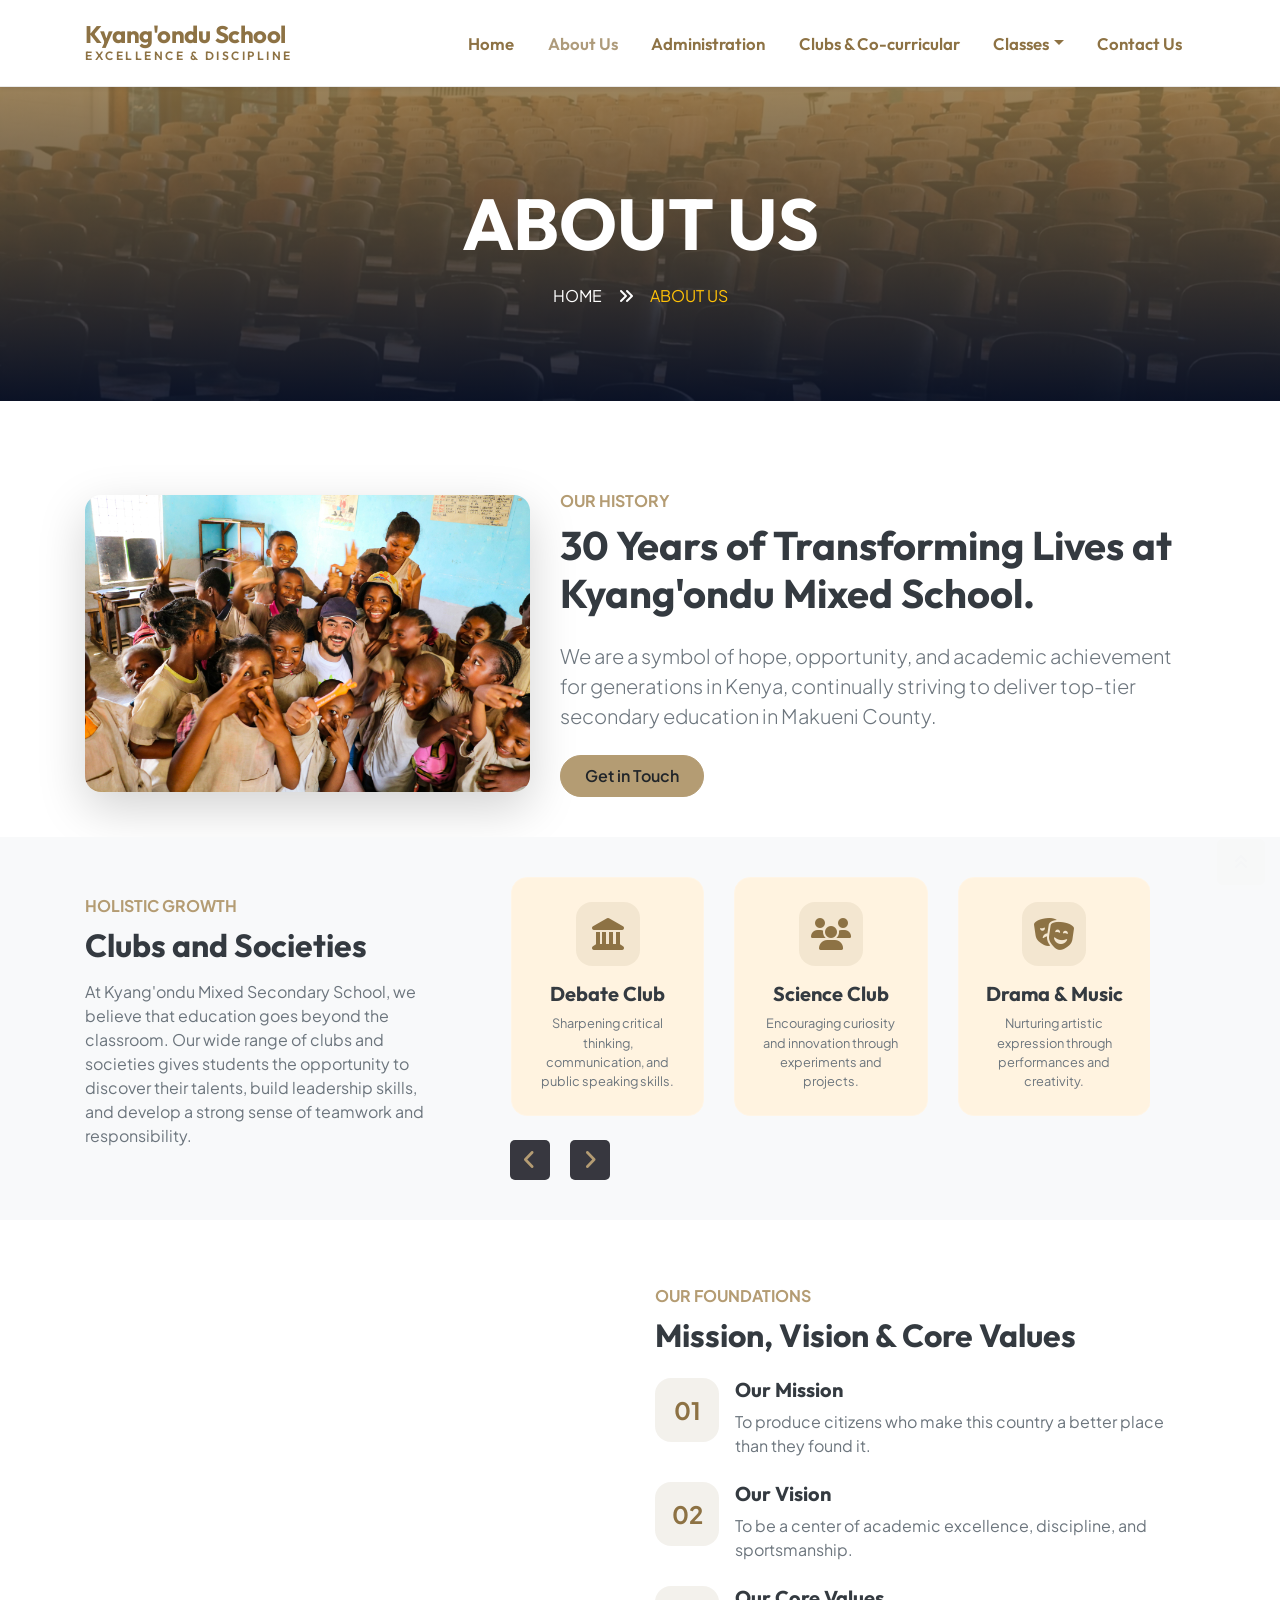
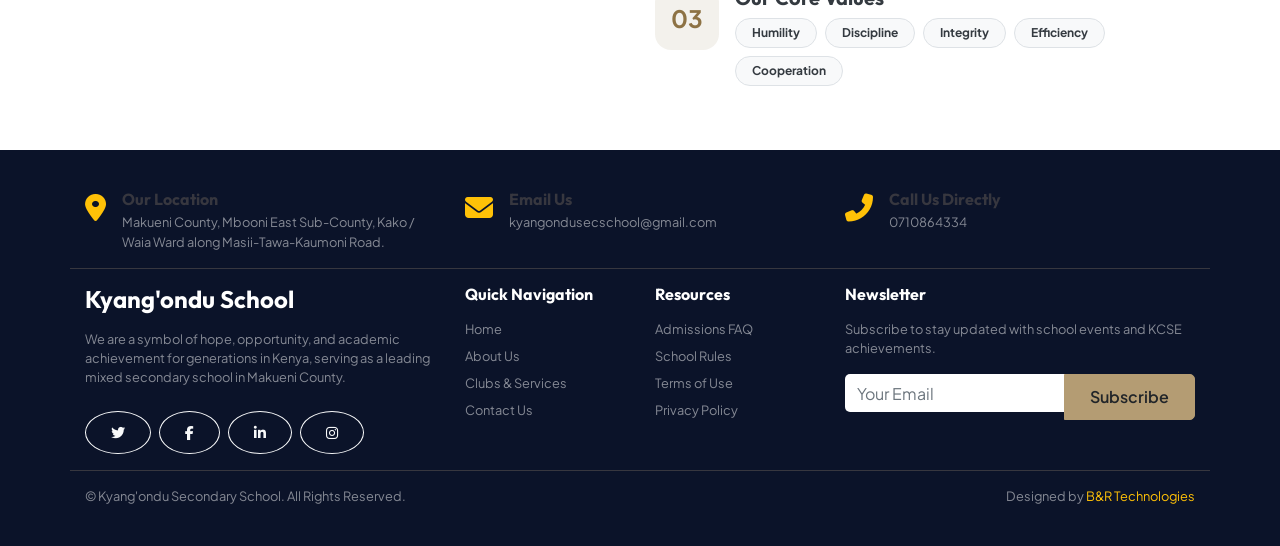
==== commit c7335a83: "Modernized Page" ====
--- a/about.html
+++ b/about.html
@@ -3,351 +3,441 @@
 
 <head>
     <meta charset="utf-8">
-    <title>Kyang'ondu mixed Secondary School</title>
+    <title>About Us | Kyang'ondu Mixed Secondary School - Makueni County</title>
     <meta content="width=device-width, initial-scale=1.0" name="viewport">
-    <meta content="Free HTML Templates" name="keywords">
-    <meta content="Free HTML Templates" name="description">
+    <meta content="Kyang'ondu Mixed Secondary School History, About Kyangondu School, Mbooni East Secondary Schools, Makueni County Education, School Mission and Vision" name="keywords">
+    <meta content="Discover the 30-year history of Kyang'ondu Mixed Secondary School in Mbooni East, Makueni County. Learn about our mission, vision, core values, and student clubs fostering academic excellence." name="description">
 
     <!-- Favicon -->
     <link href="img/favicon.ico" rel="icon">
 
     <!-- Google Web Fonts -->
-    <link rel="preconnect" href="https://fonts.gstatic.com">
-    <link href="https://fonts.googleapis.com/css2?family=Montserrat:wght@400;600&family=Roboto:wght@300;500;700&display=swap" rel="stylesheet"> 
-
-    <!-- Font Awesome -->
-    <link href="https://cdnjs.cloudflare.com/ajax/libs/font-awesome/5.10.0/css/all.min.css" rel="stylesheet">
+    <link rel="preconnect" href="https://fonts.googleapis.com">
+    <link rel="preconnect" href="https://fonts.gstatic.com" crossorigin>
+    <link href="https://fonts.googleapis.com/css2?family=Plus+Jakarta+Sans:wght@300;400;500;600;700;800&family=Outfit:wght@400;500;600;700&display=swap" rel="stylesheet"> 
+
+    <!-- Font Awesome 6 -->
+    <link href="https://cdnjs.cloudflare.com/ajax/libs/font-awesome/6.4.0/css/all.min.css" rel="stylesheet">
 
     <!-- Libraries Stylesheet -->
     <link href="lib/owlcarousel/assets/owl.carousel.min.css" rel="stylesheet">
     <link href="lib/tempusdominus/css/tempusdominus-bootstrap-4.min.css" rel="stylesheet" />
 
-    <!-- Customized Bootstrap Stylesheet -->
+    <!-- Customized Bootstrap 5 Stylesheet -->
+    <link href="https://cdn.jsdelivr.net/npm/bootstrap@5.3.2/dist/css/bootstrap.min.css" rel="stylesheet">
     <link href="css/style.css" rel="stylesheet">
+
+    <style>
+        :root {
+            --bs-primary: #8d7244;
+            --bs-secondary: #8d7244;
+            --bs-accent: #ff9800;
+            --bs-font-sans: 'Plus Jakarta Sans', sans-serif;
+            --bs-font-heading: 'Outfit', sans-serif;
+        }
+
+        body {
+            font-family: var(--bs-font-sans);
+            color: #4a5568;
+            overflow-x: hidden;
+        }
+
+        h1, h2, h3, h4, h5, h6, .navbar-brand {
+            font-family: var(--bs-font-heading);
+            font-weight: 700;
+        }
+
+        /* kyangondu-style Clean White Header */
+        .kyangondu-header {
+            background-color: #ffffff;
+            border-bottom: 1px solid #eaeaea;
+            padding-top: 1rem;
+            padding-bottom: 1rem;
+        }
+
+        .kyangondu-brand-title {
+            color: #8d7244;
+            font-size: 1.5rem;
+            letter-spacing: -0.5px;
+            line-height: 1.1;
+        }
+
+        .kyangondu-brand-subtitle {
+            font-size: 0.75rem;
+            letter-spacing: 2.5px;
+            color: #8d7244;
+            text-transform: uppercase;
+            font-weight: 600;
+        }
+
+        .kyangondu-nav .nav-link {
+            font-family: var(--bs-font-heading);
+            font-weight: 600;
+            color: #8d7244 !important;
+            font-size: 1.05rem;
+            padding: 0.5rem 0.8rem !important;
+            transition: opacity 0.2s;
+        }
+
+        .kyangondu-nav .nav-link:hover, 
+        .kyangondu-nav .nav-link.active {
+            opacity: 0.7;
+        }
+
+        /* Page Header Banner */
+        .bg-page-header {
+            background: linear-gradient(180deg, rgba(141, 114, 68, 0.85) 0%, rgba(11, 19, 41, 0.9) 100%), url('img/hall.jpg') center center no-repeat;
+            background-size: cover;
+        }
+
+        /* Modern Feature Cards */
+        .card-custom {
+            border: 1px solid #fff5e6;
+            background-color: #fff9f0;
+            border-radius: 1rem;
+            transition: transform 0.3s ease, box-shadow 0.3s ease;
+        }
+        .card-custom:hover {
+            transform: translateY(-5px);
+            box-shadow: 0 15px 30px rgba(141, 114, 68, 0.12);
+        }
+
+        .icon-square {
+            width: 64px;
+            height: 64px;
+            border-radius: 1rem;
+            display: inline-flex;
+            align-items: center;
+            justify-content: center;
+            background: rgba(141, 114, 68, 0.1);
+            color: var(--bs-primary);
+        }
+
+        /* Owl Carousel Arrow Navigation Position Fix */
+        .carousel-wrapper {
+            position: relative;
+            padding: 0 45px;
+        }
+
+        .owl-carousel .owl-nav {
+            position: static !important;
+            margin-top: 0 !important;
+        }
+
+        .owl-carousel .owl-nav button.owl-prev,
+        .owl-carousel .owl-nav button.owl-next {
+            position: absolute !important;
+            top: 50% !important;
+            transform: translateY(-50%) !important;
+            width: 44px !important;
+            height: 44px !important;
+            border-radius: 50% !important;
+            background: #2b2b2b !important;
+            color: #ffffff !important;
+            display: flex !important;
+            align-items: center !important;
+            justify-content: center !important;
+            transition: all 0.3s ease !important;
+            box-shadow: 0 4px 10px rgba(0, 0, 0, 0.15) !important;
+            z-index: 10 !important;
+            font-size: 1.1rem !important;
+        }
+
+        .owl-carousel .owl-nav button.owl-prev {
+            left: 0px !important;
+        }
+
+        .owl-carousel .owl-nav button.owl-next {
+            right: 0px !important;
+        }
+
+        .owl-carousel .owl-nav button.owl-prev:hover,
+        .owl-carousel .owl-nav button.owl-next:hover {
+            background: var(--bs-primary) !important;
+            color: #ffffff !important;
+        }
+
+        /* Footer Modernization */
+        footer {
+            background-color: #0b1329;
+        }
+        footer a {
+            text-decoration: none;
+            transition: opacity 0.2s;
+        }
+        footer a:hover {
+            opacity: 0.8;
+        }
+    </style>
 </head>
 
 <body>
-    <div class="container-fluid">
-        <div class="row">
-            <div class="col-lg-3 bg-secondary d-none d-lg-block">
-                <a href="index.html" class="navbar-brand w-100 h-100 m-0 p-0 d-flex align-items-center justify-content-center">
-                    <h1 class="m-0 text-primary text-uppercase fs-3 fs-md-2 fs-lg-1 text-center">Kyang'ondu <br> School</h1>
+    <!-- kyangondu-Style Clean Header Start -->
+    <header class="kyangondu-header sticky-top shadow-sm">
+        <div class="container">
+            <nav class="navbar navbar-expand-lg p-0 justify-content-between align-items-center">
+                <a href="index.html" class="navbar-brand d-flex flex-column m-0 text-decoration-none">
+                    <span class="kyangondu-brand-title fw-bold">Kyang'ondu School</span>
+                    <span class="kyangondu-brand-subtitle">Excellence & Discipline</span>
                 </a>
-            </div>
-            <div class="col-lg-9">
-                <div class="row bg-white border-bottom d-none d-lg-flex">
-                    <div class="col-lg-7 text-left">
-                        <div class="h-100 d-inline-flex align-items-center py-2 px-3">
-                            <i class="fa fa-envelope text-primary mr-2"></i>
-                            <small>kyangondusecschool@gmail.com</small>
-                        </div>
-                        <div class="h-100 d-inline-flex align-items-center py-2 px-2">
-                            <i class="fa fa-phone-alt text-primary mr-2"></i>
-                            <small>0710864334</small>
-                        </div>
-                    </div>
-                    <div class="col-lg-5 text-right">
-                        <div class="d-inline-flex align-items-center p-2">
-                            <a class="btn btn-sm btn-outline-primary btn-sm-square mr-2" href="">
-                                <i class="fab fa-facebook-f"></i>
-                            </a>
-                            <a class="btn btn-sm btn-outline-primary btn-sm-square mr-2" href="">
-                                <i class="fab fa-twitter"></i>
-                            </a>
-                            <a class="btn btn-sm btn-outline-primary btn-sm-square mr-2" href="">
-                                <i class="fab fa-linkedin-in"></i>
-                            </a>
-                            <a class="btn btn-sm btn-outline-primary btn-sm-square mr-2" href="">
-                                <i class="fab fa-instagram"></i>
-                            </a>
-                            <a class="btn btn-sm btn-outline-primary btn-sm-square mr-2" href="">
-                                <i class="fab fa-youtube"></i>
-                            </a>
-                        </div>
-                    </div>
-                </div>
-                <nav class="navbar navbar-expand-lg bg-white navbar-light p-0">
-                    <a href="index.html" class="navbar-brand d-block d-lg-none">
-                        <h3 class="m-0 display-4 text-primary text-uppercase">Kyang'ondu <br> School </h3>
-                    </a>
-                    <button type="button" class="navbar-toggler" data-toggle="collapse" data-target="#navbarCollapse">
-                        <span class="navbar-toggler-icon"></span>
-                    </button>
-                    <div class="collapse navbar-collapse justify-content-between" id="navbarCollapse">
-                        <div class="navbar-nav mr-auto py-0">
-                            <a href="index.html" class="nav-item nav-link active">Home</a>
-                            <a href="about.html" class="nav-item nav-link">About us</a>
-                            <a href="team.html" class="nav-item nav-link">Administration</a>
-                            <a href="service.html" class="nav-item nav-link">Clubs and Co-curricular Activities</a>
-                            <div class="nav-item dropdown">
-                                <a href="#" class="nav-link dropdown-toggle" data-toggle="dropdown">Classes</a>
-                                <div class="dropdown-menu rounded-0 m-0">
-                                    <a href="#" class="dropdown-item">Form 1</a>
-                                    <a href="#" class="dropdown-item">Form 2</a>
-                                    <a href="#" class="dropdown-item">Form 3</a>
-                                    <a href="#" class="dropdown-item">Form 4</a>
-                                </div>
-                            </div>
-                            <a href="contact.html" class="nav-item nav-link">Contact us</a>
-                        </div>
-                        <a href="#footer" class="btn btn-primary mr-3 d-none d-lg-block">Our contacts</a>
-                    </div>
-                </nav>
-            </div>
-        </div>
-    </div>
-
+
+                <button class="navbar-toggler border-0" type="button" data-bs-toggle="collapse" data-bs-target="#navbarCollapse" aria-controls="navbarCollapse" aria-expanded="false" aria-label="Toggle navigation">
+                    <span class="navbar-toggler-icon"></span>
+                </button>
+
+                <div class="collapse navbar-collapse justify-content-end" id="navbarCollapse">
+                    <ul class="navbar-nav kyangondu-nav align-items-lg-center mb-2 mb-lg-0 gap-lg-2">
+                        <li class="nav-item"><a href="index.html" class="nav-link">Home</a></li>
+                        <li class="nav-item"><a href="about.html" class="nav-link active">About Us</a></li>
+                        <li class="nav-item"><a href="team.html" class="nav-link">Administration</a></li>
+                        <li class="nav-item"><a href="service.html" class="nav-link">Clubs & Co-curricular</a></li>
+                        <li class="nav-item dropdown">
+                            <a href="#" class="nav-link dropdown-toggle" id="classesDropdown" role="button" data-bs-toggle="dropdown" aria-expanded="false">Classes</a>
+                            <ul class="dropdown-menu border-0 shadow-lg rounded-3" aria-labelledby="classesDropdown">
+                                <li><a href="#" class="dropdown-item py-2">Form 1 Admission</a></li>
+                                <li><a href="#" class="dropdown-item py-2">Form 2</a></li>
+                                <li><a href="#" class="dropdown-item py-2">Form 3</a></li>
+                                <li><a href="#" class="dropdown-item py-2">Form 4 (KCSE Class)</a></li>
+                            </ul>
+                        </li>
+                        <li class="nav-item"><a href="contact.html" class="nav-link">Contact Us</a></li>
+                    </ul>
+                </div>
+            </nav>
+        </div>
+    </header>
+    <!-- Header End -->
 
     <!-- Page Header Start -->
-    <div class="container-fluid bg-page-header" style="margin-bottom: 90px;">
-        <div class="container">
-            <div class="d-flex flex-column align-items-center justify-content-center" style="min-height: 400px">
-                <h3 class="display-3 text-white text-uppercase">About us</h3>
-                <div class="d-inline-flex text-white">
-                    <p class="m-0 text-uppercase"><a class="text-white" href="">Home</a></p>
+    <div class="container-fluid bg-page-header py-5 mb-5">
+        <div class="container py-5">
+            <div class="d-flex flex-column align-items-center justify-content-center" style="min-height: 250px">
+                <h1 class="display-3 text-white text-uppercase fw-bold">About Us</h1>
+                <div class="d-inline-flex text-white mt-2">
+                    <p class="m-0 text-uppercase"><a class="text-white text-decoration-none" href="index.html">Home</a></p>
                     <i class="fa fa-angle-double-right pt-1 px-3"></i>
-                    <p class="m-0 text-uppercase">About us</p>
+                    <p class="m-0 text-uppercase text-warning">About Us</p>
                 </div>
             </div>
         </div>
     </div>
     <!-- Page Header End -->
 
-
     <!-- About Start -->
-    <div class="container-fluid py-5">
-        <div class="container py-5">
-            <div class="row">
+    <section class="container-fluid py-5">
+        <div class="container py-4">
+            <div class="row align-items-center g-5">
                 <div class="col-lg-5">
-                    <img class="img-fluid rounded" src="img/background.jpg" alt="">
-                </div>
-                <div class="col-lg-7 mt-4 mt-lg-0">
-                    <h2 class="position-relative text-center bg-white text-primary rounded p-3 mt-4 mb-4 d-none d-lg-block" style="width: 350px; margin-left: -205px;">History</h2>
-                    <h6 class="text-uppercase"></h6>
-                    <h1 class="mb-4">30 years of tansforming lives.</h1>
-                    <p>We are a symbol of hope, opportunity, and academic achievement for generations in Kenya</p>
-                    <a href="" class="btn btn-primary mt-2">Learn More</a>
-                </div>
-            </div>
-        </div>
-    </div>
+                    <img class="img-fluid rounded-4 shadow-lg w-100" src="img/background.jpg" alt="Entrance view of Kyang'ondu Mixed Secondary School campus">
+                </div>
+                <div class="col-lg-7">
+                    <span class="text-primary fw-bold text-uppercase tracking-wider">Our History</span>
+                    <h2 class="display-6 fw-bold text-dark mt-2 mb-4">30 Years of Transforming Lives at Kyang'ondu Mixed School.</h2>
+                    <p class="lead text-muted mb-4">We are a symbol of hope, opportunity, and academic achievement for generations in Kenya, continually striving to deliver top-tier secondary education in Makueni County.</p>
+                    <a href="contact.html" class="btn btn-primary rounded-pill px-4 py-2">Get in Touch</a>
+                </div>
+            </div>
+        </div>
+    </section>
     <!-- About End -->
 
-
-    <!-- Services Start -->
-    <div class="container-fluid py-5">
-        <div class="container py-5">
-            <div class="row">
-                <div class="col-lg-3">
-                    <!-- <h6 class="text-uppercase">Our Practice</h6> -->
-                    <h1 class="mb-4">Clubs and Societies</h1>
-                    <p>At Kyang'ondu mixed Secondary School, we believe that education goes beyond the classroom. Our wide range of clubs and societies gives students the opportunity to discover their talents, 
-                        build leadership skills, and develop a strong sense of teamwork and responsibility. Through active participation, students learn to express themselves creatively, serve their community, 
-                        and grow in confidence while forming lifelong friendships.</p>
-                    <!-- <a href="" class="btn btn-primary mt-2">More Services</a> -->
-                </div>
-                <div class="col-lg-9 pt-5 pt-lg-0">
-                    <div class="bg-primary rounded" style="height: 200px;"></div>
-                    <div class="owl-carousel service-carousel position-relative" style="margin-top: -100px; padding: 0 30px;">
-                        <div class="d-flex flex-column align-items-center text-center bg-white rounded pt-4">
-                            <div class="icon-box bg-secondary text-primary mt-2 mb-4">
-                                <i class="fa fa-2x fa-landmark"></i>
+    <!-- Services / Clubs Start -->
+    <section class="container-fluid py-5 bg-light">
+        <div class="container py-4">
+            <div class="row g-4 align-items-center">
+                <div class="col-lg-4">
+                    <span class="text-primary fw-bold text-uppercase">Holistic Growth</span>
+                    <h2 class="fw-bold text-dark mt-2 mb-3">Clubs and Societies</h2>
+                    <p class="text-muted">At Kyang'ondu Mixed Secondary School, we believe that education goes beyond the classroom. Our wide range of clubs and societies gives students the opportunity to discover their talents, build leadership skills, and develop a strong sense of teamwork and responsibility.</p>
+                </div>
+                <div class="col-lg-8">
+                    <div class="carousel-wrapper">
+                        <div class="owl-carousel service-carousel position-relative">
+                            <div class="card-custom p-4 text-center bg-white h-100">
+                                <div class="icon-square mx-auto mb-3">
+                                    <i class="fa fa-2x fa-landmark"></i>
+                                </div>
+                                <h5 class="fw-bold text-dark mb-2">Debate Club</h5>
+                                <p class="text-muted small m-0">Sharpening critical thinking, communication, and public speaking skills.</p>
                             </div>
-                            <h5 class="mb-4 px-4">Debate Club</h5>
-                            <p class="m-0">Sharpening critical thinking, communication, and public speaking skills.</p>
-                        </div>
-                        <div class="d-flex flex-column align-items-center text-center bg-white rounded pt-4">
-                            <div class="icon-box bg-secondary text-primary mt-2 mb-4">
-                                <i class="fa fa-2x fa-users"></i>
+                            <div class="card-custom p-4 text-center bg-white h-100">
+                                <div class="icon-square mx-auto mb-3">
+                                    <i class="fa fa-2x fa-users"></i>
+                                </div>
+                                <h5 class="fw-bold text-dark mb-2">Science Club</h5>
+                                <p class="text-muted small m-0">Encouraging curiosity and innovation through experiments and projects.</p>
                             </div>
-                            <h5 class="mb-4 px-4">Science club</h5>
-                            <p class="m-0">Encouraging curiosity and innovation through experiments and projects.</p>
-                        </div>
-                        <div class="d-flex flex-column align-items-center text-center bg-white rounded pt-4">
-                            <div class="icon-box bg-secondary text-primary mt-2 mb-4">
-                                <i class="fa fa-2x fa-hand-holding-usd"></i>
+                            <div class="card-custom p-4 text-center bg-white h-100">
+                                <div class="icon-square mx-auto mb-3">
+                                    <i class="fa fa-2x fa-theater-masks"></i>
+                                </div>
+                                <h5 class="fw-bold text-dark mb-2">Drama & Music</h5>
+                                <p class="text-muted small m-0">Nurturing artistic expression through performances and creativity.</p>
                             </div>
-                            <h5 class="mb-4 px-4">Drama and Music Club</h5>
-                            <p class="m-0">Nurturing artistic expression through performances and creativity.</p>
-                        </div>
-                        <div class="d-flex flex-column align-items-center text-center bg-white rounded pt-4">
-                            <div class="icon-box bg-secondary text-primary mt-2 mb-4">
-                                <i class="fa fa-2x fa-gavel"></i>
+                            <div class="card-custom p-4 text-center bg-white h-100">
+                                <div class="icon-square mx-auto mb-3">
+                                    <i class="fa fa-2x fa-newspaper"></i>
+                                </div>
+                                <h5 class="fw-bold text-dark mb-2">Journalism Club</h5>
+                                <p class="text-muted small m-0">Developing writing, photography, and storytelling skills for the school newsletter.</p>
                             </div>
-                            <h5 class="mb-4 px-4">Journalism Club</h5>
-                            <p class="m-0">Developing writing, photography, and storytelling skills for the school newsletter.</p>
-                        </div>
-                    </div>
-                </div>
-            </div>
-        </div>
-    </div>
+                        </div>
+                    </div>
+                </div>
+            </div>
+        </div>
+    </section>
     <!-- Services End -->
 
-
     <!-- Features Start -->
-    <div class="container-fluid py-5">
-        <div class="container py-5">
-            <div class="row">
-                <div class="col-lg-6" style="min-height: 500px;">
-                    <div class="position-relative h-100 rounded overflow-hidden">
-                        <img class="position-absolute w-100 h-100" src="img/classp.jpg" style="object-fit: cover;">
-                    </div>
-                </div>
-                <div class="col-lg-6 pt-5 pb-lg-5">
-                    <div class="feature-text bg-white rounded p-lg-5">
-                        <!-- <h6 class="text-uppercase">Our School</h6> -->
-                        <h1 class="mb-4">Our school</h1>
-                        <div class="d-flex mb-4">
-                            <div class="btn-primary btn-lg-square px-3" style="border-radius: 50px;">
-                                <h5 class="text-secondary m-0">01</h5>
+    <section class="container-fluid py-5">
+        <div class="container py-4">
+            <div class="row align-items-center g-5">
+                <div class="col-lg-6" style="min-height: 450px;">
+                    <div class="position-relative h-100 rounded-4 overflow-hidden shadow">
+                        <img class="position-absolute w-100 h-100" src="img/classp.jpg" style="object-fit: cover;" alt="Students participating in a group class discussion at Kyang'ondu School">
+                    </div>
+                </div>
+                <div class="col-lg-6">
+                    <span class="text-primary fw-bold text-uppercase">Our Foundations</span>
+                    <h2 class="fw-bold text-dark mt-2 mb-4">Mission, Vision & Core Values</h2>
+                    
+                    <div class="d-flex gap-3 mb-4">
+                        <div class="icon-square flex-shrink-0">
+                            <span class="fw-bold fs-4">01</span>
+                        </div>
+                        <div>
+                            <h5 class="fw-bold text-dark">Our Mission</h5>
+                            <p class="text-muted mb-0">To produce citizens who make this country a better place than they found it.</p>
+                        </div>
+                    </div>
+
+                    <div class="d-flex gap-3 mb-4">
+                        <div class="icon-square flex-shrink-0">
+                            <span class="fw-bold fs-4">02</span>
+                        </div>
+                        <div>
+                            <h5 class="fw-bold text-dark">Our Vision</h5>
+                            <p class="text-muted mb-0">To be a center of academic excellence, discipline, and sportsmanship.</p>
+                        </div>
+                    </div>
+
+                    <div class="d-flex gap-3">
+                        <div class="icon-square flex-shrink-0">
+                            <span class="fw-bold fs-4">03</span>
+                        </div>
+                        <div>
+                            <h5 class="fw-bold text-dark">Our Core Values</h5>
+                            <div class="d-flex flex-wrap gap-2 mt-2">
+                                <span class="badge bg-light text-dark border px-3 py-2 rounded-pill">Humility</span>
+                                <span class="badge bg-light text-dark border px-3 py-2 rounded-pill">Discipline</span>
+                                <span class="badge bg-light text-dark border px-3 py-2 rounded-pill">Integrity</span>
+                                <span class="badge bg-light text-dark border px-3 py-2 rounded-pill">Efficiency</span>
+                                <span class="badge bg-light text-dark border px-3 py-2 rounded-pill">Cooperation</span>
                             </div>
-                            <div class="ml-4">
-                                <h5>Our mission</h5>
-                                <p class="m-0">To produce citizens who make this country to a better place than they found it</p>
-                            </div>
-                        </div>
-                        <div class="d-flex mb-4">
-                            <div class="btn-primary btn-lg-square px-3" style="border-radius: 50px;">
-                                <h5 class="text-secondary m-0">02</h5>
-                            </div>
-                            <div class="ml-4">
-                                <h5>Our vision</h5>
-                                <p class="m-0">To be a center of academic excellence, discipline, and sportsmanship.</p>
-                            </div>
-                        </div>
-                        <div class="d-flex">
-                            <div class="btn-primary btn-lg-square px-3" style="border-radius: 50px;">
-                                <h5 class="text-secondary m-0">03</h5>
-                            </div>
-                            <div class="ml-4">
-                                <h5>Our core values</h5>
-                                <p class="m-2">
-                                    <li style="margin-left: 40px;">Humility</li>
-                                    <li style="margin-left: 40px;">Discipline</li>
-                                    <li style="margin-left: 40px;">Integrity</li>
-                                    <li style="margin-left: 40px;">Humility</li>
-                                    <li style="margin-left: 40px;">Efficiency</li>
-                                    <li style="margin-left: 40px;">Cooperation</li>
-                                </p>
-                            </div>
-                        </div>
-                    </div>
-                </div>
-            </div>
-        </div>
-    </div>
+                        </div>
+                    </div>
+                </div>
+            </div>
+        </div>
+    </section>
     <!-- Features End -->
 
-
-
     <!-- Footer Start -->
-    <div id="footer" class="container-fluid bg-secondary text-white pt-5 px-sm-3 px-md-5" style="margin-top: 90px;">
-        <div class="row mt-5">
-            <div class="col-lg-4">
-                <div class="d-flex justify-content-lg-center p-4" style="background: rgba(256, 256, 256, .05);">
-                    <i class="fa fa-2x fa-map-marker-alt text-primary"></i>
-                    <div class="ml-3">
-                        <h5 class="text-white">Location</h5>
-                        <p class="m-0">Makueni County, Mbooni East Sub-County, Kako / Waia Ward along Masii-Tawa-Kaumoni Road</p>
-                    </div>
-                </div>
-            </div>
-            <div class="col-lg-4">
-                <div class="d-flex justify-content-lg-center p-4" style="background: rgba(256, 256, 256, .05);">
-                    <i class="fa fa-2x fa-envelope-open text-primary"></i>
-                    <div class="ml-3">
-                        <h5 class="text-white">Email Us</h5>
-                        <p class="m-0">kyangondusecschool@gmail.com</p>
-                    </div>
-                </div>
-            </div>
-            <div class="col-lg-4">
-                <div class="d-flex justify-content-lg-center p-4" style="background: rgba(256, 256, 256, .05);">
-                    <i class="fa fa-2x fa-phone-alt text-primary"></i>
-                    <div class="ml-3">
-                        <h5 class="text-white">Call Us</h5>
-                        <p class="m-0">0710864334</p>
-                    </div>
-                </div>
-            </div>
-        </div>
-        <div class="row pt-5">
-            <div class="col-lg-3 col-md-6 mb-5">
-                <a href="index.html" class="navbar-brand">
-                    <h1 class="m-0 mt-n2 display-4 text-primary text-uppercase">Kyang'ondu <br> School</h1>
-                </a>
-                <p>We are a symbol of hope, opportunity, and academic achievement for generations in Kenya</p>
-                <div class="d-flex justify-content-start mt-4">
-                    <a class="btn btn-lg btn-outline-light btn-lg-square mr-2" href="#"><i class="fab fa-twitter"></i></a>
-                    <a class="btn btn-lg btn-outline-light btn-lg-square mr-2" href="#"><i class="fab fa-facebook-f"></i></a>
-                    <a class="btn btn-lg btn-outline-light btn-lg-square mr-2" href="#"><i class="fab fa-linkedin-in"></i></a>
-                    <a class="btn btn-lg btn-outline-light btn-lg-square" href="#"><i class="fab fa-instagram"></i></a>
-                </div>
-            </div>
-            <div class="col-lg-3 col-md-6 mb-5">
-                <h4 class="font-weight-semi-bold text-primary mb-4">Popular Links</h4>
-               <div class="d-flex flex-column justify-content-start">
-                    <a class="text-white mb-2" href="index.html"><i class="fa fa-angle-right mr-2"></i>Home</a>
-                    <a class="text-white mb-2" href="about.html"><i class="fa fa-angle-right mr-2"></i>About</a>
-                    <a class="text-white mb-2" href="service.html"><i class="fa fa-angle-right mr-2"></i>Services</a>
-                    <a class="text-white" href="contact.html"><i class="fa fa-angle-right mr-2"></i>Contact</a>
-                </div>
-            </div>
-            <div class="col-lg-3 col-md-6 mb-5">
-                <h4 class="font-weight-semi-bold text-primary mb-4">Quick Links</h4>
-                <div class="d-flex flex-column justify-content-start">
-                    <a class="text-white mb-2" href="#"><i class="fa fa-angle-right mr-2"></i>FAQs</a>
-                    <a class="text-white mb-2" href="#"><i class="fa fa-angle-right mr-2"></i>Help</a>
-                    <a class="text-white mb-2" href="#"><i class="fa fa-angle-right mr-2"></i>Terms</a>
-                    <a class="text-white mb-2" href="#"><i class="fa fa-angle-right mr-2"></i>Privacy</a>
-                    <!-- <a class="text-white" href="#"><i class="fa fa-angle-right mr-2"></i>Site Map</a> -->
-                </div>
-            </div>
-            <div class="col-lg-3 col-md-6 mb-5">
-                <h4 class="font-weight-semi-bold text-primary mb-4">Newsletter</h4>
-                <p>Subscribe to our monthly newsletter and stay informed about school events, academic updates, student achievements, and important announcements.
-                    We promise not to flood your inbox just inspiring stories and updates that matter to our school community.</p>
-                <div class="w-100">
-                    <div class="input-group">
-                        <input type="text" class="form-control border-0" style="padding: 25px;" placeholder="Your Email">
-                        <div class="input-group-append">
-                            <button class="btn btn-primary px-4">Sign Up</button>
-                        </div>
-                    </div>
-                </div>
-            </div>
-        </div>
-        <div class="row p-4 mt-5 mx-0" style="background: rgba(256, 256, 256, .05);">
-            <div class="col-md-6 text-center text-md-left mb-3 mb-md-0">
-                <p class="m-0 text-white">&copy; <a class="font-weight-bold" href="#">Kyang'ondu school</a>. All Rights Reserved.</p>
-            </div>
-            <div class="col-md-6 text-center text-md-right">
-                <p class="m-0 text-white">Designed by <a class="font-weight-bold" href="https://www.brtechnologies.co.ke/">B&R Technologies</a></p>
-            </div>
-        </div>
-    </div>
+    <footer id="footer" class="text-white pt-5">
+        <div class="container py-4">
+            <div class="row g-4 pb-5 border-bottom border-secondary">
+                <div class="col-lg-4">
+                    <div class="d-flex align-items-start gap-3">
+                        <i class="fa fa-map-marker-alt text-warning fs-3 mt-1"></i>
+                        <div>
+                            <h6 class="fw-bold mb-1">Our Location</h6>
+                            <p class="small text-white-50 mb-0">Makueni County, Mbooni East Sub-County, Kako / Waia Ward along Masii-Tawa-Kaumoni Road.</p>
+                        </div>
+                    </div>
+                </div>
+                <div class="col-lg-4">
+                    <div class="d-flex align-items-start gap-3">
+                        <i class="fa fa-envelope text-warning fs-3 mt-1"></i>
+                        <div>
+                            <h6 class="fw-bold mb-1">Email Us</h6>
+                            <p class="small text-white-50 mb-0">kyangondusecschool@gmail.com</p>
+                        </div>
+                    </div>
+                </div>
+                <div class="col-lg-4">
+                    <div class="d-flex align-items-start gap-3">
+                        <i class="fa fa-phone-alt text-warning fs-3 mt-1"></i>
+                        <div>
+                            <h6 class="fw-bold mb-1">Call Us Directly</h6>
+                            <p class="small text-white-50 mb-0">0710864334</p>
+                        </div>
+                    </div>
+                </div>
+            </div>
+
+            <div class="row g-4 py-5">
+                <div class="col-lg-4 col-md-6">
+                    <h4 class="fw-bold text-white mb-3">Kyang'ondu School</h4>
+                    <p class="text-white-50 small mb-4">We are a symbol of hope, opportunity, and academic achievement for generations in Kenya, serving as a leading mixed secondary school in Makueni County.</p>
+                    <div class="d-flex gap-2">
+                        <a class="btn btn-outline-light btn-sm rounded-circle" href="#" aria-label="Twitter"><i class="fab fa-twitter"></i></a>
+                        <a class="btn btn-outline-light btn-sm rounded-circle" href="#" aria-label="Facebook"><i class="fab fa-facebook-f"></i></a>
+                        <a class="btn btn-outline-light btn-sm rounded-circle" href="#" aria-label="LinkedIn"><i class="fab fa-linkedin-in"></i></a>
+                        <a class="btn btn-outline-light btn-sm rounded-circle" href="#" aria-label="Instagram"><i class="fab fa-instagram"></i></a>
+                    </div>
+                </div>
+                <div class="col-lg-2 col-md-6">
+                    <h6 class="fw-bold text-white mb-3">Quick Navigation</h6>
+                    <ul class="list-unstyled text-white-50 small d-flex flex-column gap-2">
+                        <li><a href="index.html" class="text-white-50">Home</a></li>
+                        <li><a href="about.html" class="text-white-50">About Us</a></li>
+                        <li><a href="service.html" class="text-white-50">Clubs & Services</a></li>
+                        <li><a href="contact.html" class="text-white-50">Contact Us</a></li>
+                    </ul>
+                </div>
+                <div class="col-lg-2 col-md-6">
+                    <h6 class="fw-bold text-white mb-3">Resources</h6>
+                    <ul class="list-unstyled text-white-50 small d-flex flex-column gap-2">
+                        <li><a href="#" class="text-white-50">Admissions FAQ</a></li>
+                        <li><a href="#" class="text-white-50">School Rules</a></li>
+                        <li><a href="#" class="text-white-50">Terms of Use</a></li>
+                        <li><a href="#" class="text-white-50">Privacy Policy</a></li>
+                    </ul>
+                </div>
+                <div class="col-lg-4 col-md-6">
+                    <h6 class="fw-bold text-white mb-3">Newsletter</h6>
+                    <p class="text-white-50 small mb-3">Subscribe to stay updated with school events and KCSE achievements.</p>
+                    <form class="input-group">
+                        <input type="email" class="form-control border-0" placeholder="Your Email" aria-label="Your Email" required>
+                        <button class="btn btn-primary" type="submit">Subscribe</button>
+                    </form>
+                </div>
+            </div>
+
+            <div class="row py-3 border-top border-secondary text-center text-md-between small text-white-50">
+                <div class="col-md-6 text-md-start">
+                    <p class="mb-0">&copy; Kyang'ondu Secondary School. All Rights Reserved.</p>
+                </div>
+                <div class="col-md-6 text-md-end mt-2 mt-md-0">
+                    <p class="mb-0">Designed by <a class="text-warning text-decoration-none" href="https://www.brtechnologies.co.ke/" target="_blank">B&R Technologies</a></p>
+                </div>
+            </div>
+        </div>
+    </footer>
     <!-- Footer End -->
-
 
     <!-- Back to Top -->
     <a href="#" class="btn btn-primary px-3 back-to-top"><i class="fa fa-angle-double-up"></i></a>
 
-
     <!-- JavaScript Libraries -->
-    <script src="https://code.jquery.com/jquery-3.4.1.min.js"></script>
-    <script src="https://stackpath.bootstrapcdn.com/bootstrap/4.4.1/js/bootstrap.bundle.min.js"></script>
-    <script src="lib/easing/easing.min.js"></script>
-    <script src="lib/waypoints/waypoints.min.js"></script>
+    <script src="https://code.jquery.com/jquery-3.6.0.min.js"></script>
+    <script src="https://cdn.jsdelivr.net/npm/bootstrap@5.3.2/dist/js/bootstrap.bundle.min.js"></script>
     <script src="lib/owlcarousel/owl.carousel.min.js"></script>
     <script src="lib/tempusdominus/js/moment.min.js"></script>
     <script src="lib/tempusdominus/js/moment-timezone.min.js"></script>
     <script src="lib/tempusdominus/js/tempusdominus-bootstrap-4.min.js"></script>
 
-    <!-- Contact Javascript File -->
-    <script src="mail/jqBootstrapValidation.min.js"></script>
-    <script src="mail/contact.js"></script>
-
     <!-- Template Javascript -->
     <script src="js/main.js"></script>
 </body>
